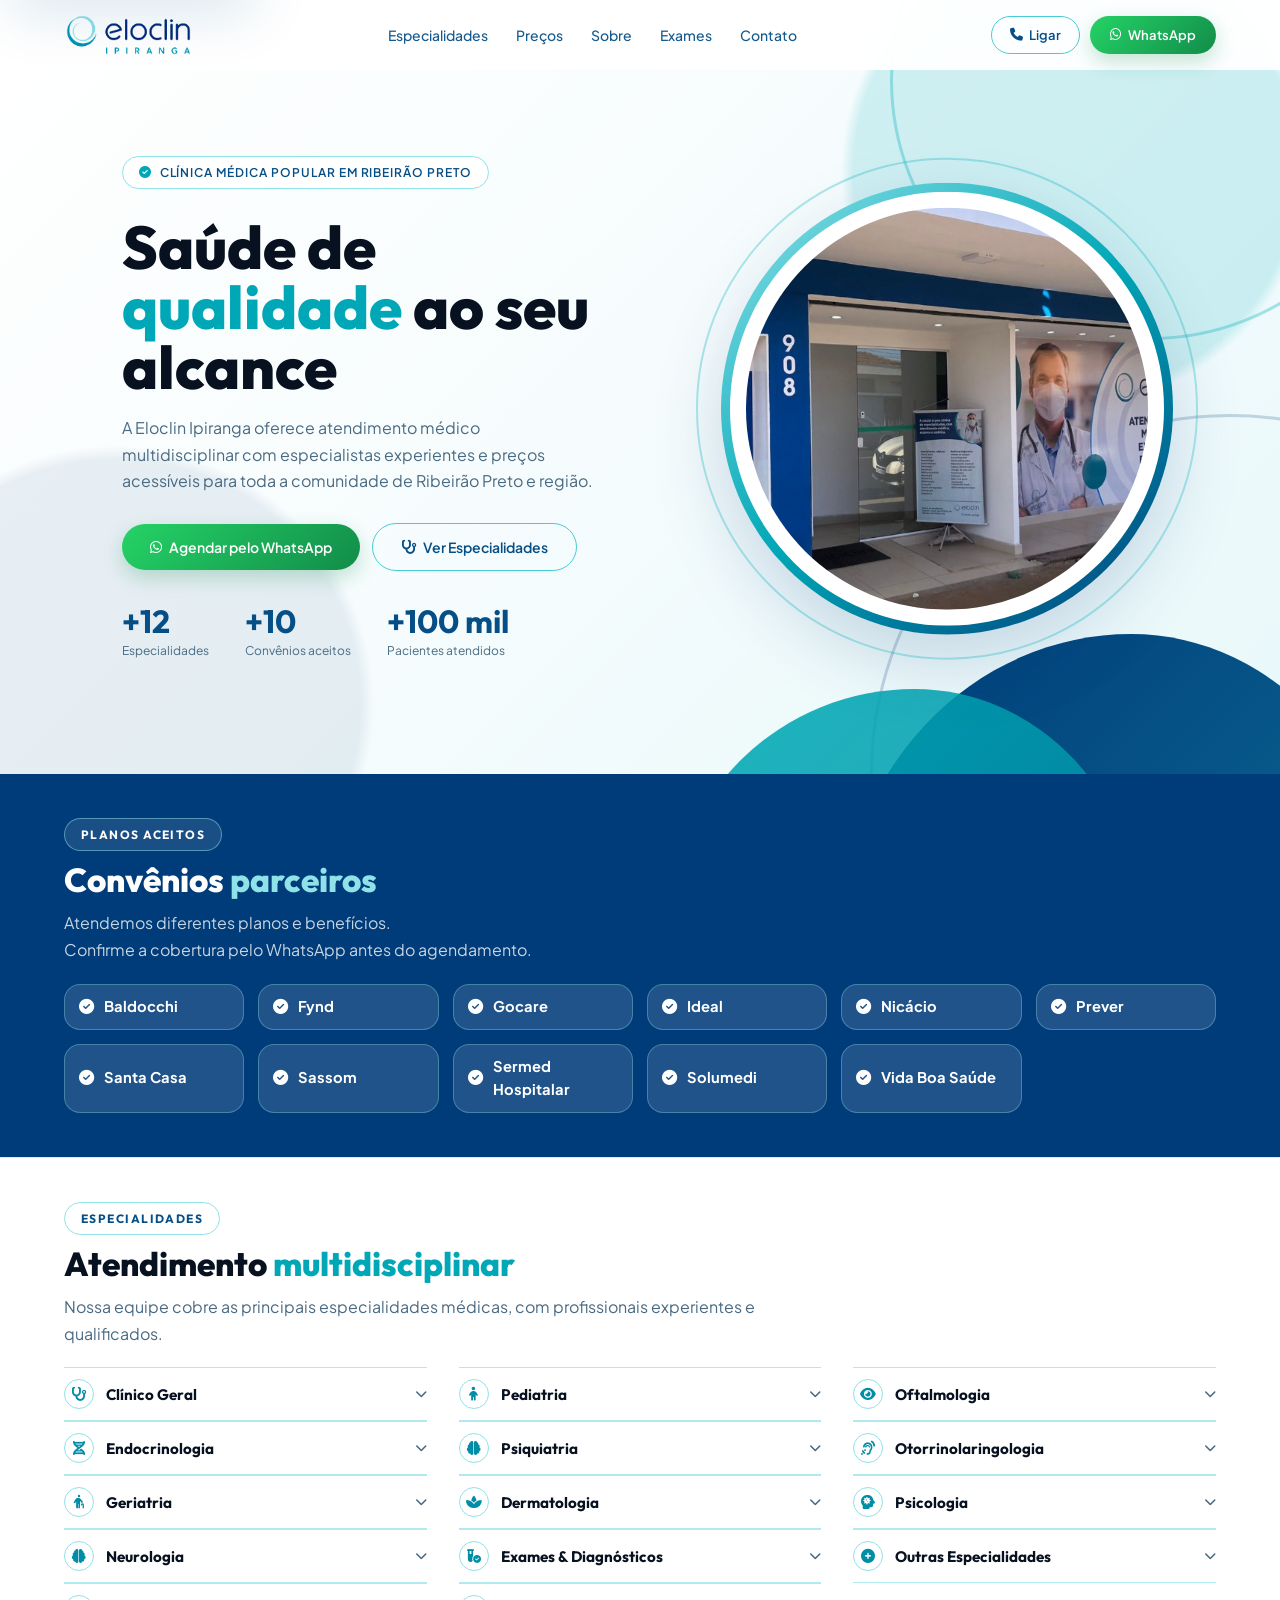
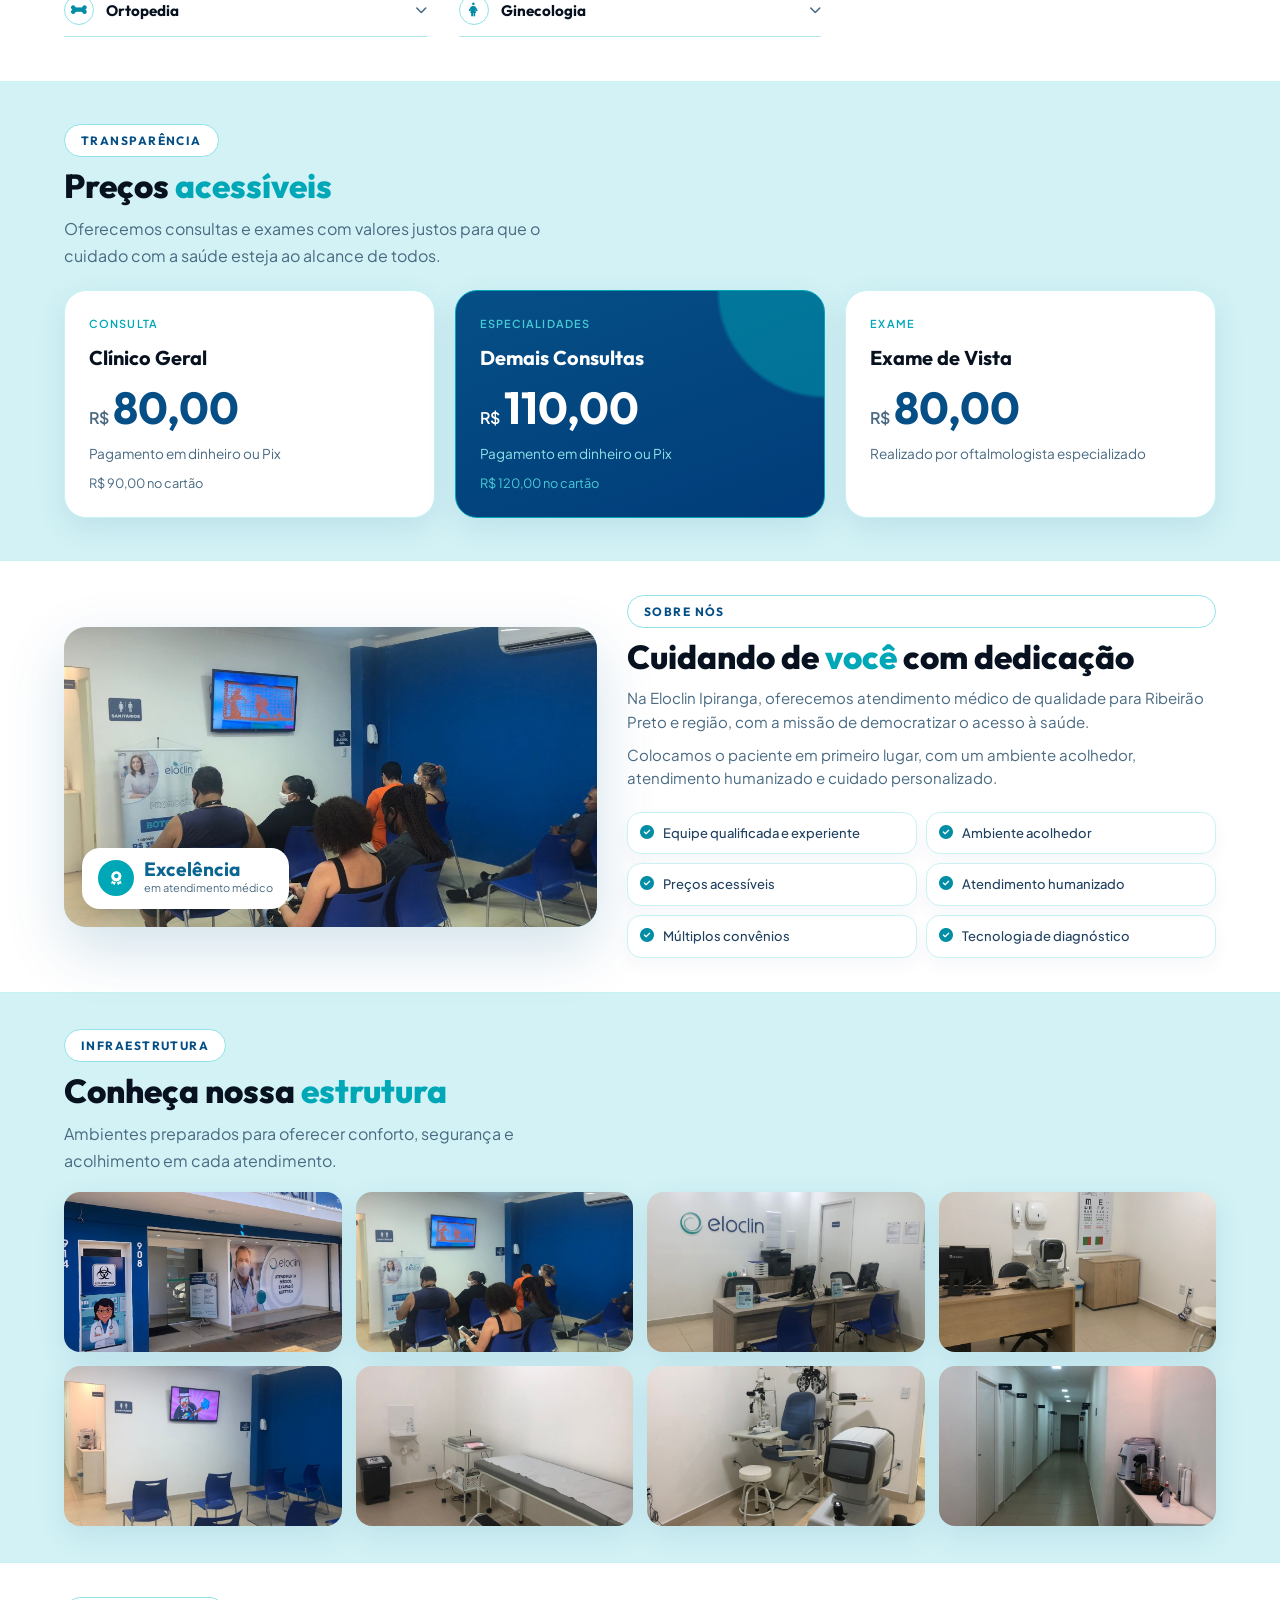
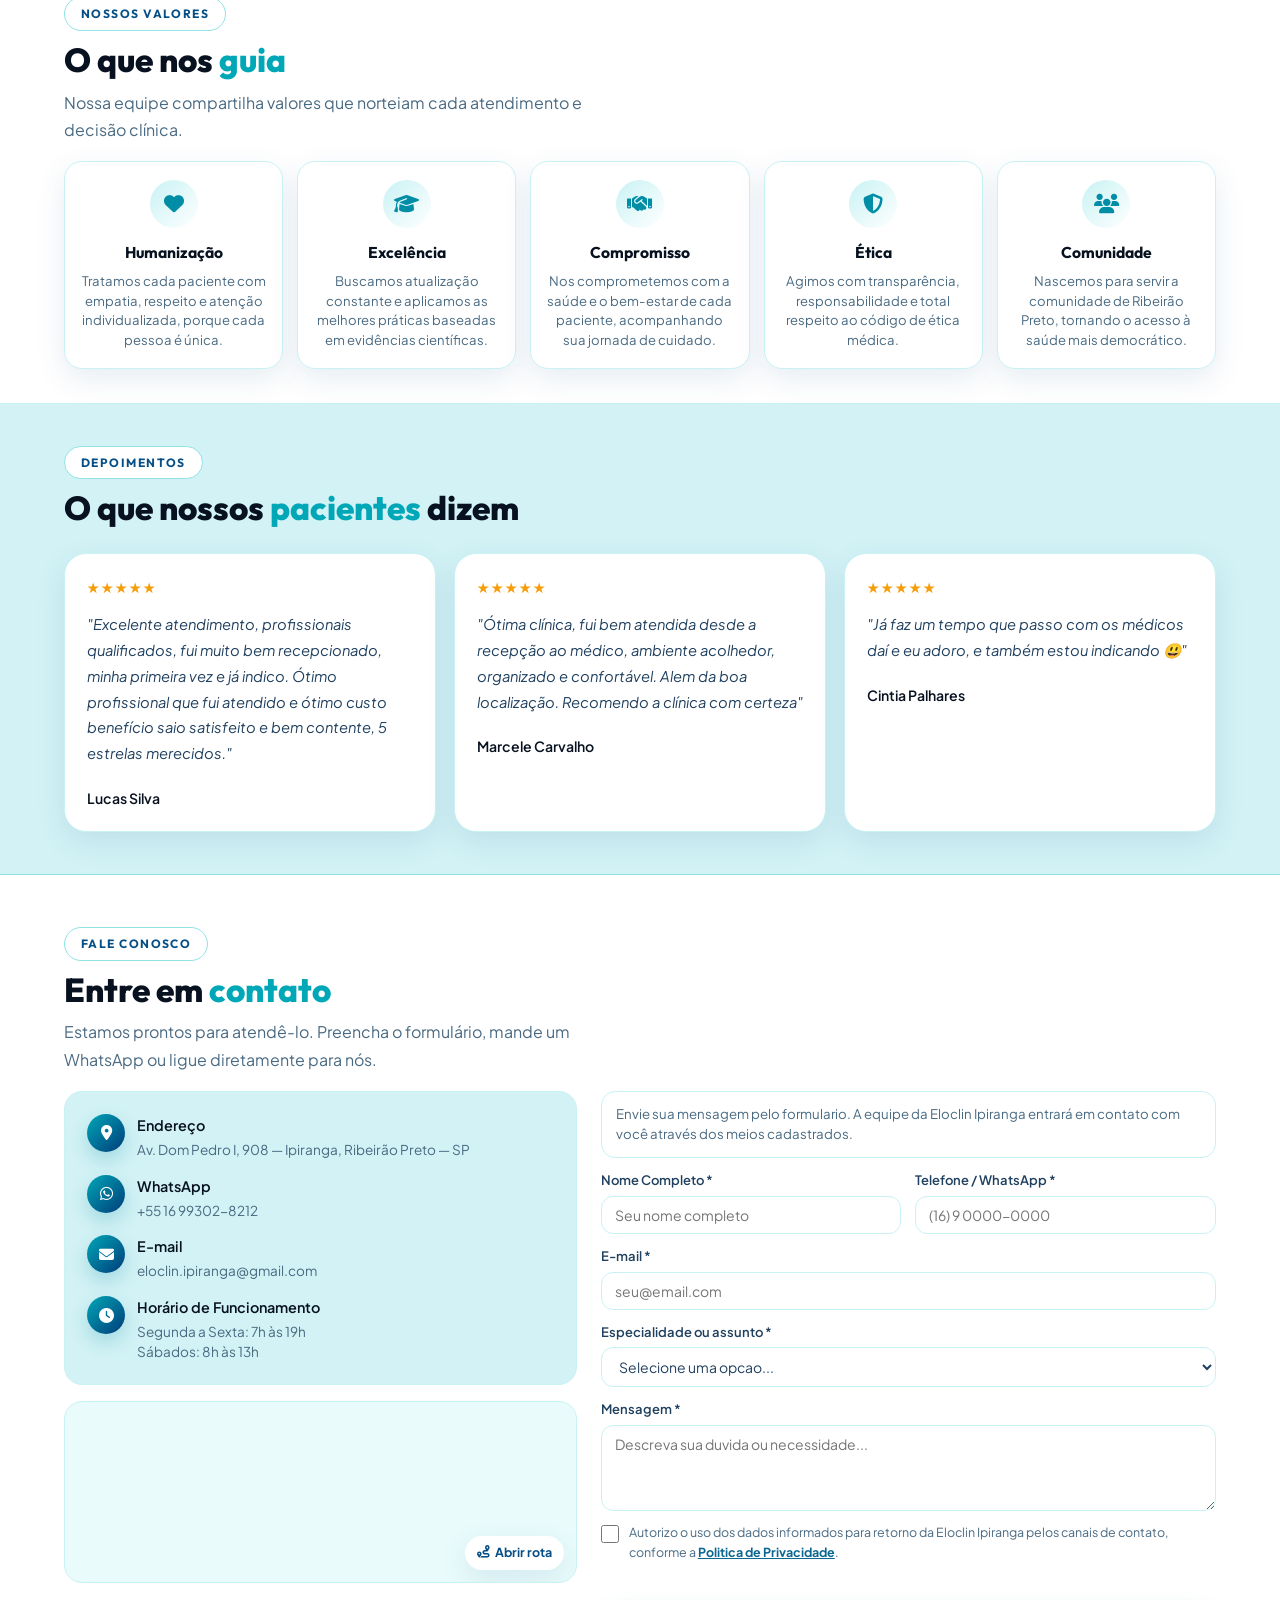
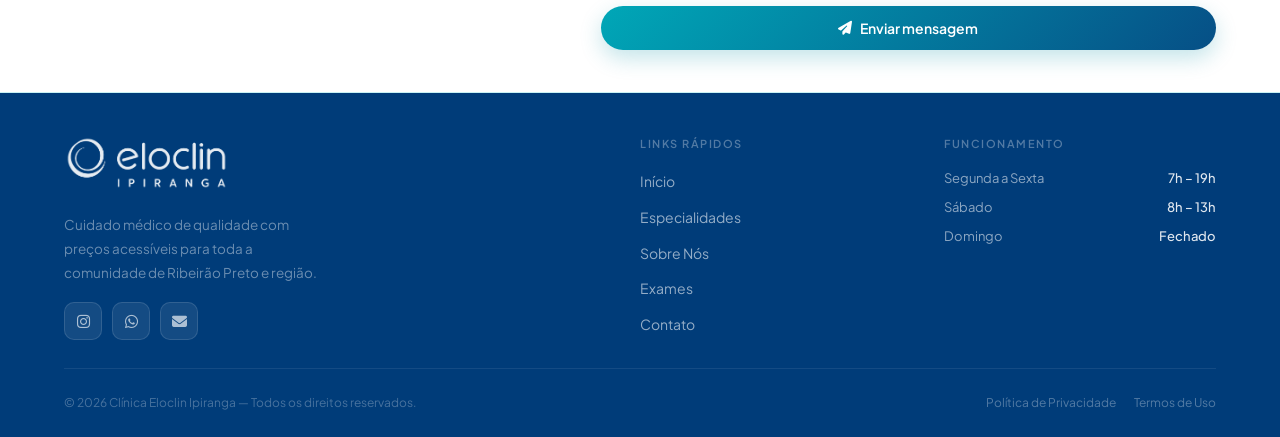
==== index.html @ be612bce "Atualização" ====
<!DOCTYPE html>
<html lang="pt-BR">
<head>
  <meta charset="UTF-8">
  <meta name="viewport" content="width=device-width, initial-scale=1.0">
  <title>Eloclin | Clínica Médica Ipiranga — Ribeirão Preto</title>
  <meta name="description" content="Clínica médica popular em Ribeirão Preto. Consultas acessíveis, +12 especialidades, convênios aceitos e agendamento pelo WhatsApp.">
  <meta property="og:title" content="Eloclin | Clínica Médica Ipiranga — Ribeirão Preto">
  <meta property="og:description" content="Atendimento médico multidisciplinar com preços acessíveis em Ribeirão Preto.">
  <meta property="og:image" content="https://eloclinipiranga.com.br/imagens/foto1.jpeg">
  <meta property="og:url" content="https://eloclinipiranga.com.br/">
  <meta property="og:type" content="website">
  <meta property="og:locale" content="pt_BR">
  <link rel="canonical" href="https://eloclinipiranga.com.br/">
  <link rel="icon" type="image/png" sizes="32x32" href="imagens/favicon-32.png">
  <link rel="icon" type="image/png" sizes="16x16" href="imagens/favicon-16.png">
  <link rel="apple-touch-icon" href="imagens/favicon-180.png">
  <link rel="preconnect" href="https://fonts.googleapis.com">
  <link rel="preconnect" href="https://fonts.gstatic.com" crossorigin>
  <link rel="preload" as="style" href="https://fonts.googleapis.com/css2?family=Outfit:wght@400;600;700;800&family=Plus+Jakarta+Sans:wght@400;500;600&display=swap">
  <link href="https://fonts.googleapis.com/css2?family=Outfit:wght@400;600;700;800&family=Plus+Jakarta+Sans:wght@400;500;600&display=swap" rel="stylesheet" media="print" onload="this.media='all'">
  <noscript><link href="https://fonts.googleapis.com/css2?family=Outfit:wght@400;600;700;800&family=Plus+Jakarta+Sans:wght@400;500;600&display=swap" rel="stylesheet"></noscript>
  <link rel="stylesheet" href="https://cdnjs.cloudflare.com/ajax/libs/font-awesome/6.5.0/css/all.min.css">
  <link rel="stylesheet" href="styles.css">
  <script type="application/ld+json">
    {
      "@context": "https://schema.org",
      "@type": "MedicalClinic",
      "name": "Eloclin Ipiranga",
      "telephone": "+5516993028212",
      "email": "eloclin.ipiranga@gmail.com",
      "url": "https://eloclinipiranga.com.br/",
      "priceRange": "R$80-R$120",
      "hasMap": "https://www.google.com/maps/search/?api=1&query=Eloclin%20Ipiranga%20Av.%20Dom%20Pedro%20I%20908%20Ipiranga%20Ribeir%C3%A3o%20Preto%20SP",
      "areaServed": "Ribeirão Preto, SP",
      "medicalSpecialty": ["GeneralPractice", "Dermatology", "Endocrinology", "Geriatric", "Gynecologic", "Neurologic", "Ophthalmologic", "Orthopedic", "Otolaryngologic", "Pediatric", "Psychiatric"],
      "sameAs": ["https://www.instagram.com/eloclinipiranga/"],
      "address": {
        "@type": "PostalAddress",
        "streetAddress": "Av. Dom Pedro I, 908",
        "addressLocality": "Ribeirão Preto",
        "addressRegion": "SP",
        "addressCountry": "BR"
      },
      "openingHours": ["Mo-Fr 07:00-19:00", "Sa 08:00-13:00"]
    }
  </script>
</head>
<body>
<a class="skip-link" href="#conteudo">Ir para o conteudo principal</a>

<!-- HEADER -->
<header id="main-header">
  <a href="index.html" class="logo" aria-label="Página inicial da Eloclin Ipiranga">
    <img src="imagens/logo-eloclin-nova.png" alt="Logo Eloclin" class="logo-image" width="1465" height="498">
  </a>
  <nav id="main-nav" aria-label="Navegação principal">
    <a href="#servicos">Especialidades</a>
    <a href="#precos">Preços</a>
    <a href="#sobre">Sobre</a>
    <a href="exames.html">Exames</a>
    <a href="#contato">Contato</a>
  </nav>
  <div class="header-actions">
    <a href="tel:+5516993028212" class="btn-outline"><i class="fa-solid fa-phone"></i> Ligar</a>
    <a href="https://wa.me/5516993028212" target="_blank" rel="noopener" class="btn-whatsapp"><i class="fa-brands fa-whatsapp"></i> WhatsApp</a>
  </div>
  <button type="button" class="hamburger" id="menu-toggle" aria-label="Abrir menu" aria-controls="main-nav" aria-expanded="false">
    <span></span><span></span><span></span>
  </button>
</header>

<main id="conteudo">
<!-- HERO -->
<section id="hero">
  <div class="hero-bg"></div>
  <div class="hero-blob"></div>
  <div class="hero-blob-2"></div>
  <div class="hero-content">
    <div class="hero-badge"><i class="fa-solid fa-circle-check"></i> Clínica Médica Popular em Ribeirão Preto</div>
    <h1>Saúde de <em>qualidade</em> ao seu alcance</h1>
    <p>A Eloclin Ipiranga oferece atendimento médico multidisciplinar com especialistas experientes e preços acessíveis para toda a comunidade de Ribeirão Preto e região.</p>
    <div class="hero-actions">
      <a href="https://wa.me/5516993028212" target="_blank" rel="noopener" class="btn-whatsapp"><i class="fa-brands fa-whatsapp"></i> Agendar pelo WhatsApp</a>
      <a href="#servicos" class="btn-outline"><i class="fa-solid fa-stethoscope"></i> Ver Especialidades</a>
    </div>
    <div class="hero-stats">
      <div class="stat"><span class="stat-num">+12</span><span class="stat-label">Especialidades</span></div>
      <div class="stat"><span class="stat-num">+10</span><span class="stat-label">Convênios aceitos</span></div>
      <div class="stat"><span class="stat-num">+100 mil</span><span class="stat-label">Pacientes atendidos</span></div>
    </div>
  </div>
  <div class="hero-visual" aria-hidden="true">
    <div class="hero-photo-ring">
      <img src="imagens/foto1.jpeg" alt="" width="1038" height="537" fetchpriority="high" decoding="async">
    </div>
  </div>
</section>

<!-- CONVÊNIOS -->
<section id="convenios">
  <div class="convenios-intro reveal">
    <div>
      <div class="section-label">Planos aceitos</div>
      <h2 class="section-title">Convênios <em>parceiros</em></h2>
    </div>
    <p class="section-sub section-sub--narrow">Atendemos diferentes planos e benefícios.<br>Confirme a cobertura pelo WhatsApp antes do agendamento.</p>
  </div>
  <div class="convenios-card reveal">
    <span class="convenio-item">Baldocchi</span>
    <span class="convenio-item">Fynd</span>
    <span class="convenio-item">Gocare</span>
    <span class="convenio-item">Ideal</span>
    <span class="convenio-item">Nicácio</span>
    <span class="convenio-item">Prever</span>
    <span class="convenio-item">Santa Casa</span>
    <span class="convenio-item">Sassom</span>
    <span class="convenio-item">Sermed Hospitalar</span>
    <span class="convenio-item">Solumedi</span>
    <span class="convenio-item">Vida Boa Saúde</span>
  </div>
</section>

<!-- SERVIÇOS -->
<section id="servicos">
  <div class="servicos-intro reveal">
    <div>
      <div class="section-label">Especialidades</div>
      <h2 class="section-title">Atendimento <em>multidisciplinar</em></h2>
    </div>
    <p class="section-sub section-sub--narrow">Nossa equipe cobre as principais especialidades médicas, com profissionais experientes e qualificados.</p>
  </div>
  <div class="accordion reveal" id="especialidades-accordion">
    <div class="acc-item">
      <button class="acc-head" type="button" aria-expanded="false">
        <span class="acc-left"><span class="acc-icon"><i class="fa-solid fa-stethoscope" aria-hidden="true"></i></span><span class="acc-name">Clínico Geral</span></span>
        <i class="fa-solid fa-chevron-down acc-chevron" aria-hidden="true"></i>
      </button>
      <div class="acc-body" hidden><p>Consultas de rotina, preventivas e acompanhamento de saúde geral para toda a família.</p></div>
    </div>
    <div class="acc-item">
      <button class="acc-head" type="button" aria-expanded="false">
        <span class="acc-left"><span class="acc-icon"><i class="fa-solid fa-spa" aria-hidden="true"></i></span><span class="acc-name">Dermatologia</span></span>
        <i class="fa-solid fa-chevron-down acc-chevron" aria-hidden="true"></i>
      </button>
      <div class="acc-body" hidden><p>Cuidados com a pele, cabelo e unhas, incluindo diagnóstico e tratamento de doenças cutâneas.</p></div>
    </div>
    <div class="acc-item">
      <button class="acc-head" type="button" aria-expanded="false">
        <span class="acc-left"><span class="acc-icon"><i class="fa-solid fa-dna" aria-hidden="true"></i></span><span class="acc-name">Endocrinologia</span></span>
        <i class="fa-solid fa-chevron-down acc-chevron" aria-hidden="true"></i>
      </button>
      <div class="acc-body" hidden><p>Diagnóstico e tratamento de distúrbios endócrinos e metabólicos com acompanhamento especializado.</p></div>
    </div>
    <div class="acc-item">
      <button class="acc-head" type="button" aria-expanded="false">
        <span class="acc-left"><span class="acc-icon"><i class="fa-solid fa-vial-circle-check" aria-hidden="true"></i></span><span class="acc-name">Exames & Diagnósticos</span></span>
        <i class="fa-solid fa-chevron-down acc-chevron" aria-hidden="true"></i>
      </button>
      <div class="acc-body" hidden><p>Eletrocardiograma, mapeamento cerebral, exames de sangue, tomografia e muito mais. <a href="exames.html" class="acc-link">Ver todos os exames <i class="fa-solid fa-arrow-right" aria-hidden="true"></i></a></p></div>
    </div>
    <div class="acc-item">
      <button class="acc-head" type="button" aria-expanded="false">
        <span class="acc-left"><span class="acc-icon"><i class="fa-solid fa-person-cane" aria-hidden="true"></i></span><span class="acc-name">Geriatria</span></span>
        <i class="fa-solid fa-chevron-down acc-chevron" aria-hidden="true"></i>
      </button>
      <div class="acc-body" hidden><p>Cuidados especializados para idosos, com abordagem integral e humanizada.</p></div>
    </div>
    <div class="acc-item">
      <button class="acc-head" type="button" aria-expanded="false">
        <span class="acc-left"><span class="acc-icon"><i class="fa-solid fa-person-dress" aria-hidden="true"></i></span><span class="acc-name">Ginecologia</span></span>
        <i class="fa-solid fa-chevron-down acc-chevron" aria-hidden="true"></i>
      </button>
      <div class="acc-body" hidden><p>Atendimento especializado na saúde da mulher em todas as fases da vida.</p></div>
    </div>
    <div class="acc-item">
      <button class="acc-head" type="button" aria-expanded="false">
        <span class="acc-left"><span class="acc-icon"><i class="fa-solid fa-brain" aria-hidden="true"></i></span><span class="acc-name">Neurologia</span></span>
        <i class="fa-solid fa-chevron-down acc-chevron" aria-hidden="true"></i>
      </button>
      <div class="acc-body" hidden><p>Avaliação e tratamento de doenças do sistema nervoso central e periférico.</p></div>
    </div>
    <div class="acc-item">
      <button class="acc-head" type="button" aria-expanded="false">
        <span class="acc-left"><span class="acc-icon"><i class="fa-solid fa-eye" aria-hidden="true"></i></span><span class="acc-name">Oftalmologia</span></span>
        <i class="fa-solid fa-chevron-down acc-chevron" aria-hidden="true"></i>
      </button>
      <div class="acc-body" hidden><p>Exames de acuidade visual, prescrição de óculos e tratamento de doenças oculares.</p></div>
    </div>
    <div class="acc-item">
      <button class="acc-head" type="button" aria-expanded="false">
        <span class="acc-left"><span class="acc-icon"><i class="fa-solid fa-bone" aria-hidden="true"></i></span><span class="acc-name">Ortopedia</span></span>
        <i class="fa-solid fa-chevron-down acc-chevron" aria-hidden="true"></i>
      </button>
      <div class="acc-body" hidden><p>Diagnóstico e tratamento de doenças dos ossos, articulações e músculos.</p></div>
    </div>
    <div class="acc-item">
      <button class="acc-head" type="button" aria-expanded="false">
        <span class="acc-left"><span class="acc-icon"><i class="fa-solid fa-ear-listen" aria-hidden="true"></i></span><span class="acc-name">Otorrinolaringologia</span></span>
        <i class="fa-solid fa-chevron-down acc-chevron" aria-hidden="true"></i>
      </button>
      <div class="acc-body" hidden><p>Diagnóstico e tratamento de doenças dos ouvidos, nariz, garganta e vias aéreas.</p></div>
    </div>
    <div class="acc-item">
      <button class="acc-head" type="button" aria-expanded="false">
        <span class="acc-left"><span class="acc-icon"><i class="fa-solid fa-child" aria-hidden="true"></i></span><span class="acc-name">Pediatria</span></span>
        <i class="fa-solid fa-chevron-down acc-chevron" aria-hidden="true"></i>
      </button>
      <div class="acc-body" hidden><p>Atendimento especializado para crianças, desde o nascimento até a adolescência.</p></div>
    </div>
    <div class="acc-item">
      <button class="acc-head" type="button" aria-expanded="false">
        <span class="acc-left"><span class="acc-icon"><i class="fa-solid fa-head-side-virus" aria-hidden="true"></i></span><span class="acc-name">Psicologia</span></span>
        <i class="fa-solid fa-chevron-down acc-chevron" aria-hidden="true"></i>
      </button>
      <div class="acc-body" hidden><p>Avaliação e acompanhamento psicológico para bem-estar mental e emocional.</p></div>
    </div>
    <div class="acc-item">
      <button class="acc-head" type="button" aria-expanded="false">
        <span class="acc-left"><span class="acc-icon"><i class="fa-solid fa-brain" aria-hidden="true"></i></span><span class="acc-name">Psiquiatria</span></span>
        <i class="fa-solid fa-chevron-down acc-chevron" aria-hidden="true"></i>
      </button>
      <div class="acc-body" hidden><p>Diagnóstico e tratamento de transtornos mentais com abordagem humanizada e acolhedora.</p></div>
    </div>
    <div class="acc-item">
      <button class="acc-head" type="button" aria-expanded="false">
        <span class="acc-left"><span class="acc-icon"><i class="fa-solid fa-circle-plus" aria-hidden="true"></i></span><span class="acc-name">Outras Especialidades</span></span>
        <i class="fa-solid fa-chevron-down acc-chevron" aria-hidden="true"></i>
      </button>
      <div class="acc-body" hidden><p>Contate-nos para verificar disponibilidade de outras especialidades em nossa clínica.</p></div>
    </div>
  </div>
</section>

<!-- PREÇOS -->
<section id="precos">
  <div class="reveal">
    <div class="section-label">Transparência</div>
    <h2 class="section-title">Preços <em>acessíveis</em></h2>
    <p class="section-sub">Oferecemos consultas e exames com valores justos para que o cuidado com a saúde esteja ao alcance de todos.</p>
  </div>
  <div class="precos-grid">
    <div class="preco-card reveal">
      <div class="preco-badge">Consulta</div>
      <h3>Clínico Geral</h3>
      <div class="preco-valor">
        <span class="preco-cifra">R$</span>
        <span class="preco-num">80,00</span>
      </div>
      <p class="preco-desc">Pagamento em dinheiro ou Pix</p>
      <p class="preco-alt">R$ 90,00 no cartão</p>
    </div>
    <div class="preco-card destaque reveal">
      <div class="preco-badge">Especialidades</div>
      <h3>Demais Consultas</h3>
      <div class="preco-valor">
        <span class="preco-cifra">R$</span>
        <span class="preco-num">110,00</span>
      </div>
      <p class="preco-desc">Pagamento em dinheiro ou Pix</p>
      <p class="preco-alt">R$ 120,00 no cartão</p>
    </div>
    <div class="preco-card reveal">
      <div class="preco-badge">Exame</div>
      <h3>Exame de Vista</h3>
      <div class="preco-valor">
        <span class="preco-cifra">R$</span>
        <span class="preco-num">80,00</span>
      </div>
      <p class="preco-desc">Realizado por oftalmologista especializado</p>
    </div>
  </div>
</section>

<!-- SOBRE -->
<section id="sobre">
  <div class="sobre-grid">
    <div class="sobre-visual reveal">
      <img src="./imagens/foto2.jpeg" alt="Sala de espera da Eloclin Ipiranga" width="1011" height="536" loading="lazy" decoding="async">
      <div class="sobre-tag">
        <div class="sobre-tag-icon"><i class="fa-solid fa-award"></i></div>
        <div>
          <div class="sobre-tag-num">Excelência</div>
          <div class="sobre-tag-text">em atendimento médico</div>
        </div>
      </div>
    </div>
    <div class="sobre-text reveal">
      <div class="section-label">Sobre Nós</div>
      <h2 class="section-title">Cuidando de <em>você</em> com dedicação</h2>
      <p>Na Eloclin Ipiranga, oferecemos atendimento médico de qualidade para Ribeirão Preto e região, com a missão de democratizar o acesso à saúde.</p>
      <p>Colocamos o paciente em primeiro lugar, com um ambiente acolhedor, atendimento humanizado e cuidado personalizado.</p>
      <div class="sobre-items">
        <div class="sobre-item"><i class="fa-solid fa-check-circle"></i><span>Equipe qualificada e experiente</span></div>
        <div class="sobre-item"><i class="fa-solid fa-check-circle"></i><span>Ambiente acolhedor</span></div>
        <div class="sobre-item"><i class="fa-solid fa-check-circle"></i><span>Preços acessíveis</span></div>
        <div class="sobre-item"><i class="fa-solid fa-check-circle"></i><span>Atendimento humanizado</span></div>
        <div class="sobre-item"><i class="fa-solid fa-check-circle"></i><span>Múltiplos convênios</span></div>
        <div class="sobre-item"><i class="fa-solid fa-check-circle"></i><span>Tecnologia de diagnóstico</span></div>
      </div>
    </div>
  </div>
</section>

<!-- ESTRUTURA -->
<section id="estrutura">
  <div class="reveal">
    <div class="section-label">Infraestrutura</div>
    <h2 class="section-title">Conheça nossa <em>estrutura</em></h2>
    <p class="section-sub">Ambientes preparados para oferecer conforto, segurança e acolhimento em cada atendimento.</p>
  </div>
  <div class="estrutura-carousel">
    <button type="button" class="estrutura-arrow estrutura-arrow-prev" aria-label="Foto anterior"><i class="fa-solid fa-chevron-left" aria-hidden="true"></i></button>
    <div class="estrutura-grid" id="estrutura-gallery" tabindex="0" aria-label="Fotos da estrutura da Eloclin">
    <button type="button" class="estrutura-item reveal" aria-label="Ampliar foto da fachada da clínica Eloclin">
      <img src="./imagens/foto1.jpeg" alt="Fachada da Eloclin Ipiranga na Avenida Dom Pedro I" class="foto-estrutura" width="1038" height="537" loading="lazy" decoding="async">
    </button>
    <button type="button" class="estrutura-item reveal" aria-label="Ampliar foto da sala de espera da clínica Eloclin">
      <img src="./imagens/foto2.jpeg" alt="Sala de espera da Eloclin com pacientes aguardando atendimento" class="foto-estrutura" width="1011" height="536" loading="lazy" decoding="async">
    </button>
    <button type="button" class="estrutura-item reveal" aria-label="Ampliar foto da recepção da clínica Eloclin">
      <img src="./imagens/foto3.jpeg" alt="Recepção da Eloclin com balcões de atendimento e identidade visual da clínica" class="foto-estrutura" width="1035" height="534" loading="lazy" decoding="async">
    </button>
    <button type="button" class="estrutura-item reveal" aria-label="Ampliar foto da sala de exames oftalmológicos da clínica Eloclin">
      <img src="./imagens/foto-04.jpeg" alt="Sala de exames oftalmológicos da Eloclin com equipamento de avaliação visual" class="foto-estrutura" width="1031" height="532" loading="lazy" decoding="async">
    </button>
    <button type="button" class="estrutura-item reveal" aria-label="Ampliar foto da sala de espera da clínica Eloclin">
      <img src="./imagens/foto5.jpeg" alt="Sala de espera da Eloclin com cadeiras, televisão e acesso ao corredor interno" class="foto-estrutura" width="1038" height="536" loading="lazy" decoding="async">
    </button>
    <button type="button" class="estrutura-item reveal" aria-label="Ampliar foto do consultório da clínica Eloclin">
      <img src="./imagens/foto6.jpeg" alt="Consultório da Eloclin com maca para avaliação médica" class="foto-estrutura" width="1034" height="534" loading="lazy" decoding="async">
    </button>
    <button type="button" class="estrutura-item reveal" aria-label="Ampliar foto do consultório oftalmológico da clínica Eloclin">
      <img src="./imagens/foto7.jpeg" alt="Consultório oftalmológico da Eloclin com cadeira e equipamentos de exame de vista" class="foto-estrutura" width="1034" height="537" loading="lazy" decoding="async">
    </button>
    <button type="button" class="estrutura-item reveal" aria-label="Ampliar foto do corredor interno da clínica Eloclin">
      <img src="./imagens/foto8.jpeg" alt="Corredor interno da Eloclin com salas identificadas e área de café" class="foto-estrutura" width="1034" height="535" loading="lazy" decoding="async">
    </button>
    </div>
    <button type="button" class="estrutura-arrow estrutura-arrow-next" aria-label="Próxima foto"><i class="fa-solid fa-chevron-right" aria-hidden="true"></i></button>
  </div>
</section>

<div class="gallery-lightbox" id="gallery-lightbox" role="dialog" aria-modal="true" aria-labelledby="lightbox-caption" aria-hidden="true" hidden>
  <button type="button" class="lightbox-close" aria-label="Fechar imagem ampliada"><i class="fa-solid fa-xmark"></i></button>
  <button type="button" class="lightbox-nav lightbox-prev" aria-label="Foto anterior"><i class="fa-solid fa-chevron-left"></i></button>
  <figure class="lightbox-content">
    <img src="" alt="" id="lightbox-image">
    <figcaption id="lightbox-caption"></figcaption>
  </figure>
  <button type="button" class="lightbox-nav lightbox-next" aria-label="Próxima foto"><i class="fa-solid fa-chevron-right"></i></button>
</div>

<!-- VALORES -->
<section id="valores">
  <div class="reveal">
    <div class="section-label">Nossos Valores</div>
    <h2 class="section-title">O que nos <em>guia</em></h2>
    <p class="section-sub">Nossa equipe compartilha valores que norteiam cada atendimento e decisão clínica.</p>
  </div>
  <div class="valores-grid">
    <div class="valor-card reveal">
      <div class="valor-icon"><i class="fa-solid fa-heart"></i></div>
      <h3>Humanização</h3>
      <p>Tratamos cada paciente com empatia, respeito e atenção individualizada, porque cada pessoa é única.</p>
    </div>
    <div class="valor-card reveal">
      <div class="valor-icon"><i class="fa-solid fa-graduation-cap"></i></div>
      <h3>Excelência</h3>
      <p>Buscamos atualização constante e aplicamos as melhores práticas baseadas em evidências científicas.</p>
    </div>
    <div class="valor-card reveal">
      <div class="valor-icon"><i class="fa-solid fa-handshake"></i></div>
      <h3>Compromisso</h3>
      <p>Nos comprometemos com a saúde e o bem-estar de cada paciente, acompanhando sua jornada de cuidado.</p>
    </div>
    <div class="valor-card reveal">
      <div class="valor-icon"><i class="fa-solid fa-shield-halved"></i></div>
      <h3>Ética</h3>
      <p>Agimos com transparência, responsabilidade e total respeito ao código de ética médica.</p>
    </div>
    <div class="valor-card reveal">
      <div class="valor-icon"><i class="fa-solid fa-users"></i></div>
      <h3>Comunidade</h3>
      <p>Nascemos para servir a comunidade de Ribeirão Preto, tornando o acesso à saúde mais democrático.</p>
    </div>
  </div>
</section>

<!-- DEPOIMENTOS -->
<section id="depoimentos">
  <div class="reveal depo-heading">
    <div class="section-label">Depoimentos</div>
    <h2 class="section-title">O que nossos <em>pacientes</em> dizem</h2>
  </div>
  <div class="depo-carousel">
    <button type="button" class="depo-arrow depo-arrow-prev" aria-label="Depoimento anterior"><i class="fa-solid fa-chevron-left" aria-hidden="true"></i></button>
    <div class="depo-grid" id="depo-gallery" tabindex="0" aria-label="Depoimentos de pacientes">
    <div class="depo-card reveal">
      <div class="depo-stars" role="img" aria-label="Avaliação: 5 de 5 estrelas">★★★★★</div>
      <p class="depo-text">"Excelente atendimento, profissionais qualificados, fui muito bem recepcionado, minha primeira vez e já indico. Ótimo profissional que fui atendido e ótimo custo benefício saio satisfeito e bem contente, 5 estrelas merecidos."</p>
      <div class="depo-author">
        <div>
          <div class="depo-name">Lucas Silva</div>
          <div class="depo-label">Avaliação no Google - 3 anos atrás</div>
        </div>
      </div>
    </div>
    <div class="depo-card reveal">
      <div class="depo-stars" role="img" aria-label="Avaliação: 5 de 5 estrelas">★★★★★</div>
      <p class="depo-text">"Ótima clínica, fui bem atendida desde a recepção ao médico, ambiente acolhedor, organizado e confortável. Alem da boa localização. Recomendo a clínica com certeza"</p>
      <div class="depo-author">
        <div>
          <div class="depo-name">Marcele Carvalho</div>
          <div class="depo-label">Avaliação no Google - 2 anos atrás</div>
        </div>
      </div>
    </div>
    <div class="depo-card reveal">
      <div class="depo-stars" role="img" aria-label="Avaliação: 5 de 5 estrelas">★★★★★</div>
      <p class="depo-text">"Já faz um tempo que passo com os médicos daí e eu adoro, e também estou indicando 😃"</p>
      <div class="depo-author">
        <div>
          <div class="depo-name">Cintia Palhares</div>
          <div class="depo-label">Avaliação no Google - 2 anos atrás</div>
        </div>
      </div>
    </div>
    </div>
    <button type="button" class="depo-arrow depo-arrow-next" aria-label="Próximo depoimento"><i class="fa-solid fa-chevron-right" aria-hidden="true"></i></button>
  </div>
</section>

<!-- CONTATO -->
<section id="contato">
  <div class="contato-intro reveal">
    <div class="section-label">Fale Conosco</div>
    <h2 class="section-title">Entre em <em>contato</em></h2>
    <p class="section-sub">Estamos prontos para atendê-lo. Preencha o formulário, mande um WhatsApp ou ligue diretamente para nós.</p>
  </div>
  <div class="contato-grid">
    <div>
      <div class="contato-info reveal">
        <div class="contato-item">
          <div class="contato-icon"><i class="fa-solid fa-location-dot"></i></div>
          <div>
            <div class="contato-item-title">Endereço</div>
            <div class="contato-item-text">Av. Dom Pedro I, 908 — Ipiranga, Ribeirão Preto — SP</div>
          </div>
        </div>
        <div class="contato-item">
          <div class="contato-icon"><i class="fa-brands fa-whatsapp"></i></div>
          <div>
            <div class="contato-item-title">WhatsApp</div>
            <div class="contato-item-text">+55 16 99302-8212</div>
          </div>
        </div>
        <div class="contato-item">
          <div class="contato-icon"><i class="fa-solid fa-envelope"></i></div>
          <div>
            <div class="contato-item-title">E-mail</div>
            <div class="contato-item-text">eloclin.ipiranga@gmail.com</div>
          </div>
        </div>
        <div class="contato-item">
          <div class="contato-icon"><i class="fa-solid fa-clock"></i></div>
          <div>
            <div class="contato-item-title">Horário de Funcionamento</div>
            <div class="contato-item-text">Segunda a Sexta: 7h às 19h<br>Sábados: 8h às 13h</div>
          </div>
        </div>
      </div>
      <div class="map-wrap reveal">
        <iframe
          src="https://maps.google.com/maps?hl=pt-BR&amp;q=Av.%20Dom%20Pedro%20I%2C%20908%20-%20Ipiranga%2C%20Ribeir%C3%A3o%20Preto%20-%20SP&amp;z=16&amp;output=embed"
          allowfullscreen="" loading="lazy" referrerpolicy="no-referrer-when-downgrade"
          title="Localização Eloclin Ipiranga - Ribeirão Preto"></iframe>
        <a class="map-route-link" href="https://www.google.com/maps/search/?api=1&amp;query=Eloclin%20Ipiranga%20Av.%20Dom%20Pedro%20I%20908%20Ipiranga%20Ribeir%C3%A3o%20Preto%20SP" target="_blank" rel="noopener">
          <i class="fa-solid fa-route" aria-hidden="true"></i> Abrir rota
        </a>
      </div>
    </div>
    <div class="reveal">
      <form class="contact-form" id="contact-form" action="http://127.0.0.1:5000/api/contato" method="POST" novalidate>
        <p class="form-note">Envie sua mensagem pelo formulario. A equipe da Eloclin Ipiranga entrará em contato com você através dos meios cadastrados.</p>
        <input type="hidden" name="_subject" value="Novo contato pelo site Eloclin Ipiranga">
        <input type="text" name="_gotcha" class="form-honeypot" tabindex="-1" autocomplete="off" aria-hidden="true">
        <div class="form-row">
          <div class="form-group">
            <label for="nome">Nome Completo *</label>
            <input type="text" id="nome" name="nome" placeholder="Seu nome completo" autocomplete="name" required>
          </div>
          <div class="form-group">
            <label for="telefone">Telefone / WhatsApp *</label>
            <input type="tel" id="telefone" name="telefone" placeholder="(16) 9 0000-0000" autocomplete="tel" inputmode="tel" required>
          </div>
        </div>
        <div class="form-group">
          <label for="email">E-mail *</label>
          <input type="email" id="email" name="email" placeholder="seu@email.com" autocomplete="email" inputmode="email" required>
        </div>
        <div class="form-group">
          <label for="especialidade">Especialidade ou assunto *</label>
          <select id="especialidade" name="especialidade" required>
            <option value="">Selecione uma opcao...</option>
            <option>Clinico Geral</option>
            <option>Dermatologia</option>
            <option>Endocrinologia</option>
            <option>Exames & Diagnosticos</option>
            <option>Geriatria</option>
            <option>Ginecologia</option>
            <option>Neurologia</option>
            <option>Oftalmologia</option>
            <option>Ortopedia</option>
            <option>Otorrinolaringologia</option>
            <option>Pediatria</option>
            <option>Psicologia</option>
            <option>Psiquiatria</option>
            <option>Outras Especialidades</option>
          </select>
        </div>
        <div class="form-group">
          <label for="mensagem">Mensagem *</label>
          <textarea id="mensagem" name="mensagem" placeholder="Descreva sua duvida ou necessidade..." required></textarea>
        </div>
        <label class="form-consent" for="consentimento">
          <input type="checkbox" id="consentimento" name="consentimento" value="Autorizado" required>
          <span>Autorizo o uso dos dados informados para retorno da Eloclin Ipiranga pelos canais de contato, conforme a <a href="politica-de-privacidade.html">Politica de Privacidade</a>.</span>
        </label>
        <p class="form-feedback" data-form-feedback aria-live="polite"></p>
        <button type="submit" class="btn-form"><i class="fa-solid fa-paper-plane" aria-hidden="true"></i> Enviar mensagem</button>
      </form>
    </div>
  </div>
</section>

</main>

<!-- FOOTER -->
<footer>
  <div class="footer-grid">
    <div class="footer-brand">
      <a href="index.html" class="logo">
        <img src="imagens/logo-eloclin-nova.png" alt="Logo Eloclin" class="logo-image" width="1465" height="498">
      </a>
      <p class="footer-desc">Cuidado médico de qualidade com preços acessíveis para toda a comunidade de Ribeirão Preto e região.</p>
      <div class="footer-socials">
        <a href="https://www.instagram.com/eloclinipiranga/" target="_blank" rel="noopener" title="Instagram" aria-label="Instagram da Eloclin Ipiranga"><i class="fa-brands fa-instagram" aria-hidden="true"></i></a>
        <a href="https://wa.me/5516993028212" target="_blank" rel="noopener" title="WhatsApp" aria-label="Chamar a Eloclin Ipiranga no WhatsApp"><i class="fa-brands fa-whatsapp" aria-hidden="true"></i></a>
        <a href="mailto:eloclin.ipiranga@gmail.com" title="E-mail" aria-label="Enviar e-mail para a Eloclin Ipiranga"><i class="fa-solid fa-envelope" aria-hidden="true"></i></a>
      </div>
    </div>
    <div>
      <div class="footer-col-title">Links Rápidos</div>
      <ul class="footer-links">
        <li><a href="index.html">Início</a></li>
        <li><a href="#servicos">Especialidades</a></li>
        <li><a href="#sobre">Sobre Nós</a></li>
        <li><a href="exames.html">Exames</a></li>
        <li><a href="#contato">Contato</a></li>
      </ul>
    </div>
    <div>
      <div class="footer-col-title">Funcionamento</div>
      <ul class="footer-hours">
        <li><span class="day">Segunda a Sexta</span><span class="time">7h – 19h</span></li>
        <li><span class="day">Sábado</span><span class="time">8h – 13h</span></li>
        <li><span class="day">Domingo</span><span class="time">Fechado</span></li>
      </ul>
    </div>
  </div>
  <div class="footer-bottom">
    <div class="footer-copy">© 2026 Clínica Eloclin Ipiranga — Todos os direitos reservados.</div>
    <div class="footer-bottom-links">
      <a href="politica-de-privacidade.html">Política de Privacidade</a>
      <a href="termos-de-uso.html">Termos de Uso</a>
    </div>
  </div>
</footer>

<script defer src="assets/js/menu.js"></script>
<script defer src="assets/js/reveal.js"></script>
<script defer src="assets/js/accordion.js"></script>
<script defer src="assets/js/structure-carousel.js"></script>
<script defer src="assets/js/testimonials-carousel.js"></script>
<script defer src="assets/js/lightbox.js"></script>
<script defer src="script.js"></script>
<script defer src="assets/js/main.js"></script>
</body>
</html>
---- styles.css ----
/* ═══════════════════════════════════════════════════════════════════════════ */
/* ELOCLIN IPIRANGA - GLOBAL STYLES                                             */
/* ═══════════════════════════════════════════════════════════════════════════ */

/* ─── COLOR & TYPOGRAPHY VARIABLES ─── */
:root {
  --blue-50:  #e9fbfb;
  --blue-100: #c9f2f4;
  --blue-200: #8fe2e8;
  --blue-300: #48cbd6;
  --blue-400: #16b6c5;
  --blue-500: #00a7b7;
  --blue-600: #008da5;
  --blue-700: #0b6691;
  --blue-800: #064f86;
  --blue-900: #003c79;
  --sky:      #13b9c6;
  --ice:      #d2f2f5;
  --dark:     #07111f;
  --mid:      #155a8d;
  --text:     #20405f;
  --muted:    #496a82;
  --white:    #ffffff;
  --aqua:     #00aeb8;
  --navy:     #003c79;
  --shadow-blue: 0 22px 58px rgba(0, 96, 146, 0.18);
  --shadow-soft: 0 10px 30px rgba(6, 79, 134, 0.10);
  --font-display: 'Outfit', -apple-system, BlinkMacSystemFont, sans-serif;
  --font-body: 'Plus Jakarta Sans', -apple-system, BlinkMacSystemFont, sans-serif;
}

/* ─── RESET ─── */
*, *::before, *::after {
  box-sizing: border-box;
  margin: 0;
  padding: 0;
}

html { scroll-behavior: smooth; }

body {
  font-family: var(--font-body);
  color: var(--text);
  background: #fbfdfe;
  overflow-x: hidden;
  line-height: 1.6;
}

a:focus-visible,
button:focus-visible,
input:focus-visible,
select:focus-visible,
textarea:focus-visible {
  outline: 3px solid var(--blue-400);
  outline-offset: 3px;
}

.skip-link {
  position: fixed;
  top: 10px;
  left: 10px;
  z-index: 5000;
  transform: translateY(-150%);
  background: var(--blue-900);
  color: white;
  padding: 10px 14px;
  border-radius: 10px;
  font-weight: 800;
  text-decoration: none;
  box-shadow: var(--shadow-blue);
}

.skip-link:focus {
  transform: translateY(0);
}

@media (prefers-reduced-motion: reduce) {
  *,
  *::before,
  *::after {
    scroll-behavior: auto !important;
    transition-duration: 0.01ms !important;
    animation-duration: 0.01ms !important;
    animation-iteration-count: 1 !important;
  }
}

/* ═══════════════════════════════════════════════════════════════════════════ */
/* HEADER & NAVIGATION                                                         */
/* ═══════════════════════════════════════════════════════════════════════════ */

header {
  position: fixed;
  top: 0;
  left: 0;
  right: 0;
  z-index: 1000;
  background: rgba(255, 255, 255, 0.94);
  backdrop-filter: blur(18px);
  border-bottom: 0;
  padding: 0 5%;
  height: 70px;
  display: flex;
  align-items: center;
  justify-content: space-between;
  transition: box-shadow 0.3s, border-color 0.3s;
}

header.scrolled {
  border-bottom: 1px solid rgba(0, 174, 184, 0.10);
  box-shadow: 0 8px 28px rgba(0, 60, 121, 0.10);
}

.logo {
  display: flex;
  align-items: center;
  gap: 12px;
  text-decoration: none;
}

.logo-image {
  height: 44px;
  width: auto;
  object-fit: contain;
}

.logo-name {
  font-family: var(--font-display);
  font-size: 20px;
  color: var(--blue-600);
  font-weight: 800;
  display: block;
  line-height: 1;
}

.logo-tagline {
  font-size: 10px;
  color: var(--muted);
  letter-spacing: 0.14em;
  text-transform: uppercase;
  margin-top: 2px;
}

nav {
  display: flex;
  align-items: center;
  gap: 2px;
}

nav a {
  text-decoration: none;
  color: var(--mid);
  font-size: 14px;
  font-weight: 500;
  padding: 8px 13px;
  border-radius: 999px;
  transition: all 0.2s;
}

nav a:hover,
nav a.active {
  background: var(--blue-50);
  color: var(--blue-800);
}

.header-actions {
  display: flex;
  gap: 10px;
  align-items: center;
}

.hamburger {
  display: none;
  width: 42px;
  height: 42px;
  border: 1px solid var(--blue-100);
  border-radius: 12px;
  background: white;
  cursor: pointer;
  align-items: center;
  justify-content: center;
  flex-direction: column;
  gap: 5px;
}

.hamburger span {
  display: block;
  width: 20px;
  height: 2px;
  background: var(--mid);
  border-radius: 2px;
  transition: transform 0.2s, opacity 0.2s;
}

.hamburger.open span:nth-child(1) { transform: translateY(7px) rotate(45deg); }
.hamburger.open span:nth-child(2) { opacity: 0; }
.hamburger.open span:nth-child(3) { transform: translateY(-7px) rotate(-45deg); }

/* ═══════════════════════════════════════════════════════════════════════════ */
/* BUTTONS                                                                      */
/* ═══════════════════════════════════════════════════════════════════════════ */

.btn-outline {
  border: 1.5px solid var(--blue-300);
  color: var(--blue-800);
  background: transparent;
  padding: 8px 18px;
  border-radius: 50px;
  font-size: 13px;
  font-weight: 600;
  cursor: pointer;
  text-decoration: none;
  transition: all 0.2s;
  display: inline-flex;
  align-items: center;
  gap: 6px;
}

.btn-outline:hover { background: var(--blue-50); border-color: var(--blue-600); }

.btn-primary {
  background: linear-gradient(135deg, var(--blue-500), var(--blue-900));
  color: white;
  padding: 9px 22px;
  border-radius: 50px;
  font-size: 13px;
  font-weight: 600;
  cursor: pointer;
  text-decoration: none;
  transition: all 0.25s;
  display: inline-flex;
  align-items: center;
  gap: 7px;
  box-shadow: 0 8px 20px rgba(0, 141, 165, 0.24);
  border: none;
}

.btn-primary:hover { transform: translateY(-1px); box-shadow: 0 10px 26px rgba(0, 141, 165, 0.32); }

.btn-whatsapp {
  background: linear-gradient(135deg, #25d366, #128c4a);
  color: white;
  padding: 9px 20px;
  border-radius: 50px;
  font-size: 13px;
  font-weight: 600;
  cursor: pointer;
  text-decoration: none;
  transition: all 0.25s;
  display: inline-flex;
  align-items: center;
  gap: 7px;
  box-shadow: 0 8px 20px rgba(18, 140, 74, 0.24);
  border: none;
}

.btn-whatsapp:hover { transform: translateY(-1px); }

.btn-white {
  background: var(--blue-700);
  color: white;
  padding: 12px 28px;
  border-radius: 50px;
  font-size: 14px;
  font-weight: 600;
  text-decoration: none;
  display: inline-flex;
  align-items: center;
  gap: 8px;
  white-space: nowrap;
  box-shadow: 0 8px 22px rgba(0, 96, 146, 0.22);
  transition: all 0.25s;
}

.btn-white:hover { transform: translateY(-2px); background: var(--blue-900); box-shadow: 0 10px 30px rgba(0, 96, 146, 0.30); }

.btn-wht-outline {
  border: 1.5px solid rgba(255, 255, 255, 0.35);
  color: white;
  padding: 12px 26px;
  border-radius: 50px;
  font-size: 14px;
  font-weight: 500;
  text-decoration: none;
  display: inline-flex;
  align-items: center;
  gap: 8px;
  transition: all 0.2s;
}

.btn-wht-outline:hover { background: rgba(255, 255, 255, 0.10); }

.btn-form {
  background: linear-gradient(135deg, var(--blue-500), var(--blue-800));
  color: white;
  border: none;
  padding: 13px 28px;
  border-radius: 50px;
  font-family: var(--font-body);
  font-size: 14px;
  font-weight: 600;
  cursor: pointer;
  display: flex;
  align-items: center;
  gap: 8px;
  justify-content: center;
  transition: all 0.25s;
  box-shadow: 0 8px 22px rgba(0, 141, 165, 0.24);
}

.btn-form:hover { transform: translateY(-1px); box-shadow: 0 10px 26px rgba(0, 141, 165, 0.34); }

.btn-form:disabled {
  cursor: wait;
  opacity: 0.72;
  transform: none;
}

/* ═══════════════════════════════════════════════════════════════════════════ */
/* HERO SECTION                                                                 */
/* ═══════════════════════════════════════════════════════════════════════════ */

#hero {
  min-height: 86vh;
  display: flex;
  align-items: center;
  position: relative;
  overflow: hidden;
  padding-top: 70px;
}

.hero-bg {
  position: absolute;
  inset: 0;
  background:
    radial-gradient(circle at 84% 22%, rgba(0, 174, 184, 0.16) 0 18%, transparent 19%),
    radial-gradient(circle at 9% 91%, rgba(0, 60, 121, 0.08) 0 18%, transparent 19%),
    linear-gradient(135deg, #ffffff 0%, #f6fcfd 48%, #e8f8fa 100%);
}

.hero-bg::before,
.hero-bg::after {
  content: '';
  position: absolute;
  pointer-events: none;
  border: 3px solid rgba(0, 174, 184, 0.32);
  border-radius: 50%;
}

.hero-bg::before {
  width: 520px;
  height: 520px;
  right: -130px;
  top: -180px;
}

.hero-bg::after {
  width: 720px;
  height: 720px;
  right: -310px;
  bottom: -360px;
  border-color: rgba(0, 60, 121, 0.20);
}

.hero-blob {
  position: absolute;
  right: -120px;
  bottom: -170px;
  width: 560px;
  height: 310px;
  border-radius: 52% 48% 0 0 / 100% 100% 0 0;
  background: linear-gradient(135deg, var(--blue-900), var(--blue-700));
  opacity: 1;
}

.hero-blob-2 {
  position: absolute;
  right: 140px;
  bottom: -155px;
  width: 470px;
  height: 240px;
  border-radius: 52% 48% 0 0 / 100% 100% 0 0;
  background: linear-gradient(135deg, rgba(0, 174, 184, 0.90), rgba(0, 141, 165, 0.80));
}

@keyframes morphBlob {
  0%,100% { border-radius: 30% 70% 60% 40% / 40% 30% 70% 60%; }
  33%  { border-radius: 60% 40% 30% 70% / 60% 30% 70% 40%; }
  66%  { border-radius: 40% 60% 70% 30% / 50% 60% 40% 50%; }
}

.hero-content {
  position: relative;
  z-index: 3;
  padding: 0 5%;
  max-width: 590px;
}

.hero-badge {
  display: inline-flex;
  align-items: center;
  gap: 8px;
  background: #ffffff;
  border: 1px solid var(--blue-200);
  color: var(--blue-800);
  font-size: 12px;
  font-weight: 600;
  letter-spacing: 0.08em;
  text-transform: uppercase;
  padding: 6px 16px;
  border-radius: 999px;
  margin-top: 16px;
  margin-bottom: 28px;
  animation: fadeUp 0.6s ease both;
}

.hero-badge i { color: var(--blue-500); }

.hero-content h1 {
  font-family: var(--font-display);
  font-size: clamp(2.55rem, 4.7vw, 4.1rem);
  line-height: 1;
  color: var(--dark);
  font-weight: 800;
  animation: fadeUp 0.7s 0.1s ease both;
}

.hero-content h1 em { color: var(--blue-500); font-style: normal; font-weight: 800; }

.hero-content p {
  font-size: 1rem;
  color: var(--muted);
  line-height: 1.65;
  margin: 18px 0 28px;
  max-width: 480px;
  animation: fadeUp 0.7s 0.2s ease both;
}

.hero-actions {
  display: flex;
  flex-wrap: wrap;
  align-items: center;
  gap: 12px;
  animation: fadeUp 0.7s 0.3s ease both;
}

.hero-actions a {
  flex: 0 0 auto;
  font-size: 14px;
  padding: 12px 28px;
}

.hero-stats {
  display: flex;
  gap: 36px;
  margin-top: 34px;
  animation: fadeUp 0.7s 0.45s ease both;
}

.stat { display: flex; flex-direction: column; }

.stat-num {
  font-family: var(--font-display);
  font-size: 2rem;
  font-weight: 700;
  color: var(--blue-800);
  line-height: 1;
}

.stat-label { font-size: 12px; color: var(--muted); margin-top: 4px; }

.hero-visual {
  position: absolute;
  z-index: 2;
  right: 5%;
  top: 50%;
  width: min(42vw, 540px);
  aspect-ratio: 1;
  transform: translateY(-46%);
}

.hero-photo-ring {
  position: absolute;
  inset: 8%;
  border-radius: 50%;
  padding: 16px;
  background:
    linear-gradient(#ffffff, #ffffff) padding-box,
    linear-gradient(140deg, var(--blue-200), var(--blue-500), var(--blue-900)) border-box;
  border: 9px solid transparent;
  box-shadow: 0 28px 70px rgba(0, 60, 121, 0.18);
}

.hero-photo-ring::before {
  content: '';
  position: absolute;
  inset: -34px;
  border: 2px solid rgba(0, 174, 184, 0.30);
  border-radius: 50%;
}

.hero-photo-ring img {
  display: block;
  width: 100%;
  height: 100%;
  object-fit: cover;
  object-position: center;
  border-radius: 50%;
}

.hero-plus {
  position: absolute;
  top: 14%;
  left: 4%;
  z-index: 2;
  font-family: var(--font-display);
  font-size: clamp(2.3rem, 5vw, 4.4rem);
  color: var(--blue-700);
  font-weight: 800;
  line-height: 1;
}

.hero-image-wrap {
  position: absolute;
  right: 0;
  top: 70px;
  bottom: 0;
  width: 46%;
  overflow: hidden;
  z-index: 1;
  background: transparent;
}

.hero-image-wrap img {
  display: block;
  width: 100%;
  height: 100%;
  object-fit: cover;
  object-position: center;
}

.hero-image-wrap::before {
  content: '';
  position: absolute;
  inset: 0;
  z-index: 1;
  background: linear-gradient(to right, rgba(240, 247, 255, 0.88) 0%, rgba(240, 247, 255, 0) 38%);
}

.hero-image-wrap::after {
  content: '';
  position: absolute;
  inset: 0;
  z-index: 1;
  background: linear-gradient(to bottom, transparent 60%, rgba(255, 255, 255, 0.72) 100%);
}

@keyframes fadeUp {
  from { opacity: 0; transform: translateY(28px); }
  to   { opacity: 1; transform: translateY(0); }
}

/* ─── PAGE HERO (INTERNAL PAGES) ─── */
.page-hero {
  background: var(--blue-900);
  padding: 74px 5% 54px;
  position: relative;
  overflow: hidden;
}

.page-hero::before {
  content: none;
}

.page-hero-content {
  position: relative;
  z-index: 1;
  max-width: 640px;
}

.breadcrumb {
  display: flex;
  align-items: center;
  gap: 8px;
  margin-bottom: 16px;
}

.breadcrumb a {
  color: rgba(255, 255, 255, 0.60);
  font-size: 13px;
  text-decoration: none;
}

.breadcrumb a:hover { color: white; }

.breadcrumb span { color: rgba(255, 255, 255, 0.35); font-size: 12px; }

.breadcrumb .current {
  color: rgba(255, 255, 255, 0.90);
  font-size: 13px;
  font-weight: 500;
}

.page-hero h1 {
  font-family: var(--font-display);
  font-size: clamp(1.85rem, 3.5vw, 2.65rem);
  font-weight: 800;
  color: white;
  line-height: 1.15;
  margin-bottom: 16px;
}

.page-hero h1 em { color: var(--blue-200); font-style: normal; font-weight: 800; }

.page-hero p {
  font-size: 1rem;
  color: rgba(255, 255, 255, 0.72);
  line-height: 1.75;
  max-width: 500px;
}

/* ═══════════════════════════════════════════════════════════════════════════ */
/* SECTIONS & GENERAL STYLES                                                   */
/* ═══════════════════════════════════════════════════════════════════════════ */

section { padding: 44px 5%; }

.section-label {
  display: inline-flex;
  align-items: center;
  font-size: 12px;
  font-weight: 700;
  letter-spacing: 0.12em;
  text-transform: uppercase;
  color: var(--blue-800);
  background: white;
  border: 1px solid var(--blue-200);
  padding: 6px 16px;
  border-radius: 50px;
  margin-bottom: 10px;
  font-family: var(--font-display);
}

.section-title {
  font-family: var(--font-display);
  font-size: clamp(1.55rem, 2.6vw, 2.2rem);
  font-weight: 800;
  color: var(--dark);
  line-height: 1.2;
  margin-bottom: 8px;
}

.section-title em { color: var(--blue-500); font-style: normal; font-weight: 800; }

.section-sub {
  font-size: 1rem;
  color: var(--muted);
  line-height: 1.7;
  max-width: 540px;
}

.section-sub--narrow { max-width: 460px; }

.section-heading-center {
  text-align: center;
  margin-bottom: 0;
}

.reveal {
  opacity: 0;
  transform: translateY(30px);
  transition: all 0.7s ease;
}

.reveal.visible {
  opacity: 1;
  transform: translateY(0);
}

/* ─── CONVÊNIOS ─── */
#convenios {
  padding: 44px 5%;
  background: var(--blue-900);
}

.convenios-intro {
  display: block;
  margin-bottom: 20px;
}

.convenios-intro .section-sub {
  margin-top: 8px;
  max-width: 720px;
}

.convenios-card {
  display: grid;
  grid-template-columns: repeat(auto-fit, minmax(170px, 1fr));
  gap: 14px;
  padding: 0;
  background: transparent;
  border: 0;
  border-radius: 0;
  box-shadow: none;
}

#convenios .section-label {
  color: white;
  background: rgba(255, 255, 255, 0.10);
  border-color: rgba(143, 226, 232, 0.50);
}

#convenios .section-title,
#convenios .section-sub {
  color: white;
}

#convenios .section-title em {
  color: var(--blue-200);
}

#convenios .section-sub {
  opacity: 0.78;
}

.convenio-item {
  min-height: 46px;
  display: inline-flex;
  align-items: center;
  gap: 10px;
  padding: 10px 14px;
  border-radius: 16px;
  border: 1px solid rgba(143, 226, 232, 0.34);
  background: rgba(255, 255, 255, 0.12);
  color: white;
  font-weight: 700;
  font-size: 0.92rem;
}

.convenio-item::before {
  content: '\f058';
  font-family: 'Font Awesome 6 Free';
  font-weight: 900;
  font-size: 0.95rem;
  line-height: 1;
  color: white;
  flex: 0 0 auto;
}

/* ═══════════════════════════════════════════════════════════════════════════ */
/* CARDS & SERVICES                                                            */
/* ═══════════════════════════════════════════════════════════════════════════ */

/* ─── SERVICES ─── */
#servicos {
  background: #ffffff;
  border-top: 1px solid var(--blue-100);
  border-bottom: 1px solid var(--blue-100);
}

.servicos-intro {
  display: block;
  margin-bottom: 20px;
}

.servicos-intro .section-sub {
  margin-top: 8px;
  max-width: 760px;
}

.accordion {
  column-count: 3;
  column-gap: 32px;
  max-width: 1180px;
  background: transparent;
  border: 0;
  border-radius: 0;
  padding: 0;
  box-shadow: none;
}

.acc-item {
  display: inline-block;
  width: 100%;
  break-inside: avoid;
  border-top: 1px solid rgba(143, 226, 232, 0.70);
  border-bottom: 1px solid rgba(143, 226, 232, 0.70);
}

.acc-head {
  width: 100%;
  display: flex;
  align-items: center;
  justify-content: space-between;
  gap: 12px;
  padding: 11px 0;
  background: transparent;
  border: 0;
  cursor: pointer;
  text-align: left;
}

.acc-head:focus-visible {
  outline: 2px solid var(--blue-600);
  outline-offset: 2px;
  border-radius: 6px;
}

.acc-left {
  display: flex;
  align-items: center;
  gap: 12px;
  min-width: 0;
}

.acc-icon {
  width: 30px;
  height: 30px;
  border-radius: 50%;
  flex: 0 0 auto;
  display: inline-flex;
  align-items: center;
  justify-content: center;
  font-size: 14px;
  background: #ffffff;
  color: var(--blue-600);
  border: 1px solid var(--blue-200);
  transition: background 0.2s, color 0.2s;
}

.acc-name {
  font-family: var(--font-display);
  font-size: 0.95rem;
  font-weight: 700;
  color: var(--dark);
  overflow-wrap: anywhere;
}

.acc-chevron {
  color: var(--muted);
  flex: 0 0 auto;
  font-size: 0.75rem;
  transition: transform 0.25s ease, color 0.2s;
}

.acc-body {
  padding: 0 0 12px 42px;
}

.acc-body p {
  font-size: 0.84rem;
  color: var(--muted);
  line-height: 1.65;
}

.acc-link {
  display: inline-flex;
  align-items: center;
  gap: 6px;
  margin-left: 6px;
  color: var(--blue-600);
  font-weight: 700;
  text-decoration: none;
  white-space: nowrap;
}

.acc-link:hover {
  gap: 10px;
}

.acc-open .acc-icon,
.acc-head:hover .acc-icon {
  background: var(--blue-500);
  color: white;
  border-color: var(--blue-500);
}

.acc-open .acc-chevron {
  color: var(--blue-600);
  transform: rotate(180deg);
}

@media (max-width: 580px) {
  .accordion { column-count: 1; }
  .acc-head { padding: 13px 0; }
  .acc-left { gap: 12px; }
  .acc-icon {
    width: 34px;
    height: 34px;
    border-radius: 50%;
    font-size: 15px;
  }
  .acc-name { font-size: 1rem; }
  .acc-body { padding: 0 0 12px 46px; }
  .acc-link {
    margin-left: 0;
    margin-top: 8px;
  }
}

@media (min-width: 581px) and (max-width: 900px) {
  .accordion { column-count: 2; }
}

/* ─── PRICES ─── */
#precos {
  padding: 42px 5%;
  background: var(--ice);
  border-bottom: 1px solid var(--blue-100);
}

.precos-grid {
  display: grid;
  grid-template-columns: repeat(auto-fill, minmax(280px, 1fr));
  gap: 20px;
  margin-top: 20px;
}

.preco-card {
  background: white;
  border-radius: 22px;
  padding: 24px;
  border: 1.5px solid var(--blue-100);
  position: relative;
  overflow: hidden;
  box-shadow: var(--shadow-soft);
  transition: all 0.3s;
}

.preco-card.destaque {
  border-color: var(--blue-500);
  background:
    radial-gradient(circle at 100% 0%, rgba(0, 174, 184, 0.45) 0 24%, transparent 25%),
    linear-gradient(160deg, var(--blue-800), var(--blue-900));
  color: white;
}

.preco-card:hover { transform: translateY(-4px); box-shadow: var(--shadow-blue); }

.preco-badge {
  font-size: 11px;
  font-weight: 600;
  letter-spacing: 0.10em;
  text-transform: uppercase;
  color: var(--blue-500);
  margin-bottom: 10px;
}

.preco-card.destaque .preco-badge { color: var(--blue-300); }

.preco-card h3 {
  font-family: var(--font-display);
  font-size: 1.25rem;
  font-weight: 700;
  color: var(--dark);
  margin-bottom: 6px;
}

.preco-card.destaque h3 { color: white; }

.preco-valor {
  display: flex;
  align-items: baseline;
  gap: 4px;
  margin: 12px 0;
}

.preco-cifra { font-size: 1rem; color: var(--muted); font-weight: 600; }

.preco-num {
  font-family: var(--font-display);
  font-size: 2.8rem;
  font-weight: 700;
  color: var(--blue-800);
  line-height: 1;
}

.preco-card.destaque .preco-num,
.preco-card.destaque .preco-cifra { color: white; }

.preco-desc { font-size: 0.85rem; color: var(--muted); }

.preco-card.destaque .preco-desc { color: var(--blue-200); }

.preco-alt { font-size: 0.8rem; color: var(--muted); margin-top: 8px; }

.preco-card.destaque .preco-alt { color: var(--blue-300); }

/* ─── ABOUT SECTION ─── */
#sobre {
  background: #ffffff;
  padding-top: 34px;
  padding-bottom: 34px;
  border-bottom: 1px solid var(--blue-100);
}

.sobre-grid {
  display: grid;
  grid-template-columns: minmax(0, 0.95fr) minmax(0, 1.05fr);
  gap: 30px;
  align-items: center;
}

.sobre-visual {
  position: relative;
  border-radius: 22px;
  overflow: hidden;
  height: 300px;
  background: linear-gradient(135deg, var(--blue-100), var(--blue-300));
  box-shadow: var(--shadow-blue);
}

.sobre-visual img {
  width: 100%;
  height: 100%;
  object-fit: cover;
}

.sobre-tag {
  position: absolute;
  bottom: 18px;
  left: 18px;
  background: white;
  border-radius: 18px;
  padding: 12px 16px;
  box-shadow: 0 8px 26px rgba(30, 58, 95, 0.16);
  display: flex;
  align-items: center;
  gap: 10px;
}

.sobre-tag-icon {
  width: 36px;
  height: 36px;
  background: var(--blue-500);
  border-radius: 50%;
  display: flex;
  align-items: center;
  justify-content: center;
  color: white;
  font-size: 14px;
}

.sobre-tag-text { font-size: 11px; color: var(--muted); }

.sobre-tag-num {
  font-family: var(--font-display);
  font-size: 1.2rem;
  font-weight: 700;
  color: var(--blue-700);
  line-height: 1;
}

.sobre-text { display: flex; flex-direction: column; gap: 0; }

.sobre-text p {
  font-size: 0.94rem;
  color: var(--muted);
  line-height: 1.55;
  margin-bottom: 10px;
}

.sobre-items {
  display: grid;
  grid-template-columns: 1fr 1fr;
  gap: 9px;
  margin-top: 12px;
}

.sobre-item {
  display: flex;
  align-items: flex-start;
  gap: 9px;
  background: white;
  border-radius: 14px;
  padding: 10px 12px;
  border: 1px solid var(--blue-100);
  box-shadow: 0 8px 18px rgba(0, 60, 121, 0.04);
}

.sobre-item i {
  color: var(--blue-600);
  font-size: 14px;
  margin-top: 2px;
}

.sobre-item span {
  font-size: 13px;
  font-weight: 500;
  color: var(--text);
}

/* ─── STRUCTURE GALLERY ─── */
#estrutura {
  background: var(--ice);
  padding-top: 36px;
  padding-bottom: 36px;
  border-bottom: 1px solid var(--blue-100);
}

.estrutura-grid {
  display: grid;
  grid-template-columns: repeat(auto-fill, minmax(220px, 1fr));
  gap: 14px;
  margin-top: 18px;
}

.estrutura-carousel {
  position: relative;
}

.estrutura-arrow {
  display: none;
}

.estrutura-item {
  display: block;
  width: 100%;
  padding: 0;
  border: 0;
  background: transparent;
  cursor: zoom-in;
  border-radius: 20px;
}

.estrutura-item:focus-visible {
  outline: 3px solid var(--blue-400);
  outline-offset: 4px;
}

.foto-estrutura {
  width: 100%;
  height: 160px;
  object-fit: cover;
  border-radius: 16px;
  display: block;
  box-shadow: var(--shadow-soft);
  transition: transform 0.3s, filter 0.3s, box-shadow 0.3s;
}

.estrutura-item:hover .foto-estrutura {
  transform: translateY(-4px);
  filter: brightness(1.05) contrast(1.1);
  box-shadow: var(--shadow-blue);
}

.gallery-lightbox {
  position: fixed;
  inset: 0;
  z-index: 3000;
  display: flex;
  align-items: center;
  justify-content: center;
  padding: 80px 7%;
  background: rgba(15, 23, 42, 0.88);
  opacity: 0;
  pointer-events: none;
  transition: opacity 0.25s ease;
}

.gallery-lightbox[hidden] {
  display: none;
}

.gallery-lightbox.active {
  opacity: 1;
  pointer-events: auto;
}

.lightbox-open {
  overflow: hidden;
}

.lightbox-content {
  width: min(100%, 980px);
  margin: 0;
  text-align: center;
}

.lightbox-content img {
  width: auto;
  max-width: 100%;
  height: auto;
  max-height: 75vh;
  object-fit: contain;
  border-radius: 20px;
  display: block;
  margin: 0 auto;
  box-shadow: 0 30px 80px rgba(0, 0, 0, 0.35);
}

.lightbox-content figcaption {
  color: rgba(255, 255, 255, 0.78);
  font-size: 0.9rem;
  padding: 14px 12px 0;
}

.lightbox-close,
.lightbox-nav {
  border: 1px solid rgba(255, 255, 255, 0.24);
  background: rgba(255, 255, 255, 0.12);
  color: white;
  cursor: pointer;
  display: flex;
  align-items: center;
  justify-content: center;
  transition: background 0.2s, transform 0.2s;
}

.lightbox-close:hover,
.lightbox-nav:hover {
  background: rgba(255, 255, 255, 0.22);
  transform: translateY(-1px);
}

.lightbox-close {
  position: absolute;
  top: 24px;
  right: 24px;
  width: 44px;
  height: 44px;
  border-radius: 50%;
  font-size: 18px;
}

.lightbox-nav {
  position: absolute;
  top: 50%;
  width: 50px;
  height: 50px;
  border-radius: 50%;
  font-size: 18px;
}

.lightbox-prev { left: 24px; }
.lightbox-next { right: 24px; }

/* ─── TEAM (EQUIPE) ─── */
#equipe.team { padding: 64px 5%; }

.equipe-header {
  display: flex;
  justify-content: space-between;
  align-items: flex-end;
  flex-wrap: wrap;
  gap: 20px;
  margin-bottom: 52px;
}

.equipe-intro { margin-bottom: 34px; }

.care-grid {
  display: grid;
  grid-template-columns: repeat(3, minmax(0, 1fr));
  gap: 16px;
  margin-top: 22px;
}

.care-card,
.care-note {
  background: #ffffff;
  border: 1px solid var(--blue-100);
  box-shadow: var(--shadow-soft);
}

.care-card {
  border-radius: 18px;
  padding: 20px;
}

.care-icon {
  width: 42px;
  height: 42px;
  border-radius: 14px;
  display: inline-flex;
  align-items: center;
  justify-content: center;
  margin-bottom: 14px;
  color: white;
  background: var(--blue-700);
}

.care-card h3 {
  font-family: var(--font-display);
  color: var(--dark);
  font-size: 1rem;
  margin-bottom: 8px;
}

.care-card p,
.care-note {
  color: var(--muted);
  font-size: 0.86rem;
  line-height: 1.65;
}

.care-note {
  border-radius: 16px;
  margin-top: 16px;
  padding: 14px 16px;
}

.care-note strong {
  color: var(--dark);
}

.equipe-grid {
  display: grid;
  grid-template-columns: repeat(auto-fill, minmax(250px, 1fr));
  gap: 28px;
}

figure.medico {
  background: white;
  border-radius: 22px;
  overflow: hidden;
  border: 1px solid var(--blue-100);
  box-shadow: var(--shadow-soft);
  transition: all 0.3s;
}

figure.medico:hover { transform: translateY(-6px); box-shadow: var(--shadow-blue); border-color: var(--blue-200); }

.medico-foto {
  height: 220px;
  overflow: hidden;
  background: linear-gradient(160deg, var(--blue-100) 0%, var(--blue-200) 100%);
  display: flex;
  align-items: center;
  justify-content: center;
  position: relative;
}

.medico-foto i { font-size: 80px; color: var(--blue-300); }

.medico-foto .medico-esp-chip {
  position: absolute;
  top: 16px;
  right: 16px;
  background: white;
  color: var(--blue-700);
  font-size: 11px;
  font-weight: 600;
  padding: 5px 12px;
  border-radius: 20px;
  border: 1px solid var(--blue-200);
}

figcaption {
  padding: 22px 24px;
}

figcaption h3 {
  font-family: var(--font-display);
  font-size: 1.1rem;
  font-weight: 700;
  color: var(--dark);
  margin-bottom: 3px;
}

.medico-crm {
  font-size: 12px;
  color: var(--muted);
  margin-bottom: 10px;
}

.medico-bio {
  font-size: 0.83rem;
  color: var(--muted);
  line-height: 1.65;
  margin-bottom: 14px;
}

.crm { font-size: 12px; color: var(--muted); margin: 2px 0 8px; }

.esp-badge {
  display: inline-block;
  font-size: 11px;
  font-weight: 600;
  background: var(--blue-50);
  color: var(--blue-700);
  border: 1px solid var(--blue-200);
  padding: 4px 12px;
  border-radius: 20px;
}

/* ─── TESTIMONIALS ─── */
#depoimentos {
  background: var(--ice);
  padding: 42px 5%;
  border-bottom: 1px solid var(--blue-200);
}

.depo-heading {
  text-align: left;
}

.depo-grid {
  display: grid;
  grid-template-columns: repeat(auto-fill, minmax(300px, 1fr));
  gap: 18px;
  margin-top: 24px;
}

.depo-carousel {
  position: relative;
}

.depo-arrow {
  display: none;
}

.depo-card {
  background: white;
  border-radius: 22px;
  padding: 22px;
  border: 1px solid var(--blue-100);
  box-shadow: var(--shadow-soft);
  transition: all 0.3s;
}

.depo-card:hover { box-shadow: var(--shadow-blue); border-color: var(--blue-200); }

.depo-stars {
  color: #f59e0b;
  font-size: 14px;
  margin-bottom: 14px;
  letter-spacing: 2px;
}

.depo-text {
  font-size: 0.92rem;
  color: var(--text);
  line-height: 1.75;
  font-style: italic;
  margin-bottom: 20px;
}

.depo-author { display: flex; align-items: center; gap: 12px; }

.depo-avatar {
  width: 42px;
  height: 42px;
  border-radius: 50%;
  background: linear-gradient(135deg, var(--blue-500), var(--blue-900));
  display: flex;
  align-items: center;
  justify-content: center;
  color: white;
  font-weight: 700;
  font-family: var(--font-display);
  font-size: 1rem;
}

.depo-name {
  font-weight: 600;
  font-size: 0.88rem;
  color: var(--dark);
}

.depo-label {
  display: none;
}

/* ─── EXAMS (EXAMES) ─── */
#exames {
  background: #ffffff;
}

.exames-intro { margin-bottom: 24px; }

.exames-categories {
  display: flex;
  flex-direction: column;
  gap: 28px;
}

.exame-cat-title {
  display: flex;
  align-items: center;
  gap: 14px;
  margin-bottom: 18px;
}

.exame-cat-icon {
  width: 48px;
  height: 48px;
  border-radius: 50%;
  background: linear-gradient(135deg, var(--blue-500), var(--blue-900));
  display: flex;
  align-items: center;
  justify-content: center;
  color: white;
  font-size: 18px;
  box-shadow: 0 8px 20px rgba(0, 141, 165, 0.24);
}

.exame-cat-title h3 {
  font-family: var(--font-display);
  font-size: 1.4rem;
  font-weight: 700;
  color: var(--dark);
}

.exames-list {
  display: grid;
  grid-template-columns: repeat(auto-fill, minmax(240px, 1fr));
  gap: 18px;
}

.exame-item {
  background: white;
  border-radius: 18px;
  padding: 16px 18px;
  border: 1px solid var(--blue-100);
  display: flex;
  align-items: flex-start;
  gap: 14px;
  transition: all 0.25s;
  box-shadow: var(--shadow-soft);
}

.exame-item:hover {
  border-color: var(--blue-300);
  box-shadow: 0 12px 26px rgba(0, 96, 146, 0.14);
  transform: translateY(-2px);
}

.exame-item-icon {
  width: 38px;
  height: 38px;
  border-radius: 10px;
  background: var(--blue-50);
  display: flex;
  align-items: center;
  justify-content: center;
  font-size: 16px;
  color: var(--blue-600);
  flex-shrink: 0;
}

.exame-item h4 {
  font-size: 0.92rem;
  font-weight: 600;
  color: var(--dark);
  margin-bottom: 4px;
}

.exame-item p {
  font-size: 0.80rem;
  color: var(--muted);
  line-height: 1.55;
}

/* ─── HOW IT WORKS ─── */
#como-funciona {
  padding: 42px 5%;
  background: var(--ice);
  border-bottom: 1px solid var(--blue-100);
}

.steps-grid {
  display: grid;
  grid-template-columns: repeat(auto-fill, minmax(220px, 1fr));
  gap: 14px;
  margin-top: 24px;
}

.step-card {
  background: white;
  border-radius: 22px;
  padding: 20px;
  border: 1px solid var(--blue-100);
  position: relative;
  box-shadow: var(--shadow-soft);
  transition: all 0.3s;
}

.step-card:hover { transform: translateY(-4px); box-shadow: var(--shadow-blue); }

.step-num {
  font-family: var(--font-display);
  font-size: 2.4rem;
  font-weight: 700;
  color: var(--blue-100);
  line-height: 1;
  margin-bottom: 16px;
}

.step-card h3 {
  font-family: var(--font-display);
  font-size: 1.05rem;
  font-weight: 600;
  color: var(--dark);
  margin-bottom: 8px;
}

.step-card p {
  font-size: 0.875rem;
  color: var(--muted);
  line-height: 1.65;
}

/* ─── VALUES ─── */
#valores {
  padding: 34px 5%;
  background: #ffffff;
  border-bottom: 1px solid var(--blue-100);
}

.valores-grid {
  display: grid;
  grid-template-columns: repeat(auto-fill, minmax(190px, 1fr));
  gap: 14px;
  margin-top: 18px;
}

.valor-card {
  background: white;
  border-radius: 18px;
  padding: 18px 16px;
  border: 1px solid var(--blue-100);
  box-shadow: var(--shadow-soft);
  transition: all 0.3s;
  text-align: center;
}

.valor-card:hover { transform: translateY(-4px); box-shadow: var(--shadow-blue); border-color: var(--blue-200); }

.valor-icon {
  width: 48px;
  height: 48px;
  border-radius: 50%;
  margin: 0 auto 12px;
  display: flex;
  align-items: center;
  justify-content: center;
  font-size: 20px;
  background: linear-gradient(135deg, var(--blue-100), #ffffff);
  color: var(--blue-600);
}

.valor-card h3 {
  font-family: var(--font-display);
  font-size: 0.98rem;
  font-weight: 700;
  color: var(--dark);
  margin-bottom: 6px;
}

.valor-card p {
  font-size: 0.82rem;
  color: var(--muted);
  line-height: 1.5;
}

/* ═══════════════════════════════════════════════════════════════════════════ */
/* CTA & OTHER SECTIONS                                                         */
/* ═══════════════════════════════════════════════════════════════════════════ */

/* ─── JOIN SECTION ─── */
.join-section {
  background: var(--ice);
  padding: 42px 5%;
  display: grid;
  grid-template-columns: 1fr auto;
  align-items: center;
  gap: 40px;
  position: relative;
  overflow: hidden;
  border-top: 1px solid var(--blue-100);
  border-bottom: 1px solid var(--blue-100);
}

.join-section::before {
  content: '';
  position: absolute;
  inset: 0;
  background: transparent;
}

.join-section > * {
  position: relative;
  z-index: 1;
}

.join-section h2 {
  font-family: var(--font-display);
  font-size: clamp(1.6rem, 3vw, 2.2rem);
  color: var(--dark);
  margin-bottom: 10px;
  font-weight: 800;
}

.join-section h2 em { color: var(--blue-500); font-style: normal; font-weight: 800; }

.join-section p {
  color: var(--mid);
  font-size: 0.95rem;
  line-height: 1.7;
  max-width: 440px;
}

/* ─── CTA SECTION ─── */
.cta-section {
  background: var(--blue-900);
  padding: 42px 5%;
  text-align: center;
  position: relative;
  overflow: hidden;
}

.cta-section::before {
  content: none;
}

.cta-section > * {
  position: relative;
  z-index: 1;
}

.cta-section h2 {
  font-family: var(--font-display);
  font-size: clamp(1.8rem, 3.5vw, 2.6rem);
  color: white;
  margin-bottom: 16px;
}

.cta-section h2 em { color: var(--blue-200); font-style: normal; }

.cta-section p {
  color: rgba(255, 255, 255, 0.65);
  font-size: 1rem;
  line-height: 1.7;
  max-width: 500px;
  margin: 0 auto 24px;
}

.cta-actions {
  display: flex;
  justify-content: center;
  gap: 14px;
  flex-wrap: wrap;
}

/* ─── CONTACT SECTION ─── */
#contato {
  padding: 42px 5%;
  background: #ffffff;
  border-bottom: 1px solid var(--blue-100);
  border-top: 10px solid #ffffff;
}

.contato-intro { margin-bottom: 18px; }

.contato-grid {
  display: grid;
  grid-template-columns: 1fr 1.2fr;
  gap: 24px;
  align-items: start;
}

.contato-info {
  background: var(--ice);
  border-radius: 18px;
  padding: 22px;
  border: 1px solid var(--blue-100);
}

.contato-item {
  display: flex;
  align-items: flex-start;
  gap: 12px;
  margin-bottom: 15px;
}

.contato-item:last-child { margin-bottom: 0; }

.contato-icon {
  width: 38px;
  height: 38px;
  border-radius: 50%;
  flex-shrink: 0;
  background: linear-gradient(135deg, var(--blue-500), var(--blue-900));
  display: flex;
  align-items: center;
  justify-content: center;
  color: white;
  font-size: 15px;
  box-shadow: 0 8px 18px rgba(0, 141, 165, 0.24);
}

.contato-item-title {
  font-weight: 600;
  font-size: 0.9rem;
  color: var(--dark);
  margin-bottom: 3px;
}

.contato-item-text {
  font-size: 0.85rem;
  color: var(--muted);
  line-height: 1.45;
}

.map-wrap {
  margin-top: 16px;
  border-radius: 18px;
  overflow: hidden;
  position: relative;
  min-height: 180px;
  border: 1px solid var(--blue-100);
  background: var(--blue-50);
}

.map-wrap iframe {
  display: block;
  width: 100%;
  height: 180px;
  border: 0;
}

.map-route-link {
  position: absolute;
  right: 12px;
  bottom: 12px;
  display: inline-flex;
  align-items: center;
  gap: 6px;
  padding: 7px 12px;
  border-radius: 999px;
  background: white;
  color: var(--blue-800);
  box-shadow: var(--shadow-soft);
  font-size: 0.78rem;
  font-weight: 700;
  text-decoration: none;
}

@media (max-width: 580px) {
  .map-wrap,
  .map-wrap iframe {
    min-height: 220px;
    height: 220px;
  }
}

/* ─── FORM ─── */
.contact-form {
  display: flex;
  flex-direction: column;
  gap: 12px;
}

.form-note {
  padding: 12px 14px;
  border-radius: 14px;
  background: #ffffff;
  border: 1px solid var(--blue-100);
  color: var(--muted);
  font-size: 0.83rem;
  line-height: 1.55;
}

.form-honeypot {
  position: absolute;
  left: -9999px;
  width: 1px;
  height: 1px;
  opacity: 0;
}

.form-row {
  display: grid;
  grid-template-columns: 1fr 1fr;
  gap: 14px;
}

.form-group {
  display: flex;
  flex-direction: column;
  gap: 5px;
}

.form-group label {
  font-size: 13px;
  font-weight: 600;
  color: var(--text);
}

.form-group input,
.form-group select,
.form-group textarea {
  border: 1.5px solid var(--blue-100);
  border-radius: 12px;
  padding: 9px 13px;
  font-family: var(--font-body);
  font-size: 14px;
  color: var(--text);
  outline: none;
  background: white;
  transition: border 0.2s, box-shadow 0.2s;
}

.form-group input:focus,
.form-group select:focus,
.form-group textarea:focus {
  border-color: var(--blue-400);
  box-shadow: 0 0 0 4px rgba(0, 174, 184, 0.12);
}

.form-group textarea {
  min-height: 86px;
  resize: vertical;
}

.form-consent {
  display: grid;
  grid-template-columns: auto 1fr;
  gap: 10px;
  align-items: flex-start;
  color: var(--muted);
  font-size: 0.78rem;
  line-height: 1.55;
}

.form-consent input {
  width: 18px;
  height: 18px;
  margin-top: 2px;
  accent-color: var(--blue-600);
}

.form-consent a {
  color: var(--blue-700);
  font-weight: 700;
}

.form-feedback {
  min-height: 20px;
  font-size: 0.82rem;
  font-weight: 600;
  color: var(--muted);
}

.form-feedback[data-state="success"] { color: #16803b; }

.form-feedback[data-state="error"] { color: #b42318; }

/* ═══════════════════════════════════════════════════════════════════════════ */
/* FOOTER                                                                      */
/* ═══════════════════════════════════════════════════════════════════════════ */
footer {
  background: var(--blue-900);
  color: white;
  padding: 42px 5% 24px;
}

footer .footer-brand .logo {
  display: inline-flex;
  padding: 0;
  border-radius: 0;
  background: transparent;
}

footer .logo-image {
  height: 56px;
  filter: brightness(0) invert(1) opacity(0.9);
}

.footer-grid {
  display: grid;
  grid-template-columns: minmax(220px, 2fr) repeat(auto-fit, minmax(160px, 1fr));
  gap: 32px;
  padding-bottom: 28px;
  border-bottom: 1px solid rgba(255, 255, 255, 0.08);
}

.footer-brand .logo-name { color: white; }

.footer-brand .logo-tagline { color: rgba(255, 255, 255, 0.40); }

.footer-desc {
  font-size: 13.5px;
  color: rgba(255, 255, 255, 0.42);
  line-height: 1.75;
  margin-top: 16px;
  max-width: 270px;
}

.footer-socials {
  display: flex;
  gap: 10px;
  margin-top: 18px;
}

.footer-socials a {
  width: 38px;
  height: 38px;
  border-radius: 10px;
  background: rgba(255, 255, 255, 0.08);
  border: 1px solid rgba(255, 255, 255, 0.12);
  display: flex;
  align-items: center;
  justify-content: center;
  color: rgba(255, 255, 255, 0.65);
  font-size: 15px;
  text-decoration: none;
  transition: all 0.2s;
}

.footer-socials a:hover { background: var(--blue-500); border-color: var(--blue-500); color: white; }

.footer-col-title {
  font-size: 11px;
  font-weight: 600;
  letter-spacing: 0.14em;
  text-transform: uppercase;
  color: rgba(255, 255, 255, 0.32);
  margin-bottom: 16px;
}

.footer-links {
  list-style: none;
  display: flex;
  flex-direction: column;
  gap: 10px;
}

.footer-links a {
  text-decoration: none;
  color: rgba(255, 255, 255, 0.58);
  font-size: 14px;
  transition: color 0.2s;
}

.footer-links a:hover { color: var(--blue-200); }

.footer-hours {
  list-style: none;
  display: flex;
  flex-direction: column;
  gap: 8px;
}

.footer-hours li {
  display: flex;
  justify-content: space-between;
  gap: 12px;
}

.footer-hours .day {
  font-size: 13px;
  color: rgba(255, 255, 255, 0.55);
}

.footer-hours .time {
  font-size: 13px;
  color: rgba(255, 255, 255, 0.88);
  font-weight: 500;
}

.footer-bottom {
  padding-top: 24px;
  display: flex;
  justify-content: space-between;
  align-items: center;
  flex-wrap: wrap;
  gap: 14px;
}

.footer-copy { font-size: 12px; color: rgba(255, 255, 255, 0.28); }

.footer-bottom-links { display: flex; gap: 18px; }

.footer-bottom-links a,
.footer-bottom-links span {
  font-size: 12px;
  color: rgba(255, 255, 255, 0.32);
  text-decoration: none;
}

.footer-bottom-links a:hover { color: var(--blue-200); }

.legal-content {
  max-width: 840px;
  margin: 0 auto;
}

.legal-section {
  padding-top: 54px;
  padding-bottom: 72px;
}

.legal-page .page-hero {
  margin-top: 56px;
}

.legal-content h2 {
  font-family: var(--font-display);
  font-size: 1.35rem;
  color: var(--dark);
  margin: 28px 0 10px;
}

.legal-content p {
  color: var(--muted);
  line-height: 1.8;
}

/* ═══════════════════════════════════════════════════════════════════════════ */
/* RESPONSIVE DESIGN                                                           */
/* ═══════════════════════════════════════════════════════════════════════════ */

@media (max-width: 1120px) {
  .hero-visual {
    width: min(40vw, 480px);
    right: 4%;
  }

  .hero-content {
    max-width: 560px;
  }
}

@media (min-width: 901px) and (max-height: 760px) {
  #hero {
    min-height: 0;
    padding-top: 82px;
    padding-bottom: 32px;
  }

  .hero-badge {
    margin-bottom: 20px;
  }

  .hero-content h1 {
    font-size: clamp(2.35rem, 4.4vw, 3.75rem);
  }

  .hero-content p {
    margin: 16px 0 24px;
    line-height: 1.58;
  }

  .hero-actions a {
    padding: 10px 22px;
  }

  .hero-stats {
    margin-top: 26px;
  }

  .stat-num {
    font-size: 1.7rem;
  }

  .hero-visual {
    width: min(37vw, 455px);
  }

}

@media (max-width: 900px) {
  .hamburger { display: flex; }

  nav {
    position: fixed;
    top: 70px;
    left: 0;
    right: 0;
    display: none;
    flex-direction: column;
    align-items: stretch;
    gap: 4px;
    padding: 16px 5% 20px;
    background: white;
    box-shadow: 0 18px 28px rgba(30, 58, 95, 0.12);
    border-top: 1px solid var(--blue-50);
  }

  nav.open { display: flex; }

  nav a {
    padding: 12px 14px;
    font-size: 15px;
  }

  #hero {
    min-height: auto;
    padding: 118px 0 54px;
  }

  .hero-content {
    max-width: 720px;
  }

  .hero-visual,
  .hero-image-wrap {
    display: none;
  }

  .hero-bg {
    background: linear-gradient(135deg, #ffffff 0%, #f6fcfd 48%, #e8f8fa 100%);
  }

  .hero-bg::before,
  .hero-bg::after,
  .hero-blob,
  .hero-blob-2 {
    display: none;
  }

  .sobre-grid {
    grid-template-columns: 1fr;
    gap: 18px;
  }
  .sobre-text { order: 1; }
  .sobre-visual {
    order: 2;
    height: min(250px, 58vw);
  }
  .contato-grid { grid-template-columns: 1fr; }
  .footer-grid { grid-template-columns: 1fr 1fr; }
  .hero-stats { gap: 24px; }
  .join-section { grid-template-columns: 1fr; }
  .care-grid { grid-template-columns: 1fr; }
}

@media (max-width: 580px) {
  section { padding: 42px 5%; }
  #hero {
    padding-top: 94px;
    padding-bottom: 42px;
  }
  .hero-content {
    padding: 0 7%;
  }
  .hero-badge {
    font-size: 10px;
    letter-spacing: 0.06em;
    padding: 6px 12px;
    margin-top: 4px;
    margin-bottom: 22px;
  }
  .hero-content h1 {
    font-size: clamp(2rem, 11.5vw, 2.85rem);
    line-height: 1.04;
  }
  .hero-content p {
    font-size: 0.92rem;
    line-height: 1.58;
    margin: 18px 0 24px;
  }
  .hero-actions {
    gap: 10px;
  }
  .hero-actions a {
    padding: 10px 20px;
    font-size: 13px;
  }
  .hero-stats {
    display: grid;
    grid-template-columns: repeat(3, minmax(0, 1fr));
    justify-content: center;
    column-gap: 8px;
    row-gap: 0;
    margin-top: 24px;
  }
  .hero-stats .stat:nth-child(3) {
    grid-column: auto;
    align-items: center;
  }
  .hero-stats .stat {
    align-items: center;
    text-align: center;
  }
  .stat-num { font-size: 1.28rem; }
  .stat-label {
    font-size: 10px;
    line-height: 1.2;
  }
  .accordion {
    display: grid;
    grid-template-columns: repeat(2, minmax(0, 1fr));
    column-count: initial;
    column-gap: 18px;
    padding: 0;
    border-radius: 0;
  }
  .acc-mobile-col {
    display: flex;
    flex-direction: column;
  }
  .acc-item {
    display: block;
    break-inside: auto;
  }
  .acc-head {
    gap: 8px;
    padding: 10px 0;
  }
  .acc-left {
    gap: 8px;
  }
  .acc-icon {
    width: 28px;
    height: 28px;
    font-size: 12px;
  }
  .acc-name {
    font-size: 0.78rem;
    line-height: 1.2;
  }
  .acc-chevron {
    font-size: 11px;
  }
  #precos,
  #estrutura,
  #convenios,
  #depoimentos,
  #valores,
  #contato,
  #como-funciona {
    padding-top: 36px;
    padding-bottom: 36px;
  }
  .precos-grid {
    gap: 12px;
    margin-top: 16px;
  }
  .preco-card {
    padding: 16px 18px;
    border-radius: 16px;
  }
  .preco-badge {
    font-size: 10px;
    margin-bottom: 6px;
  }
  .preco-card h3 {
    font-size: 1rem;
    margin-bottom: 2px;
  }
  .preco-valor {
    margin: 8px 0;
  }
  .preco-cifra {
    font-size: 0.82rem;
  }
  .preco-num {
    font-size: 2.15rem;
  }
  .preco-desc {
    font-size: 0.78rem;
  }
  .preco-alt {
    font-size: 0.72rem;
    margin-top: 4px;
  }
  .form-row { grid-template-columns: 1fr; }
  .convenios-card {
    grid-template-columns: repeat(2, minmax(0, 1fr));
    gap: 10px;
    padding: 0;
    border-radius: 0;
  }
  .convenio-item {
    min-height: 42px;
    padding: 9px 12px;
    border-radius: 14px;
    font-size: 0.76rem;
    gap: 9px;
    line-height: 1.2;
  }
  .convenio-item::before {
    width: 8px;
    height: 8px;
    flex: 0 0 8px;
    box-shadow: 0 0 0 4px rgba(0, 174, 184, 0.12);
  }
  .estrutura-grid {
    grid-template-columns: 1fr;
  }
  .valores-grid {
    grid-template-columns: repeat(2, minmax(0, 1fr));
    gap: 10px;
  }
  .estrutura-carousel {
    margin-top: 18px;
  }
  .estrutura-grid {
    display: flex;
    gap: 14px;
    margin-top: 0;
    overflow-x: auto;
    scroll-snap-type: x mandatory;
    scroll-padding: 0 4px;
    padding: 0 4px 10px;
    -webkit-overflow-scrolling: touch;
    scrollbar-width: none;
  }
  .estrutura-grid::-webkit-scrollbar {
    display: none;
  }
  .estrutura-item {
    flex: 0 0 86%;
    scroll-snap-align: start;
  }
  .estrutura-arrow {
    display: inline-flex;
    position: absolute;
    top: 50%;
    z-index: 4;
    width: 38px;
    height: 38px;
    border-radius: 50%;
    border: 1px solid var(--blue-200);
    background: rgba(255, 255, 255, 0.92);
    color: var(--blue-800);
    align-items: center;
    justify-content: center;
    box-shadow: var(--shadow-soft);
    transform: translateY(-50%);
  }
  .estrutura-arrow-prev {
    left: 8px;
  }
  .estrutura-arrow-next {
    right: 8px;
  }
  .depo-carousel {
    margin-top: 22px;
  }
  .depo-grid {
    display: flex;
    gap: 14px;
    margin-top: 0;
    overflow-x: auto;
    scroll-snap-type: x mandatory;
    scroll-padding: 0 4px;
    padding: 0 4px 10px;
    -webkit-overflow-scrolling: touch;
    scrollbar-width: none;
  }
  .depo-grid::-webkit-scrollbar {
    display: none;
  }
  .depo-card {
    flex: 0 0 88%;
    scroll-snap-align: start;
  }
  .depo-arrow {
    display: inline-flex;
    position: absolute;
    top: 50%;
    z-index: 4;
    width: 38px;
    height: 38px;
    border-radius: 50%;
    border: 1px solid var(--blue-200);
    background: rgba(255, 255, 255, 0.92);
    color: var(--blue-800);
    align-items: center;
    justify-content: center;
    box-shadow: var(--shadow-soft);
    transform: translateY(-50%);
  }
  .depo-arrow-prev {
    left: 8px;
  }
  .depo-arrow-next {
    right: 8px;
  }
  .foto-estrutura {
    height: 178px;
  }
  .valor-card {
    padding: 14px 10px;
    border-radius: 14px;
  }
  .valor-icon {
    width: 40px;
    height: 40px;
    font-size: 16px;
    margin-bottom: 8px;
  }
  .valor-card h3 {
    font-size: 0.88rem;
    margin-bottom: 5px;
  }
  .valor-card p {
    font-size: 0.72rem;
    line-height: 1.4;
  }
  .contato-info {
    padding: 20px;
  }
  .sobre-items {
    gap: 10px;
  }
  .sobre-item {
    padding: 8px 10px;
    gap: 8px;
  }
  .sobre-item span {
    font-size: 0.78rem;
    line-height: 1.25;
  }
  .footer-grid { grid-template-columns: 1fr; }
  .header-actions .btn-outline { display: none; }
  .gallery-lightbox { padding: 70px 18px; }
  .lightbox-nav {
    top: auto;
    bottom: 24px;
    width: 44px;
    height: 44px;
  }
  .lightbox-prev { left: calc(50% - 54px); }
  .lightbox-next { right: calc(50% - 54px); }
  .lightbox-content figcaption { padding-bottom: 64px; }
}
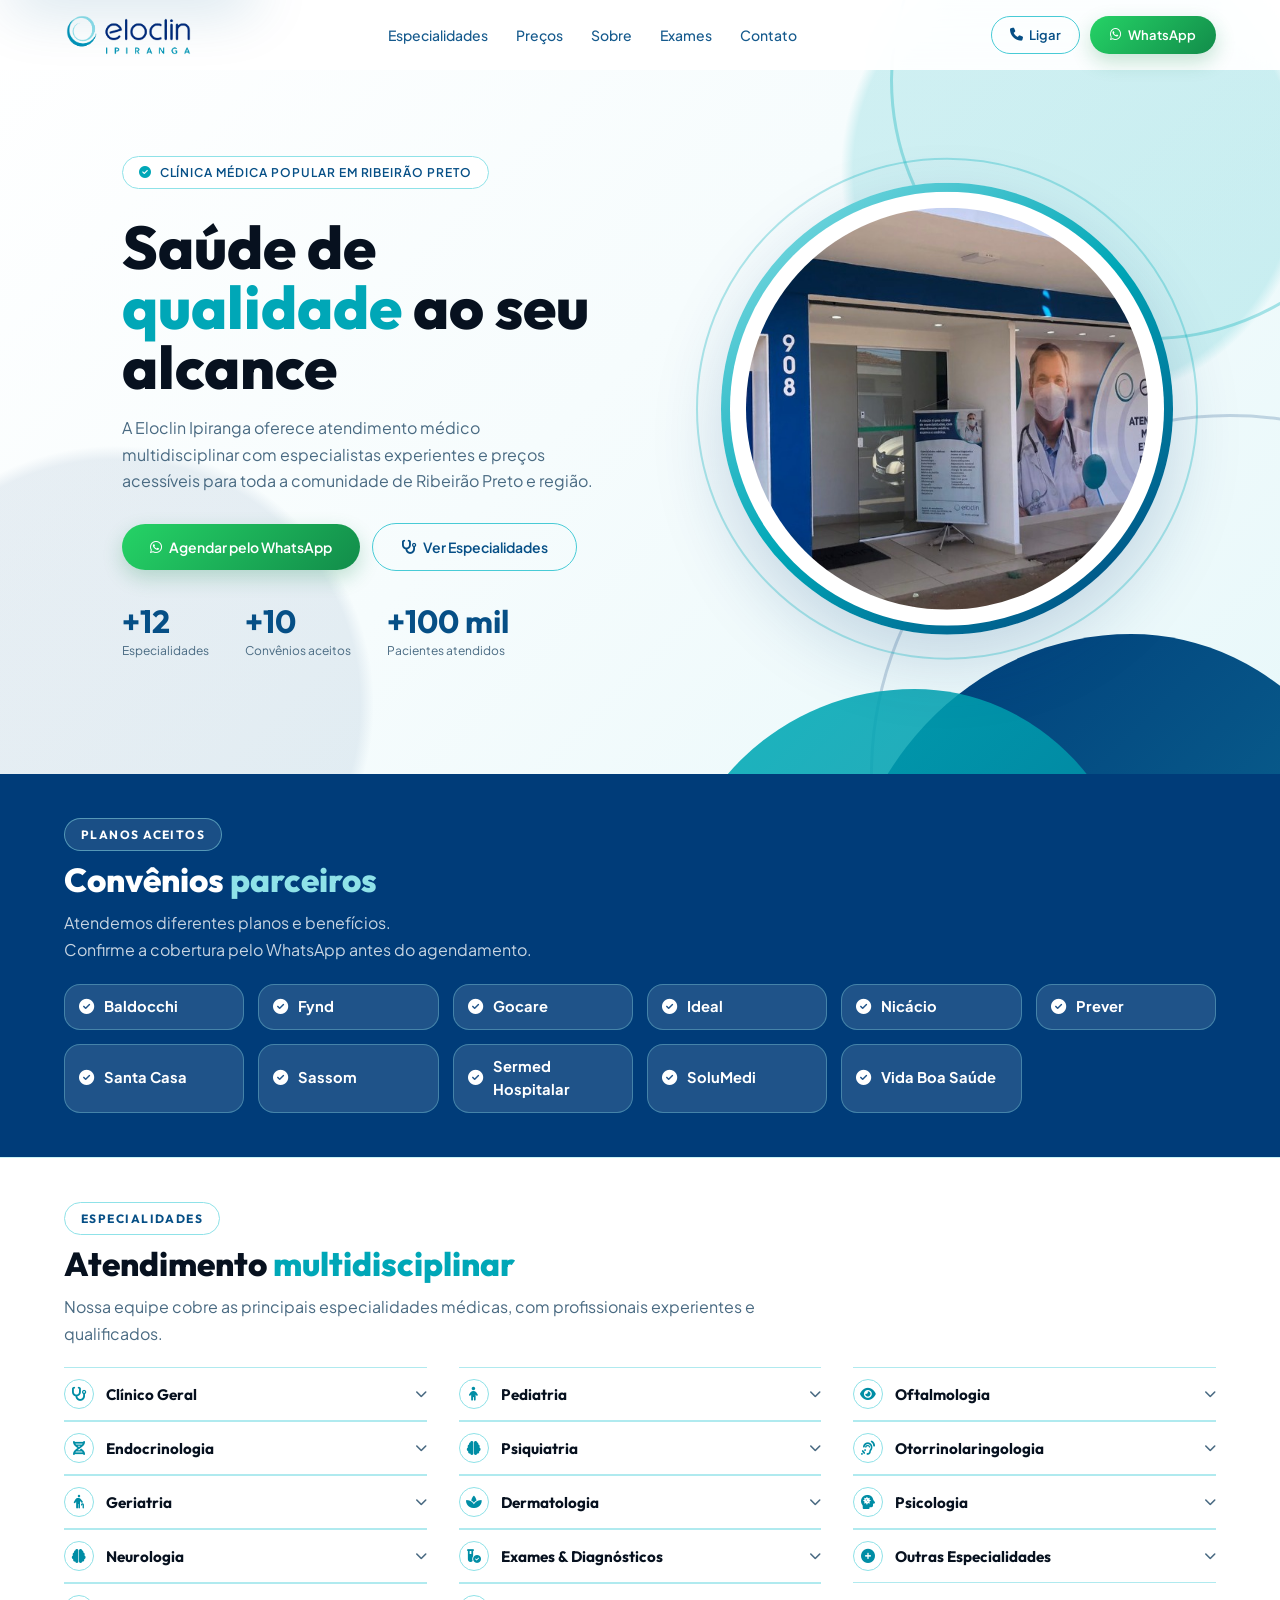
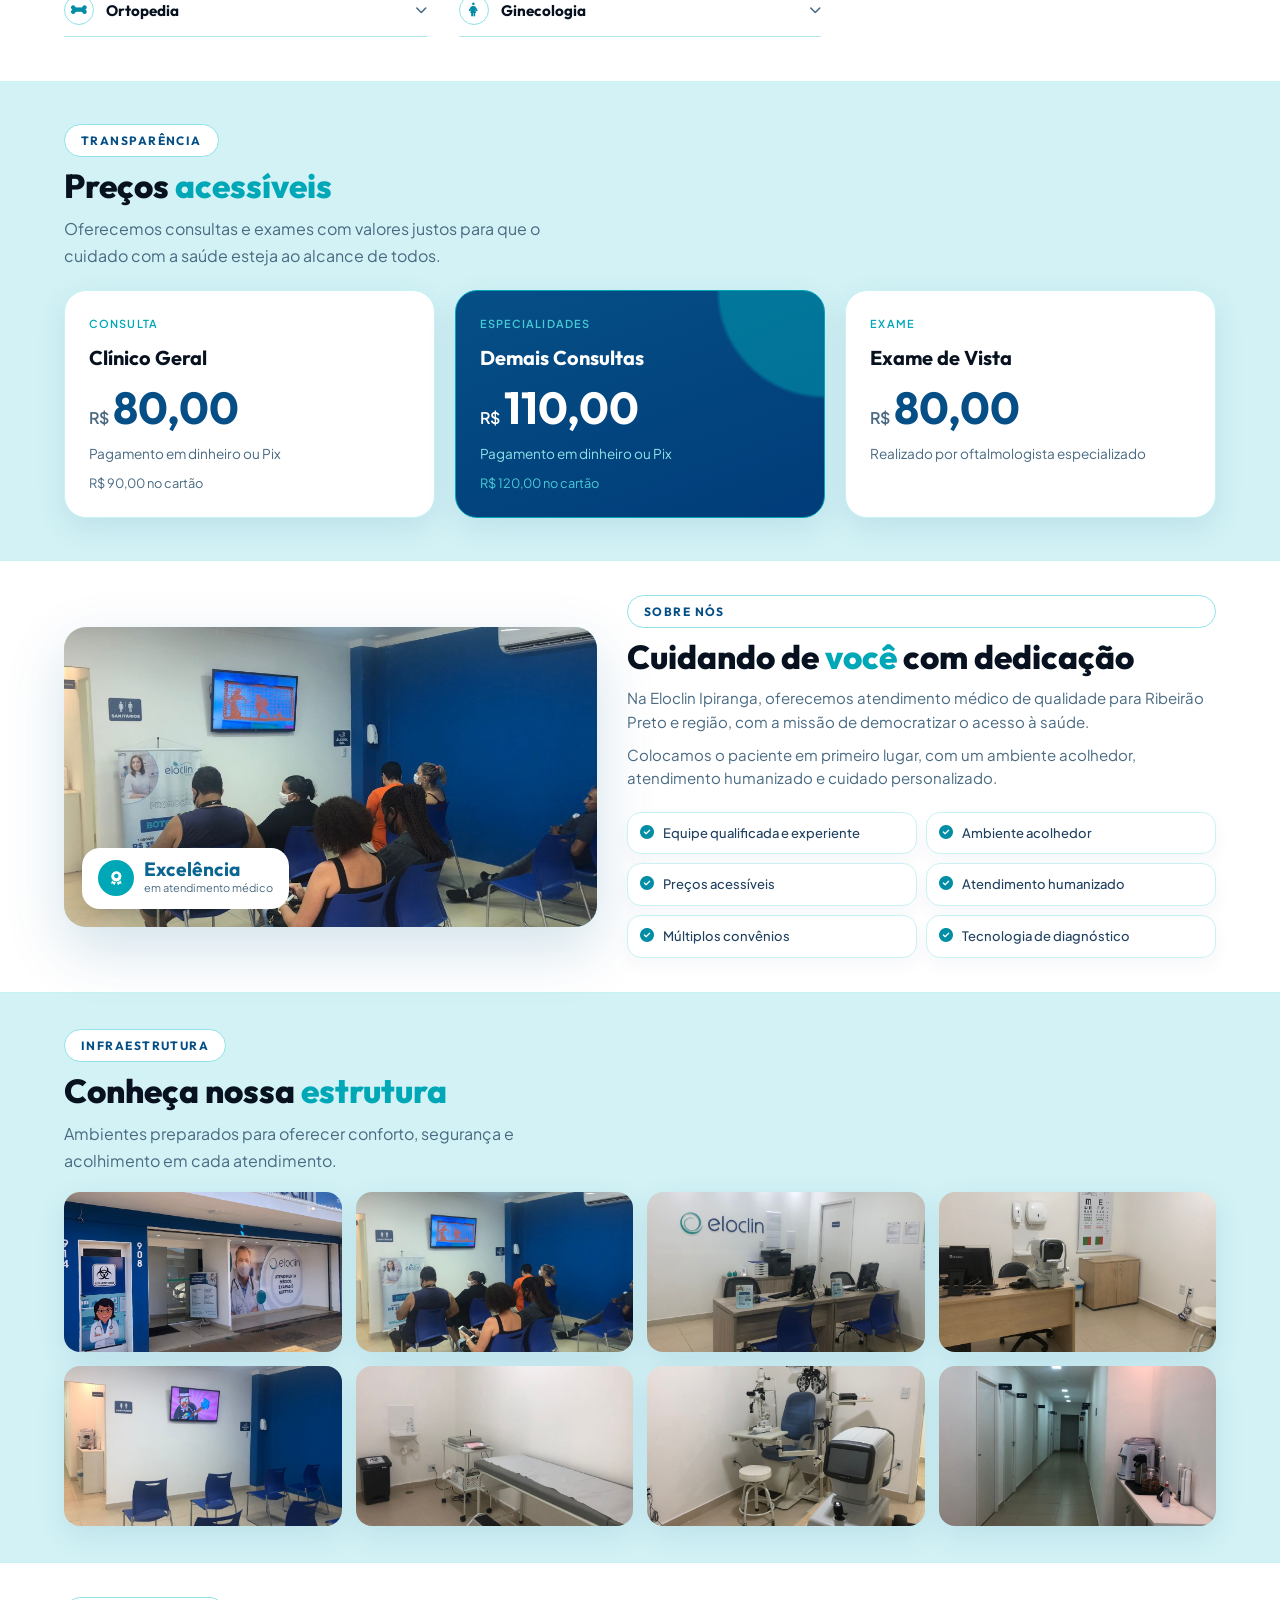
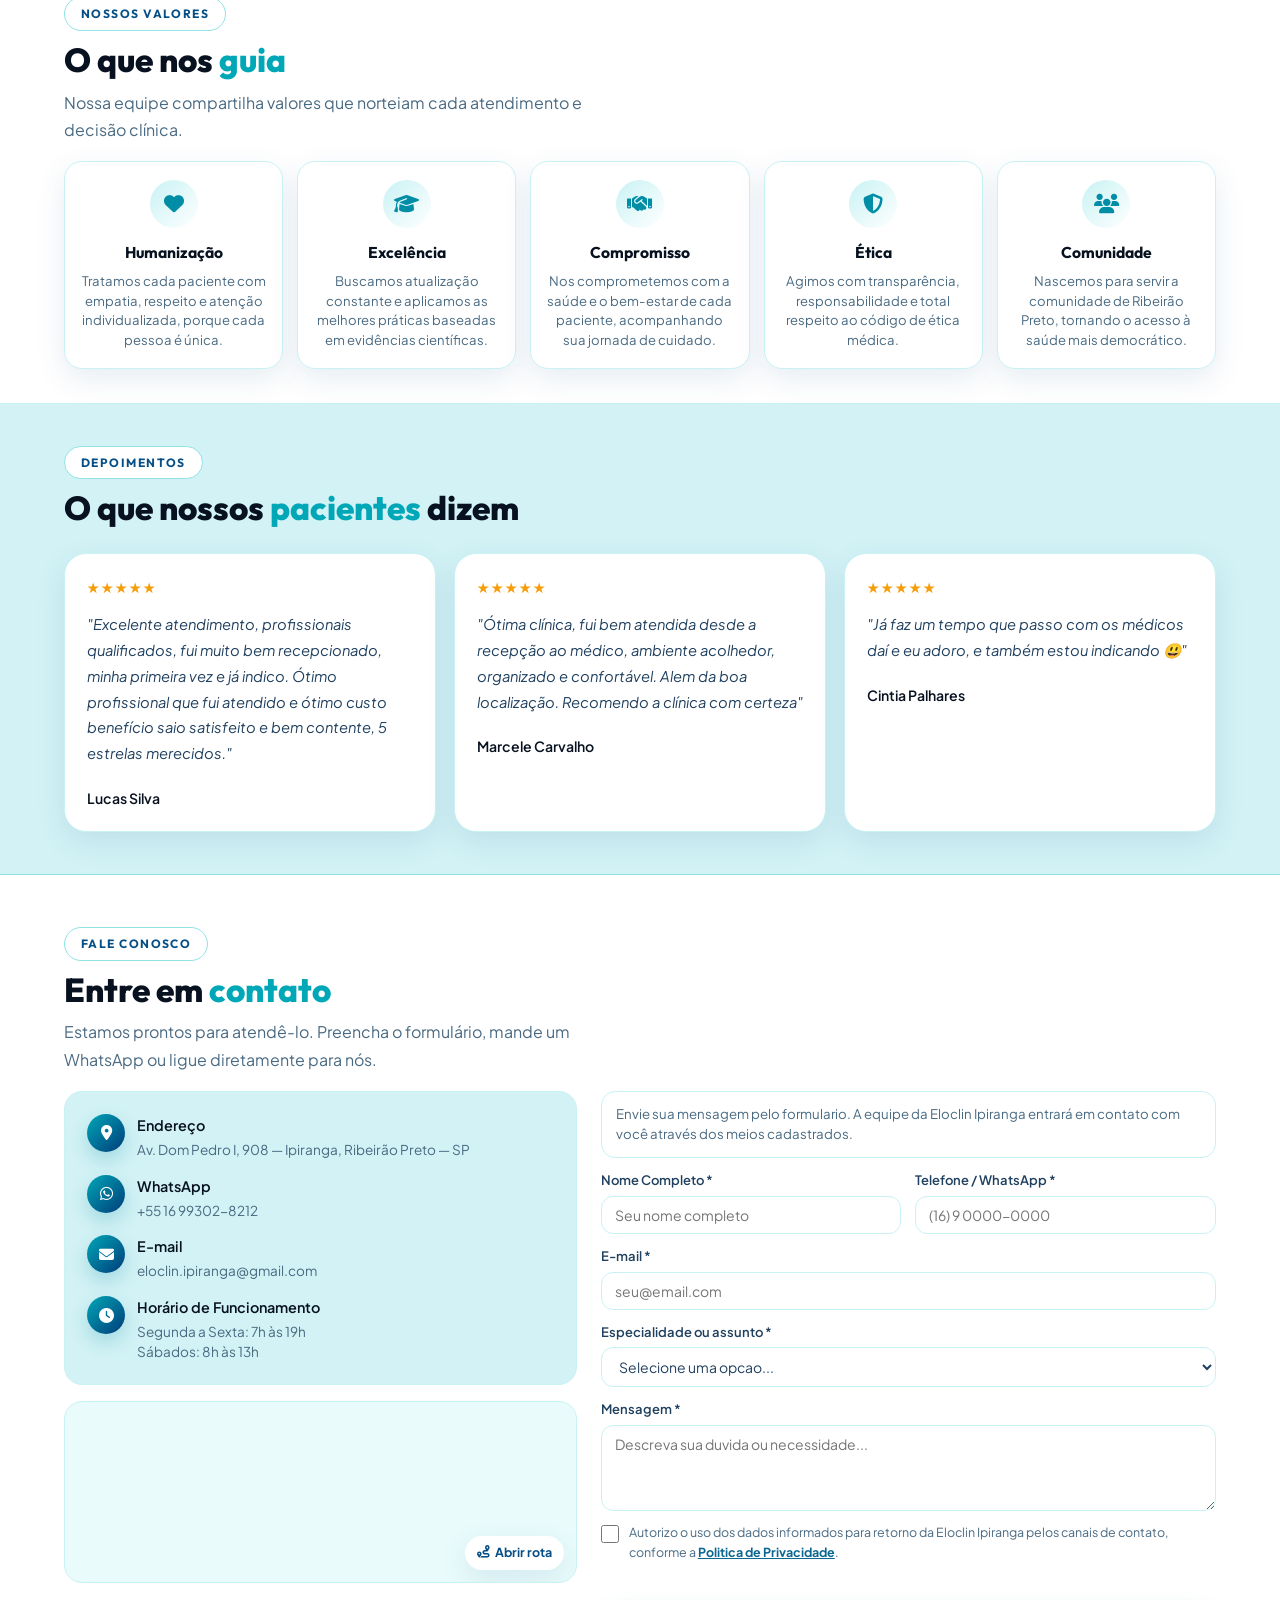
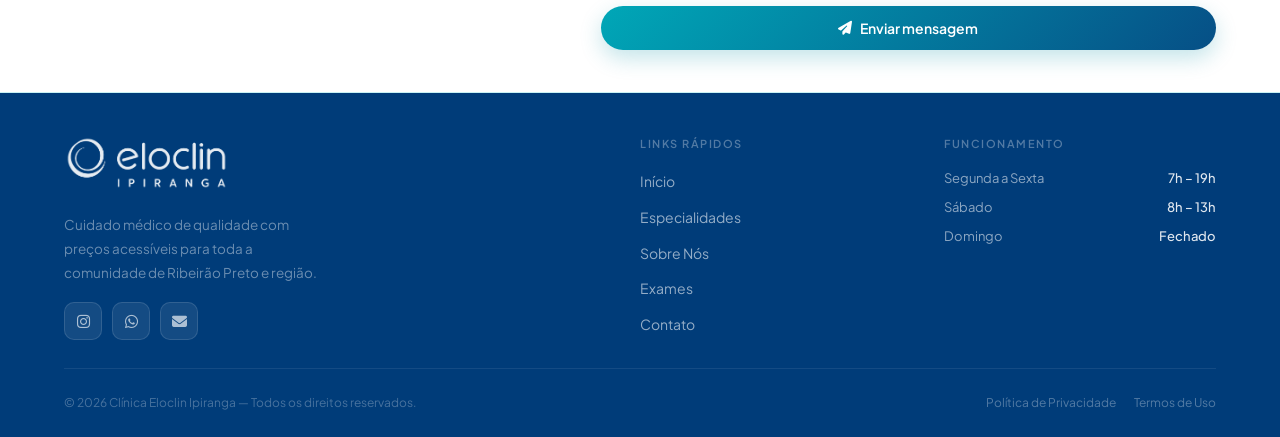
==== commit fb89f7ba: "Atualização" ====
--- a/index.html
+++ b/index.html
@@ -116,7 +116,7 @@
     <span class="convenio-item">Santa Casa</span>
     <span class="convenio-item">Sassom</span>
     <span class="convenio-item">Sermed Hospitalar</span>
-    <span class="convenio-item">Solumedi</span>
+    <span class="convenio-item">SoluMedi</span>
     <span class="convenio-item">Vida Boa Saúde</span>
   </div>
 </section>
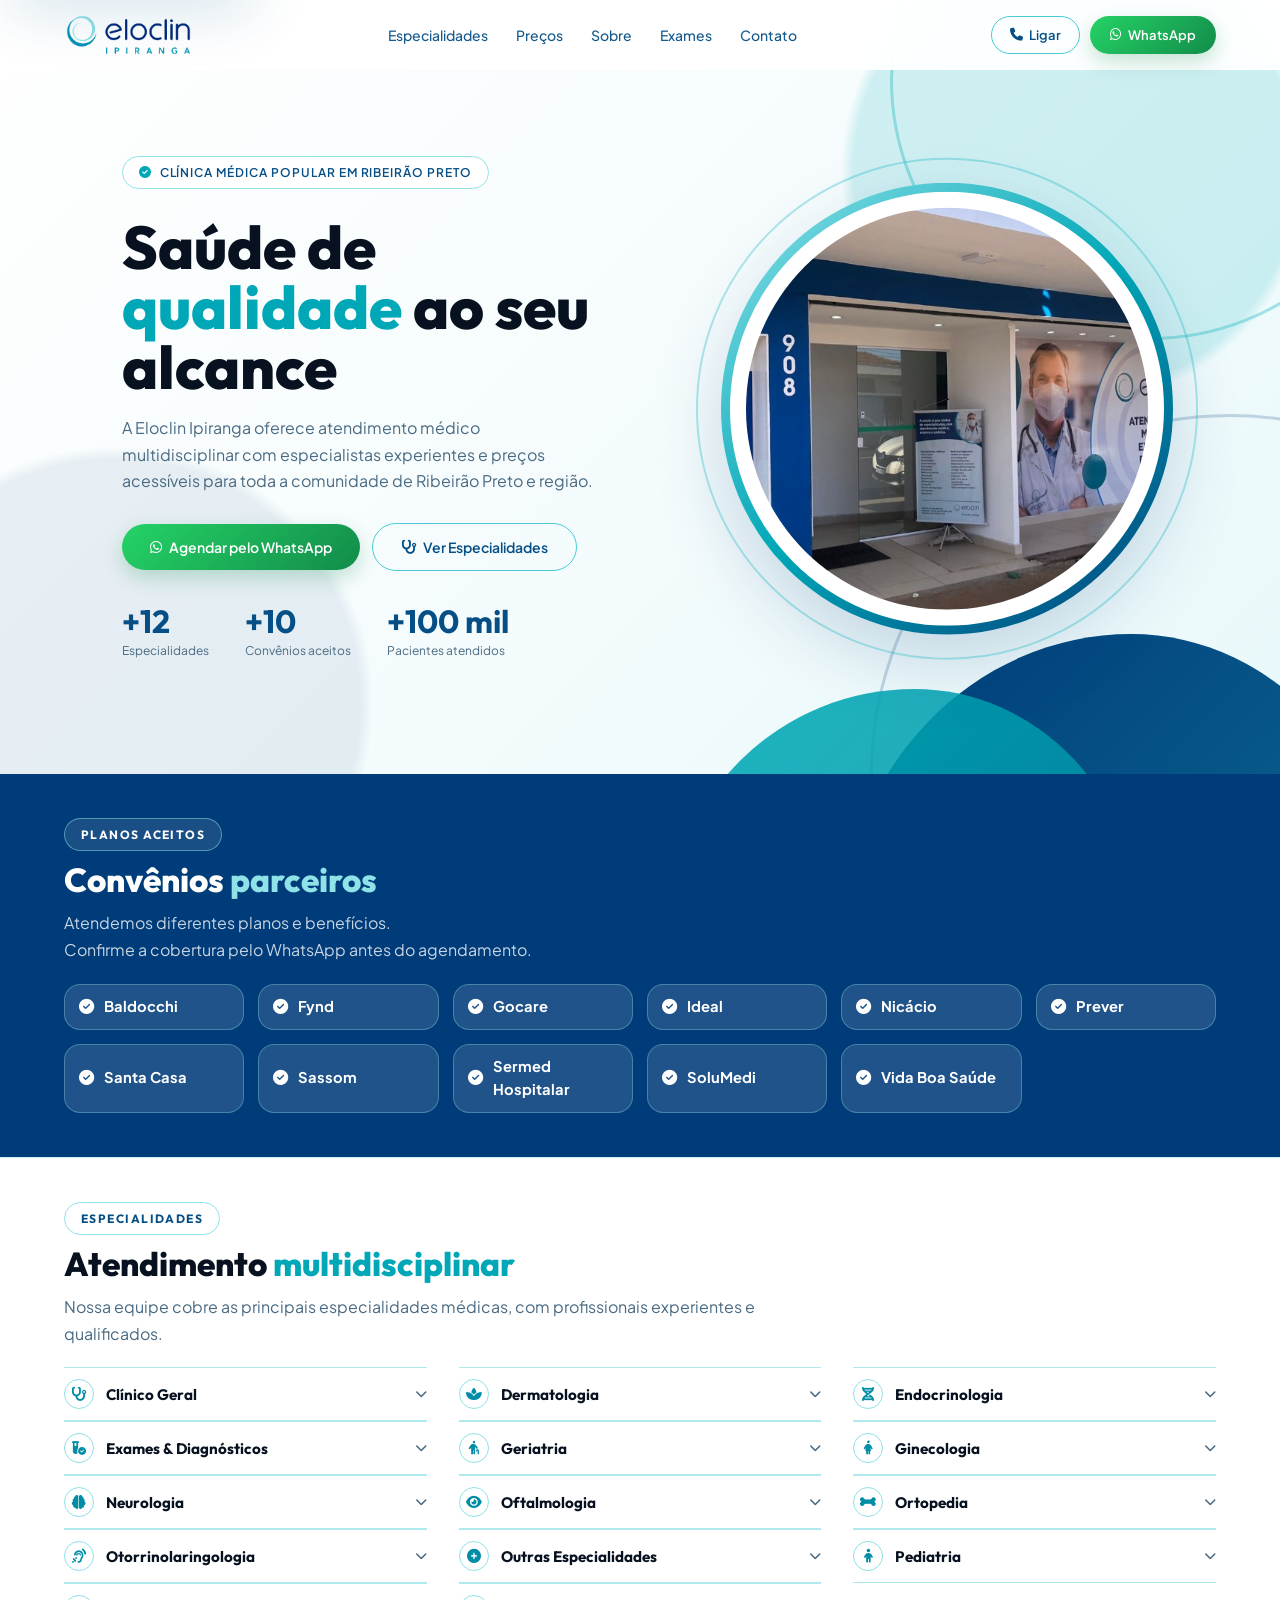
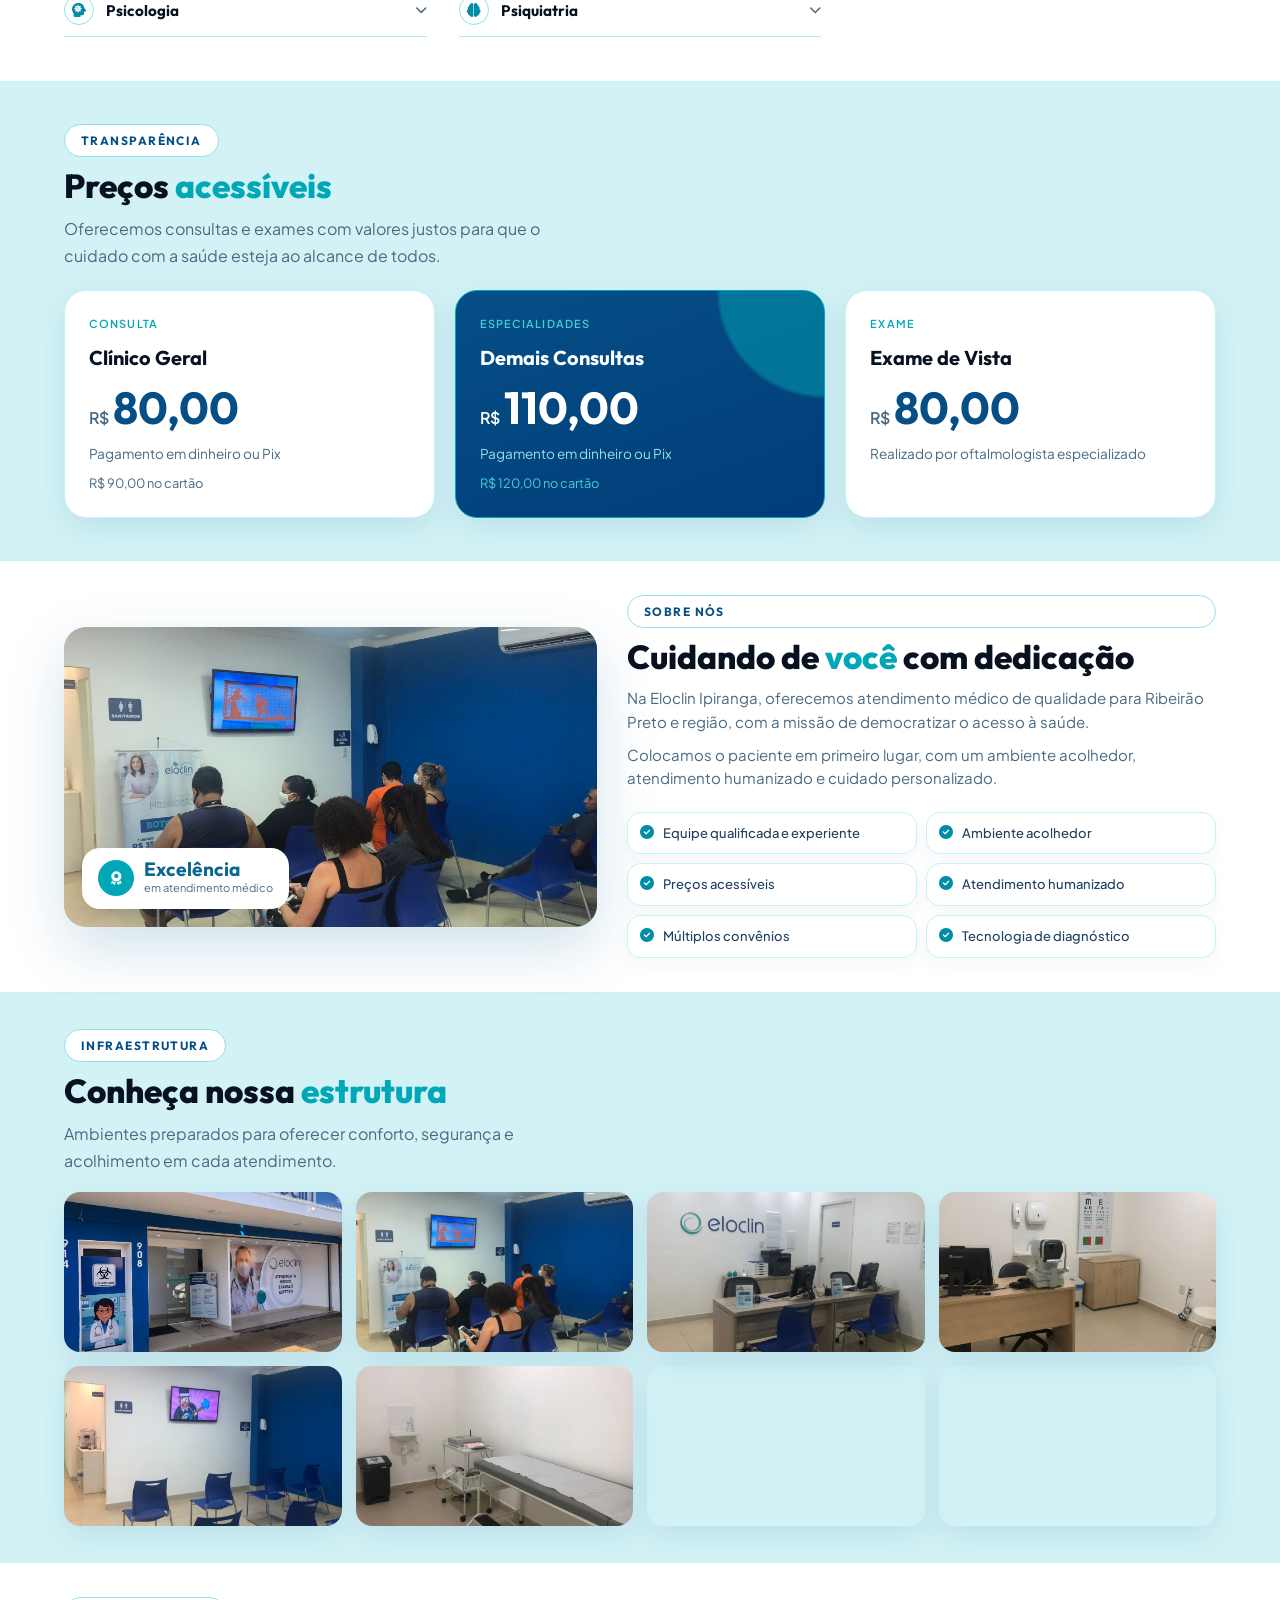
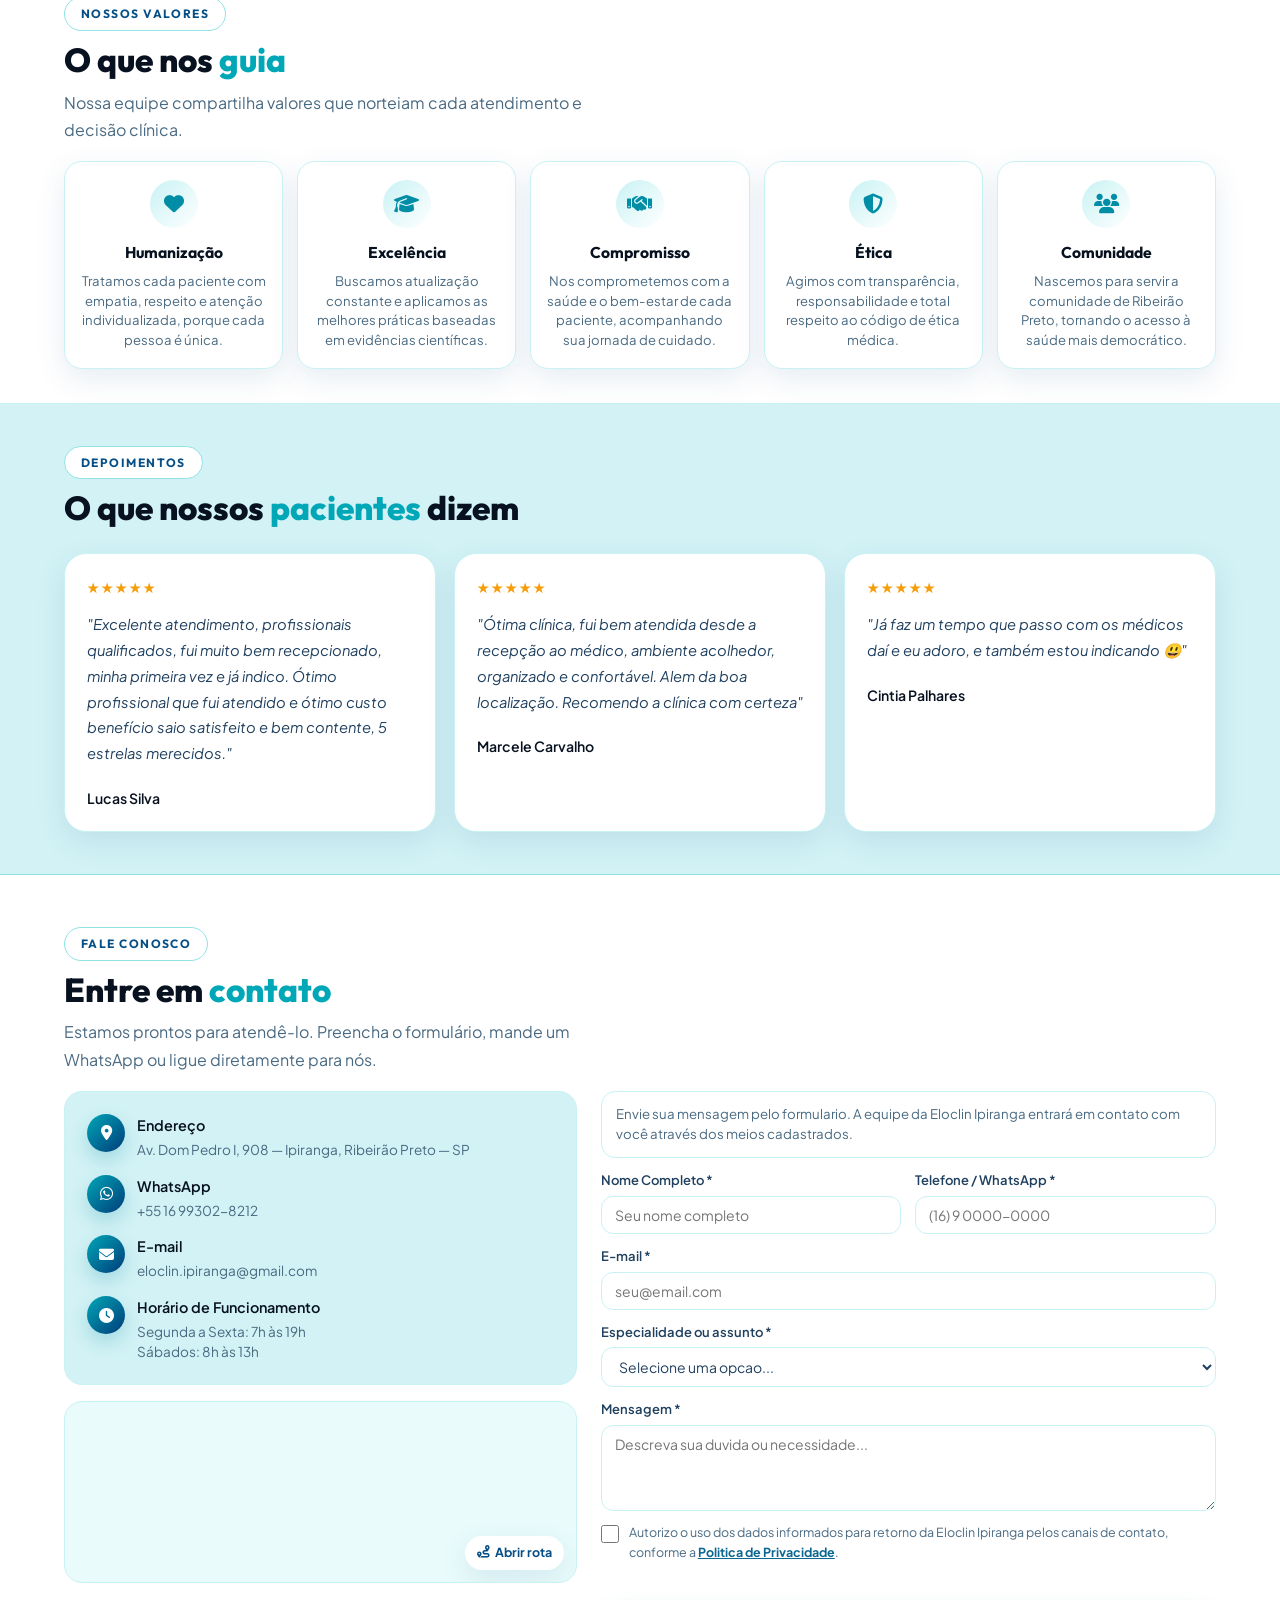
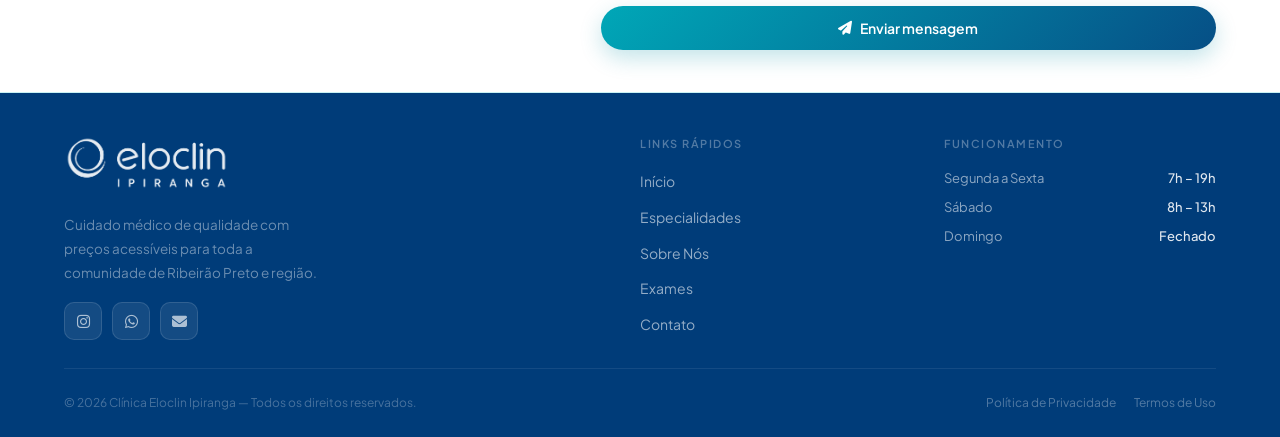
==== commit 653d7f89: "Conecta formulário à API em produção no Render" ====
--- a/index.html
+++ b/index.html
@@ -203,6 +203,13 @@
     </div>
     <div class="acc-item">
       <button class="acc-head" type="button" aria-expanded="false">
+        <span class="acc-left"><span class="acc-icon"><i class="fa-solid fa-circle-plus" aria-hidden="true"></i></span><span class="acc-name">Outras Especialidades</span></span>
+        <i class="fa-solid fa-chevron-down acc-chevron" aria-hidden="true"></i>
+      </button>
+      <div class="acc-body" hidden><p>Contate-nos para verificar disponibilidade de outras especialidades em nossa clínica.</p></div>
+    </div>
+    <div class="acc-item">
+      <button class="acc-head" type="button" aria-expanded="false">
         <span class="acc-left"><span class="acc-icon"><i class="fa-solid fa-child" aria-hidden="true"></i></span><span class="acc-name">Pediatria</span></span>
         <i class="fa-solid fa-chevron-down acc-chevron" aria-hidden="true"></i>
       </button>
@@ -221,13 +228,6 @@
         <i class="fa-solid fa-chevron-down acc-chevron" aria-hidden="true"></i>
       </button>
       <div class="acc-body" hidden><p>Diagnóstico e tratamento de transtornos mentais com abordagem humanizada e acolhedora.</p></div>
-    </div>
-    <div class="acc-item">
-      <button class="acc-head" type="button" aria-expanded="false">
-        <span class="acc-left"><span class="acc-icon"><i class="fa-solid fa-circle-plus" aria-hidden="true"></i></span><span class="acc-name">Outras Especialidades</span></span>
-        <i class="fa-solid fa-chevron-down acc-chevron" aria-hidden="true"></i>
-      </button>
-      <div class="acc-body" hidden><p>Contate-nos para verificar disponibilidade de outras especialidades em nossa clínica.</p></div>
     </div>
   </div>
 </section>
@@ -513,10 +513,10 @@
             <option>Oftalmologia</option>
             <option>Ortopedia</option>
             <option>Otorrinolaringologia</option>
+            <option>Outras Especialidades</option>
             <option>Pediatria</option>
             <option>Psicologia</option>
             <option>Psiquiatria</option>
-            <option>Outras Especialidades</option>
           </select>
         </div>
         <div class="form-group">
--- a/styles.css
+++ b/styles.css
@@ -769,7 +769,8 @@
 }
 
 .accordion {
-  column-count: 3;
+  display: grid;
+  grid-template-columns: repeat(3, minmax(0, 1fr));
   column-gap: 32px;
   max-width: 1180px;
   background: transparent;
@@ -780,9 +781,8 @@
 }
 
 .acc-item {
-  display: inline-block;
+  display: block;
   width: 100%;
-  break-inside: avoid;
   border-top: 1px solid rgba(143, 226, 232, 0.70);
   border-bottom: 1px solid rgba(143, 226, 232, 0.70);
 }
@@ -881,7 +881,7 @@
 }
 
 @media (max-width: 580px) {
-  .accordion { column-count: 1; }
+  .accordion { grid-template-columns: 1fr; }
   .acc-head { padding: 13px 0; }
   .acc-left { gap: 12px; }
   .acc-icon {
@@ -899,7 +899,7 @@
 }
 
 @media (min-width: 581px) and (max-width: 900px) {
-  .accordion { column-count: 2; }
+  .accordion { grid-template-columns: repeat(2, minmax(0, 1fr)); }
 }
 
 /* ─── PRICES ─── */
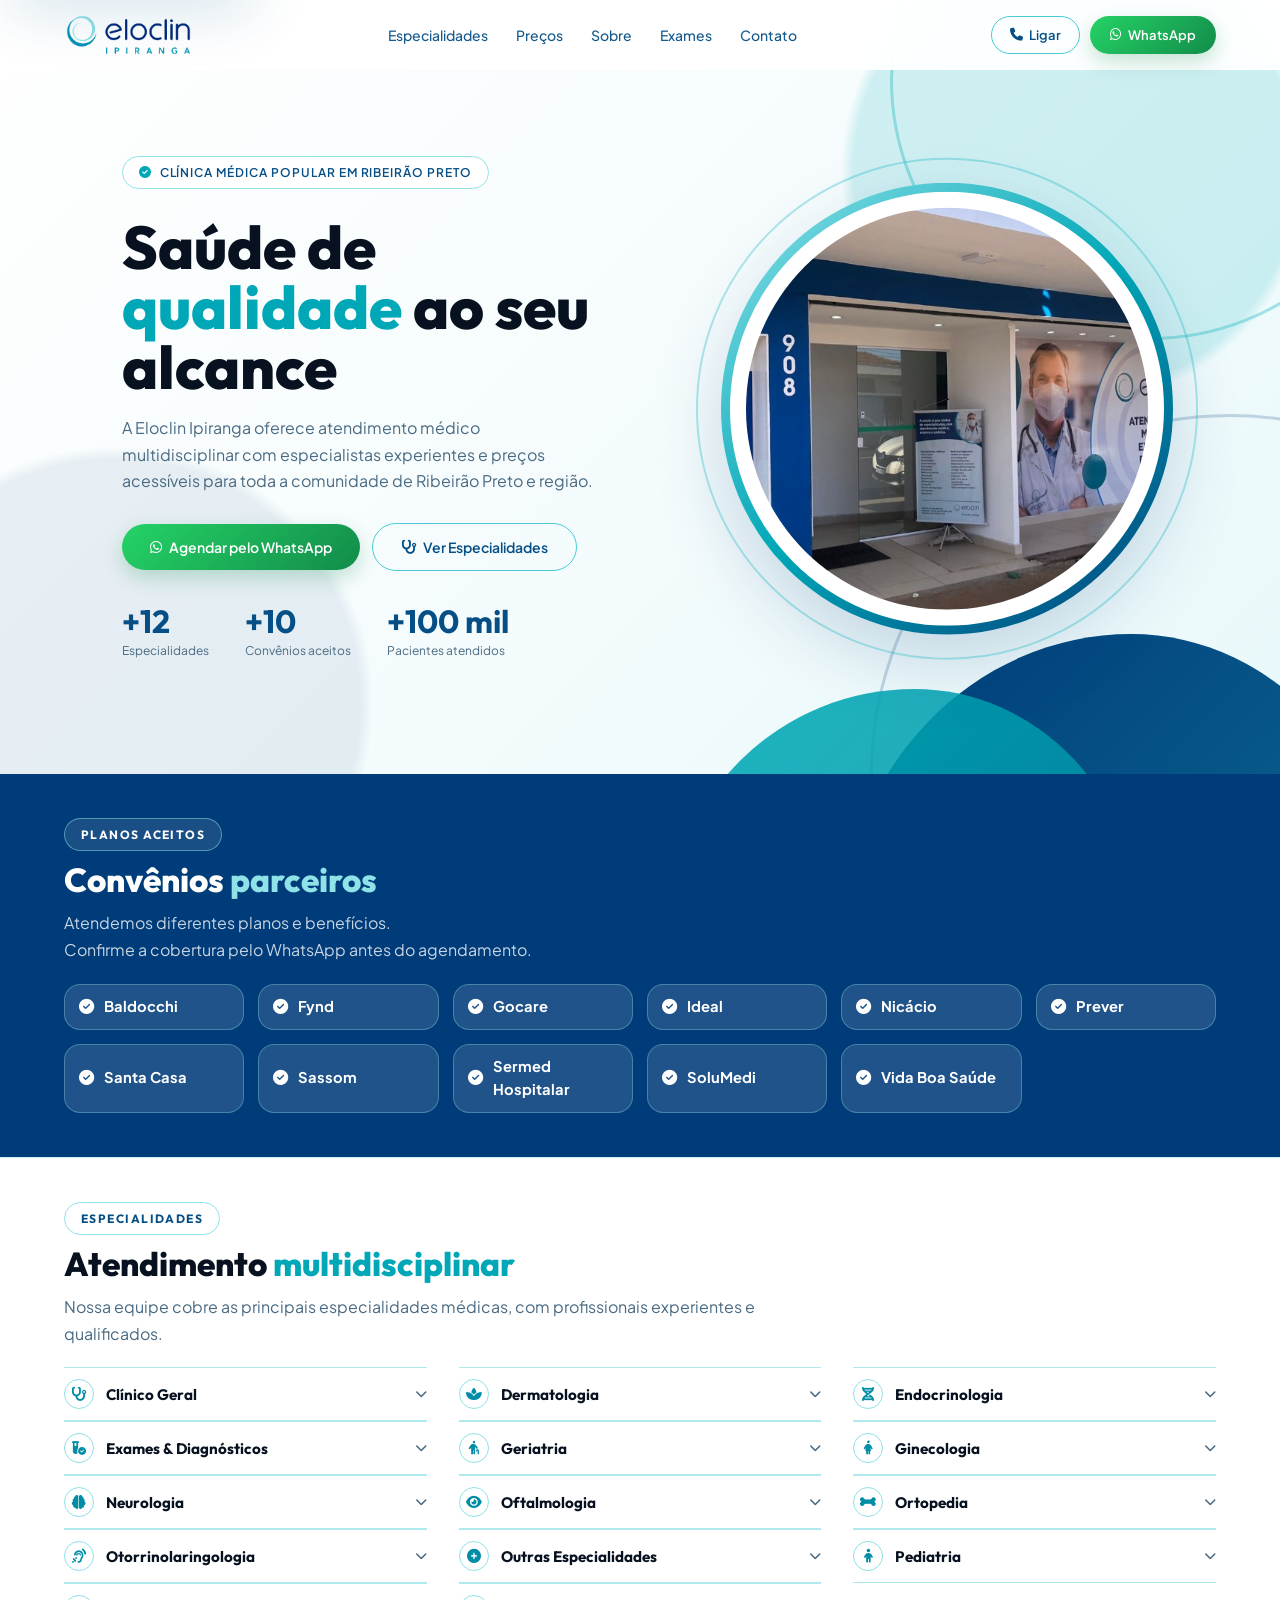
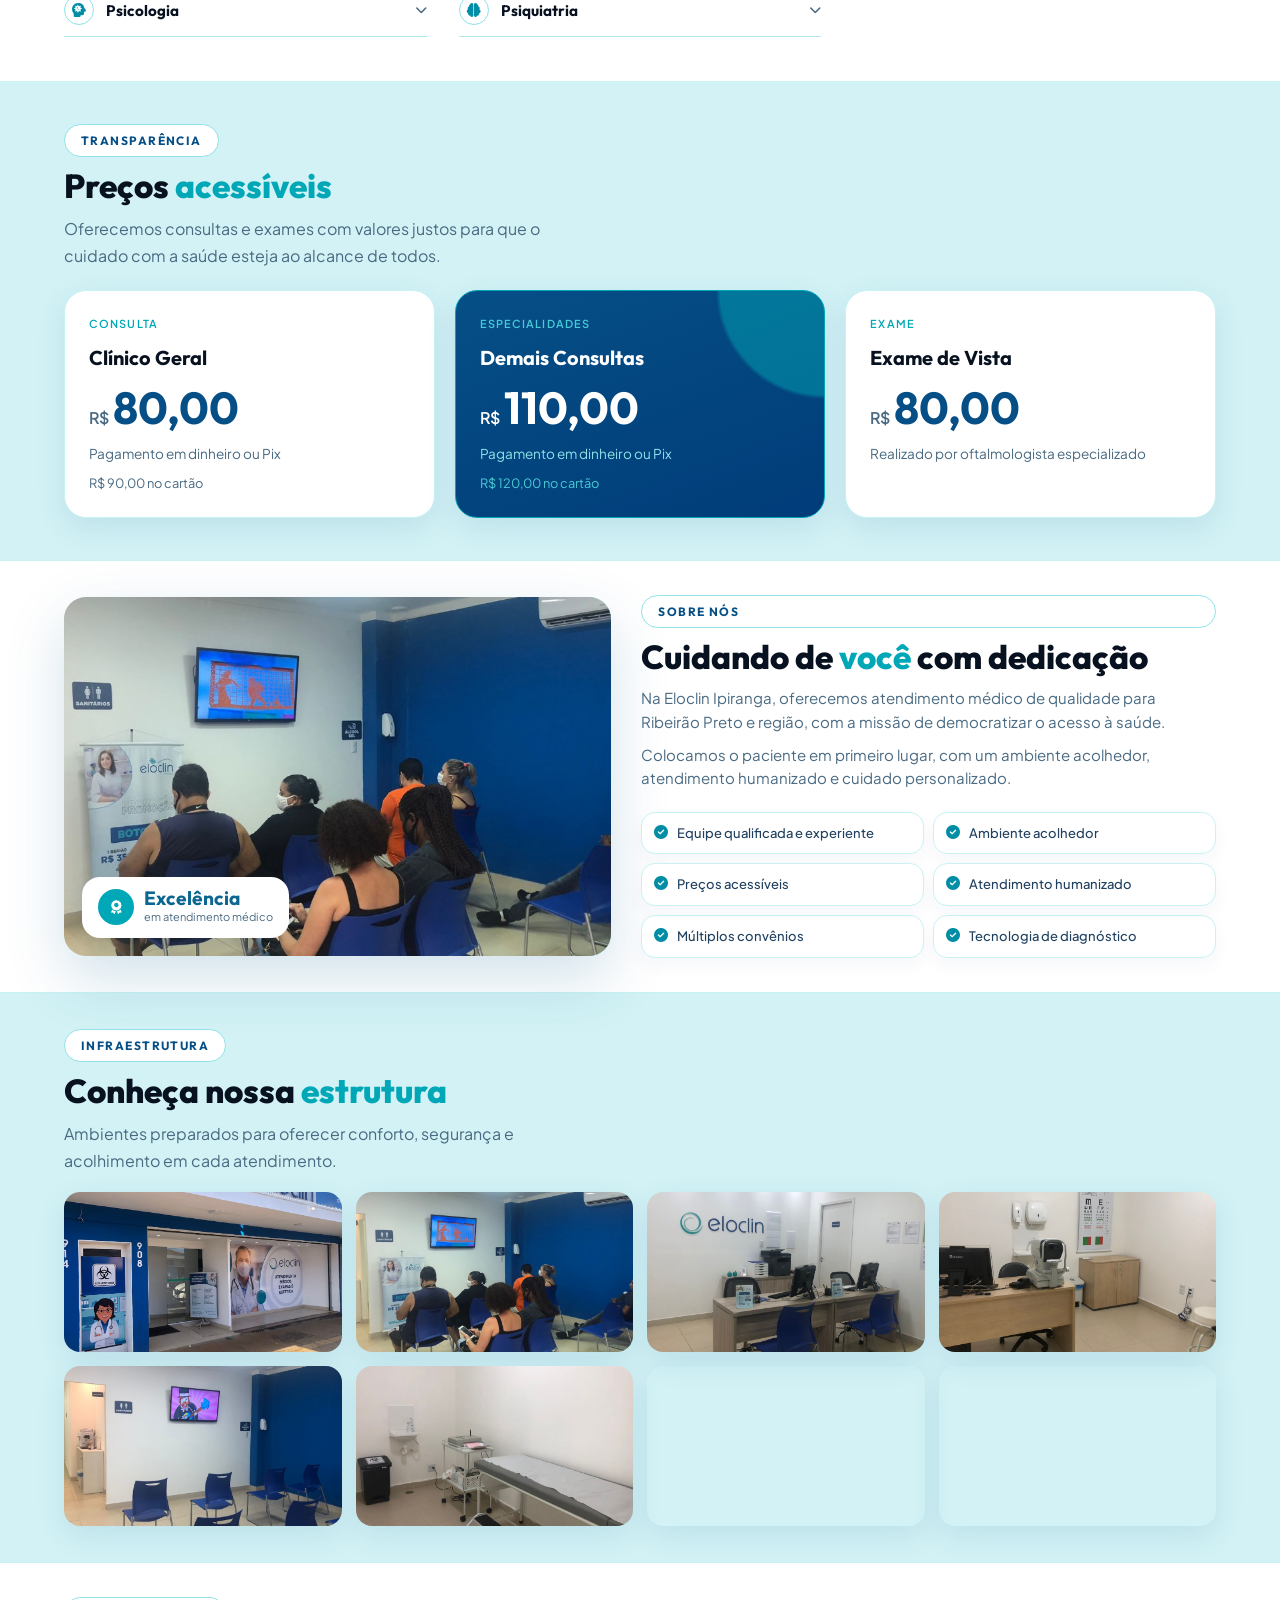
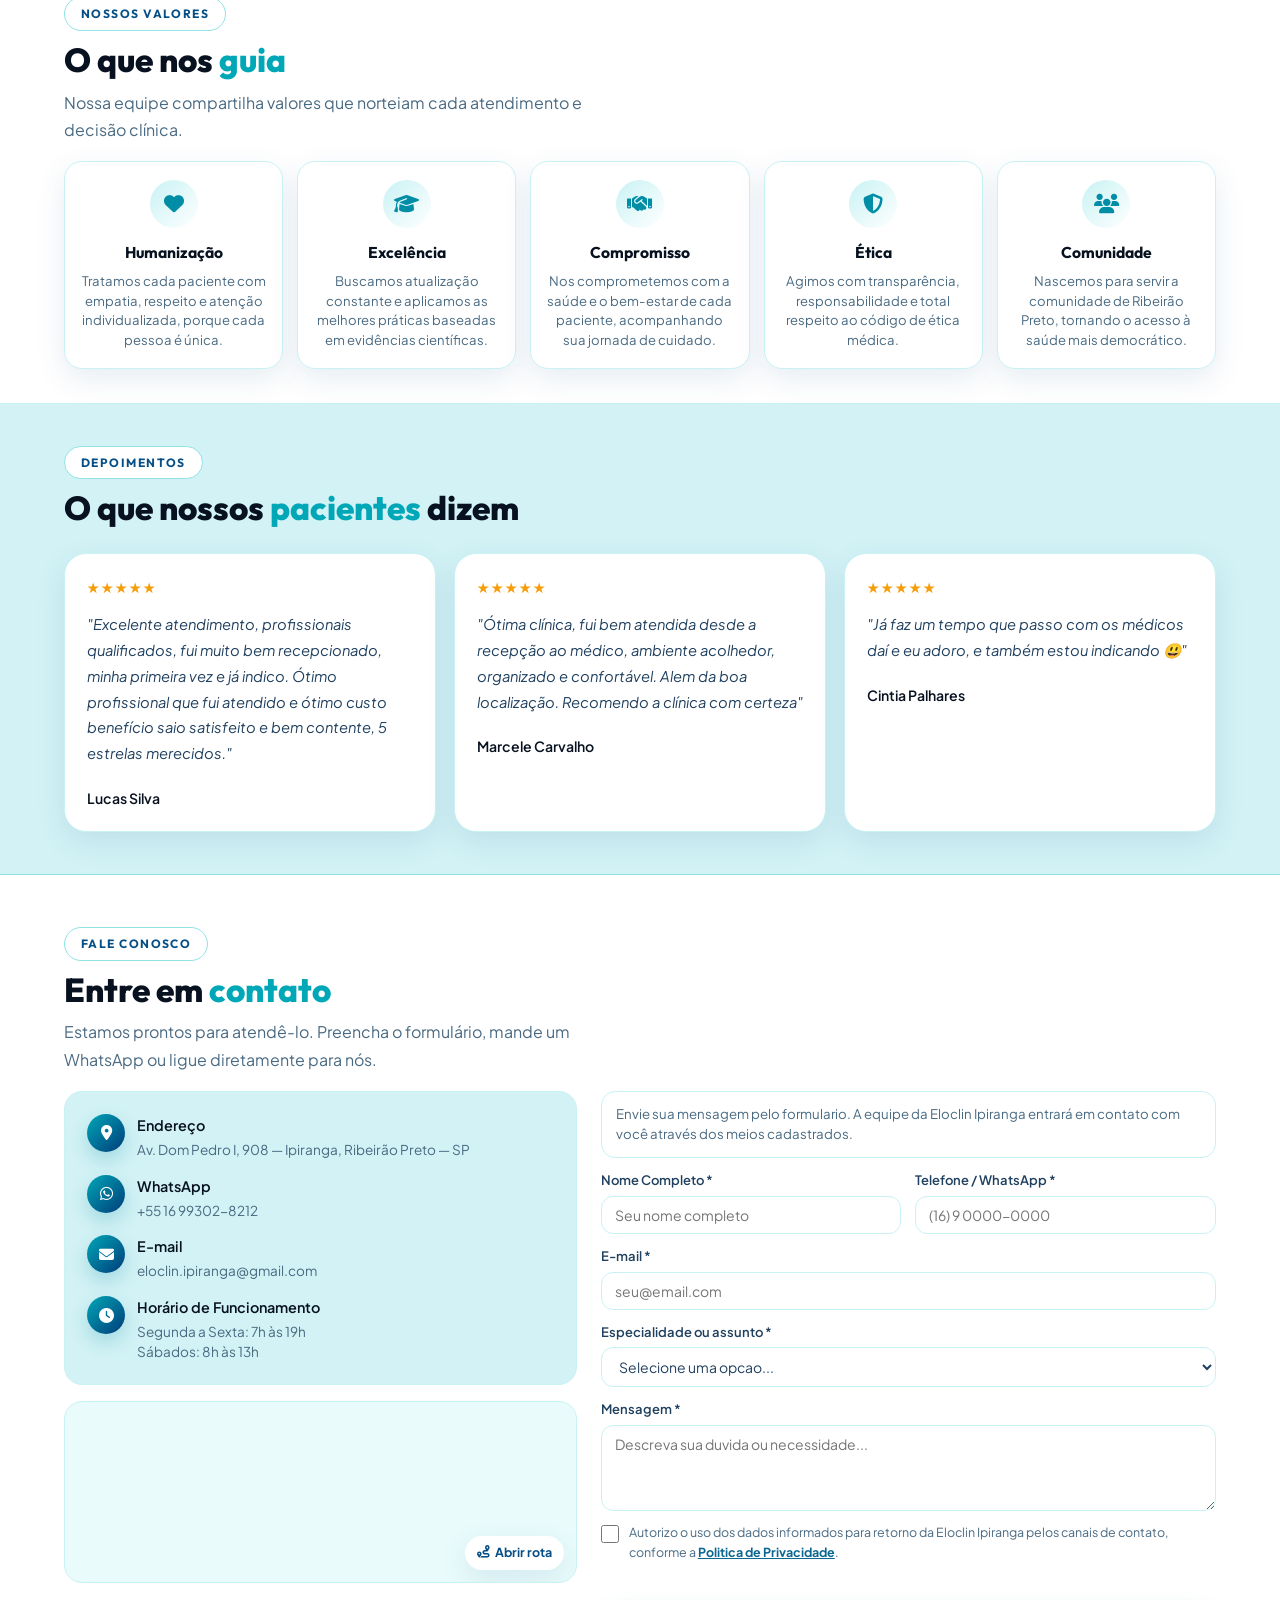
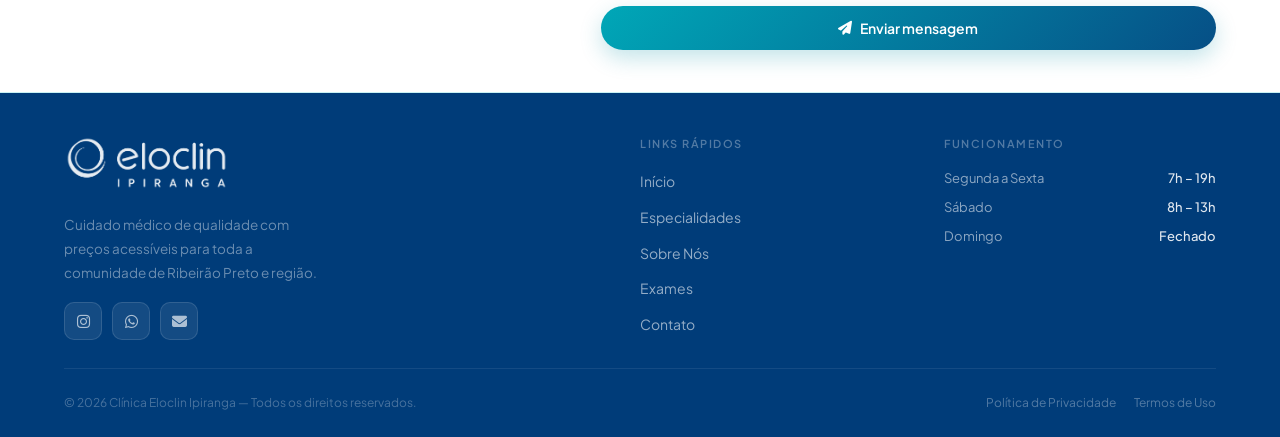
==== commit 89a70ae9: "Integrar formulário de contato ao backend em PRD" ====
--- a/index.html
+++ b/index.html
@@ -481,7 +481,7 @@
       </div>
     </div>
     <div class="reveal">
-      <form class="contact-form" id="contact-form" action="http://127.0.0.1:5000/api/contato" method="POST" novalidate>
+      <form class="contact-form" id="contact-form" action="https://backend-eloclin-dgio.onrender.com/contato" method="POST" novalidate>
         <p class="form-note">Envie sua mensagem pelo formulario. A equipe da Eloclin Ipiranga entrará em contato com você através dos meios cadastrados.</p>
         <input type="hidden" name="_subject" value="Novo contato pelo site Eloclin Ipiranga">
         <input type="text" name="_gotcha" class="form-honeypot" tabindex="-1" autocomplete="off" aria-hidden="true">
@@ -584,7 +584,7 @@
 <script defer src="assets/js/structure-carousel.js"></script>
 <script defer src="assets/js/testimonials-carousel.js"></script>
 <script defer src="assets/js/lightbox.js"></script>
-<script defer src="script.js"></script>
+<script defer src="assets/js/contact-form.js"></script>
 <script defer src="assets/js/main.js"></script>
 </body>
 </html>
--- a/styles.css
+++ b/styles.css
@@ -772,6 +772,7 @@
   display: grid;
   grid-template-columns: repeat(3, minmax(0, 1fr));
   column-gap: 32px;
+  align-items: start;
   max-width: 1180px;
   background: transparent;
   border: 0;
@@ -780,9 +781,16 @@
   box-shadow: none;
 }
 
+.acc-col {
+  display: flex;
+  flex-direction: column;
+  min-width: 0;
+}
+
 .acc-item {
   display: block;
   width: 100%;
+  align-self: start;
   border-top: 1px solid rgba(143, 226, 232, 0.70);
   border-bottom: 1px solid rgba(143, 226, 232, 0.70);
 }
@@ -996,7 +1004,7 @@
 
 .sobre-grid {
   display: grid;
-  grid-template-columns: minmax(0, 0.95fr) minmax(0, 1.05fr);
+  grid-template-columns: minmax(0, 1fr) minmax(0, 1.05fr);
   gap: 30px;
   align-items: center;
 }
@@ -1005,7 +1013,7 @@
   position: relative;
   border-radius: 22px;
   overflow: hidden;
-  height: 300px;
+  height: clamp(320px, 28vw, 360px);
   background: linear-gradient(135deg, var(--blue-100), var(--blue-300));
   box-shadow: var(--shadow-blue);
 }
@@ -2218,7 +2226,7 @@
   .sobre-text { order: 1; }
   .sobre-visual {
     order: 2;
-    height: min(250px, 58vw);
+    height: clamp(260px, 58vw, 330px);
   }
   .contato-grid { grid-template-columns: 1fr; }
   .footer-grid { grid-template-columns: 1fr 1fr; }
@@ -2282,15 +2290,11 @@
   }
   .accordion {
     display: grid;
-    grid-template-columns: repeat(2, minmax(0, 1fr));
+    grid-template-columns: 1fr;
     column-count: initial;
-    column-gap: 18px;
+    column-gap: 0;
     padding: 0;
     border-radius: 0;
-  }
-  .acc-mobile-col {
-    display: flex;
-    flex-direction: column;
   }
   .acc-item {
     display: block;
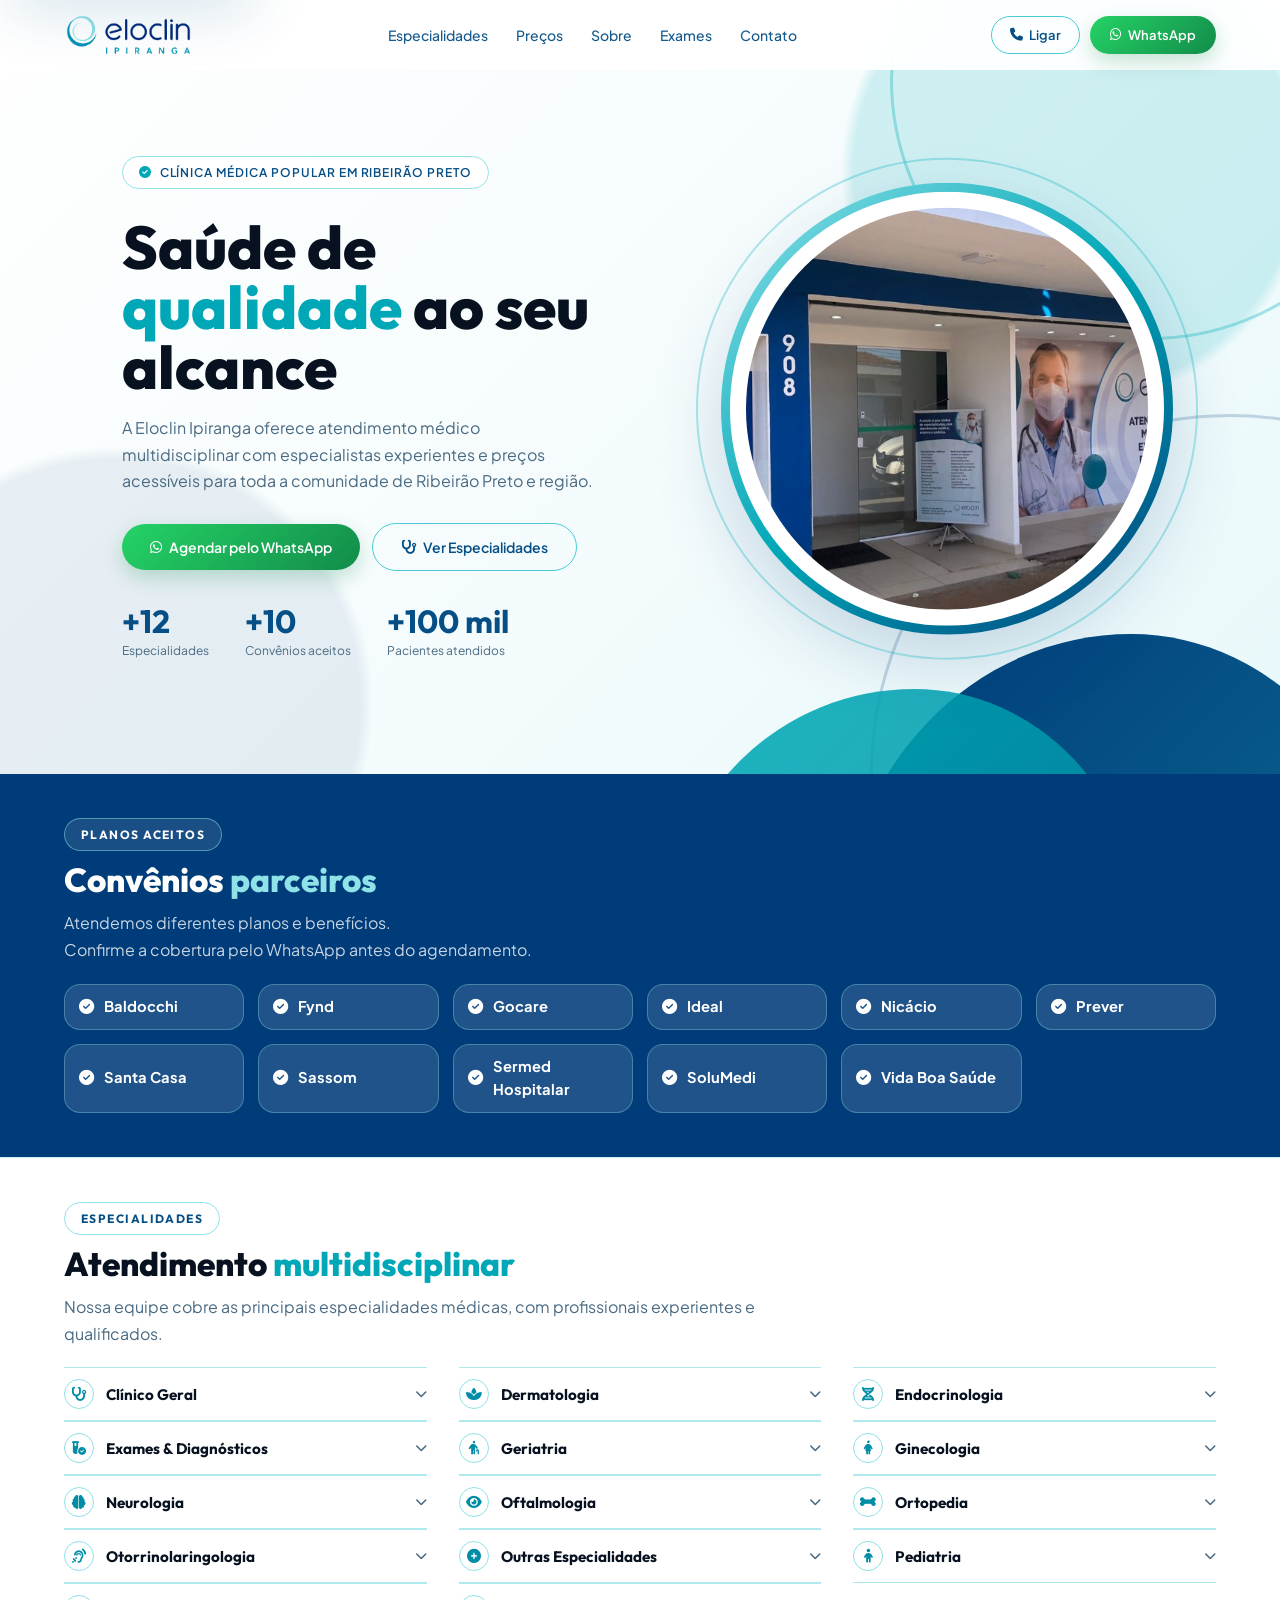
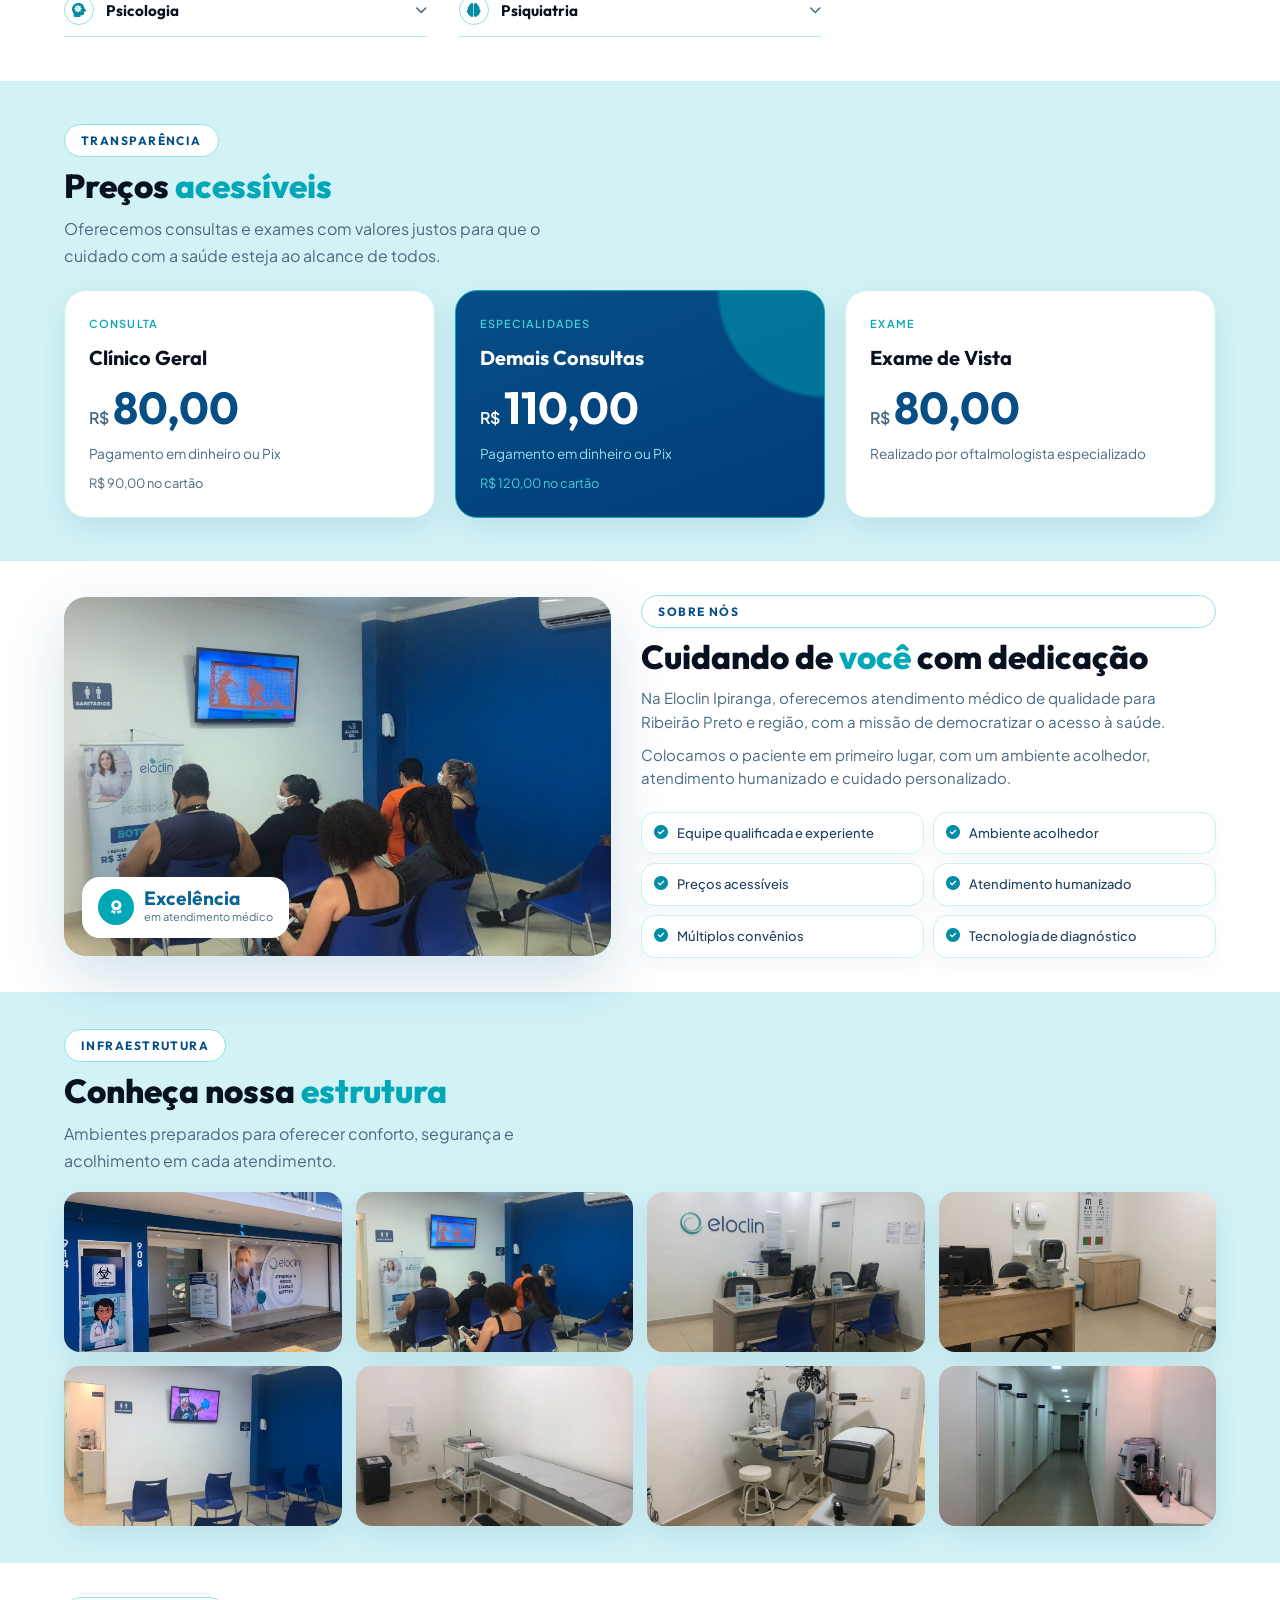
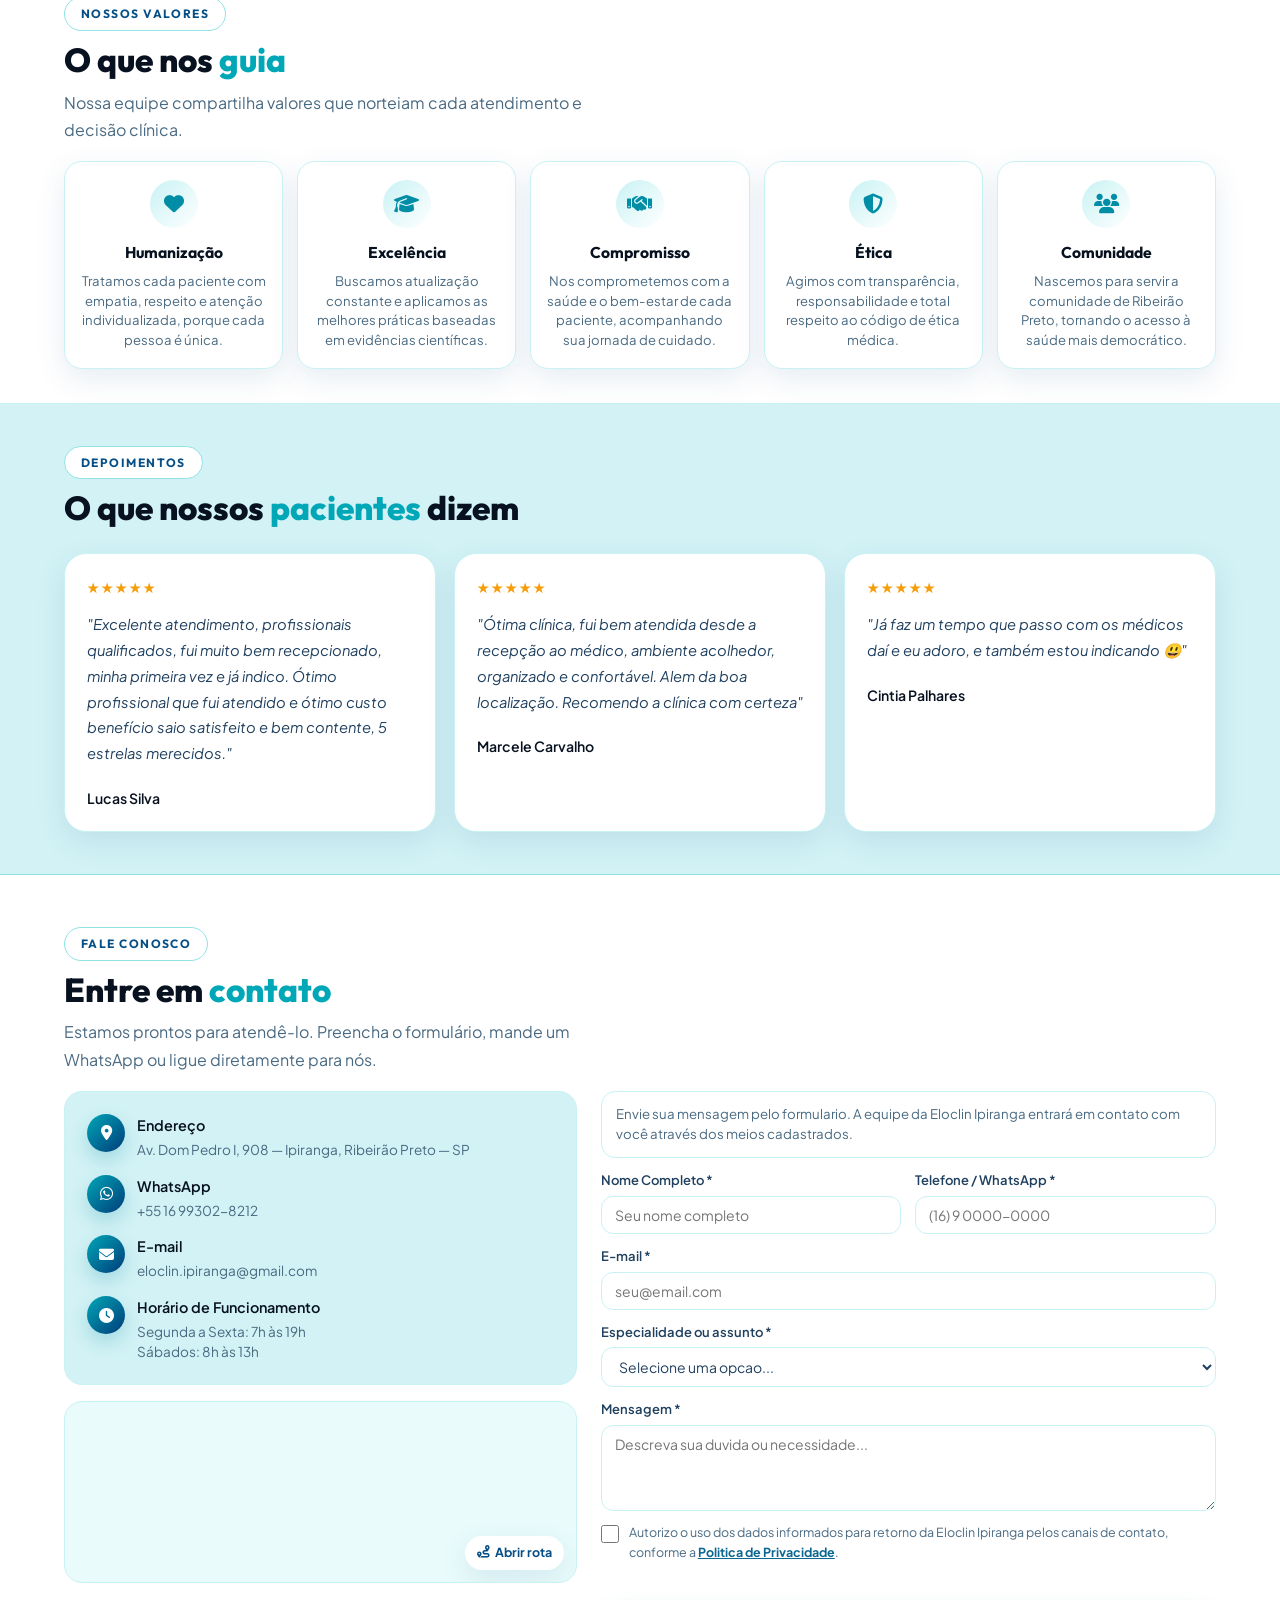
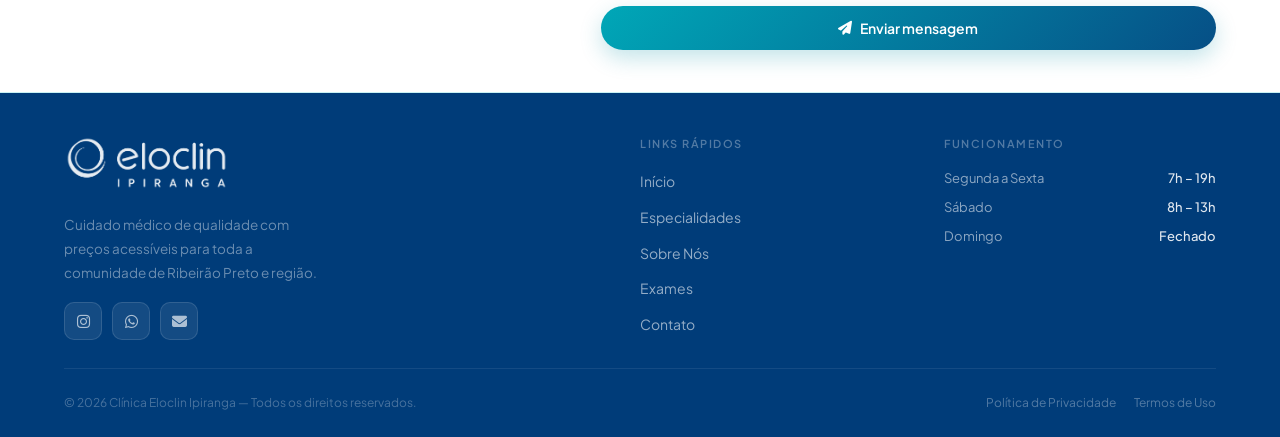
==== commit 0241e681: "Adiciona Google Analytics" ====
--- a/index.html
+++ b/index.html
@@ -1,6 +1,15 @@
 <!DOCTYPE html>
 <html lang="pt-BR">
 <head>
+  <!-- Google tag (gtag.js) -->
+  <script async src="https://www.googletagmanager.com/gtag/js?id=G-GM7S5C7MK6"></script>
+  <script>
+    window.dataLayer = window.dataLayer || [];
+    function gtag(){dataLayer.push(arguments);}
+    gtag('js', new Date());
+
+    gtag('config', 'G-GM7S5C7MK6');
+  </script>
   <meta charset="UTF-8">
   <meta name="viewport" content="width=device-width, initial-scale=1.0">
   <title>Eloclin | Clínica Médica Ipiranga — Ribeirão Preto</title>
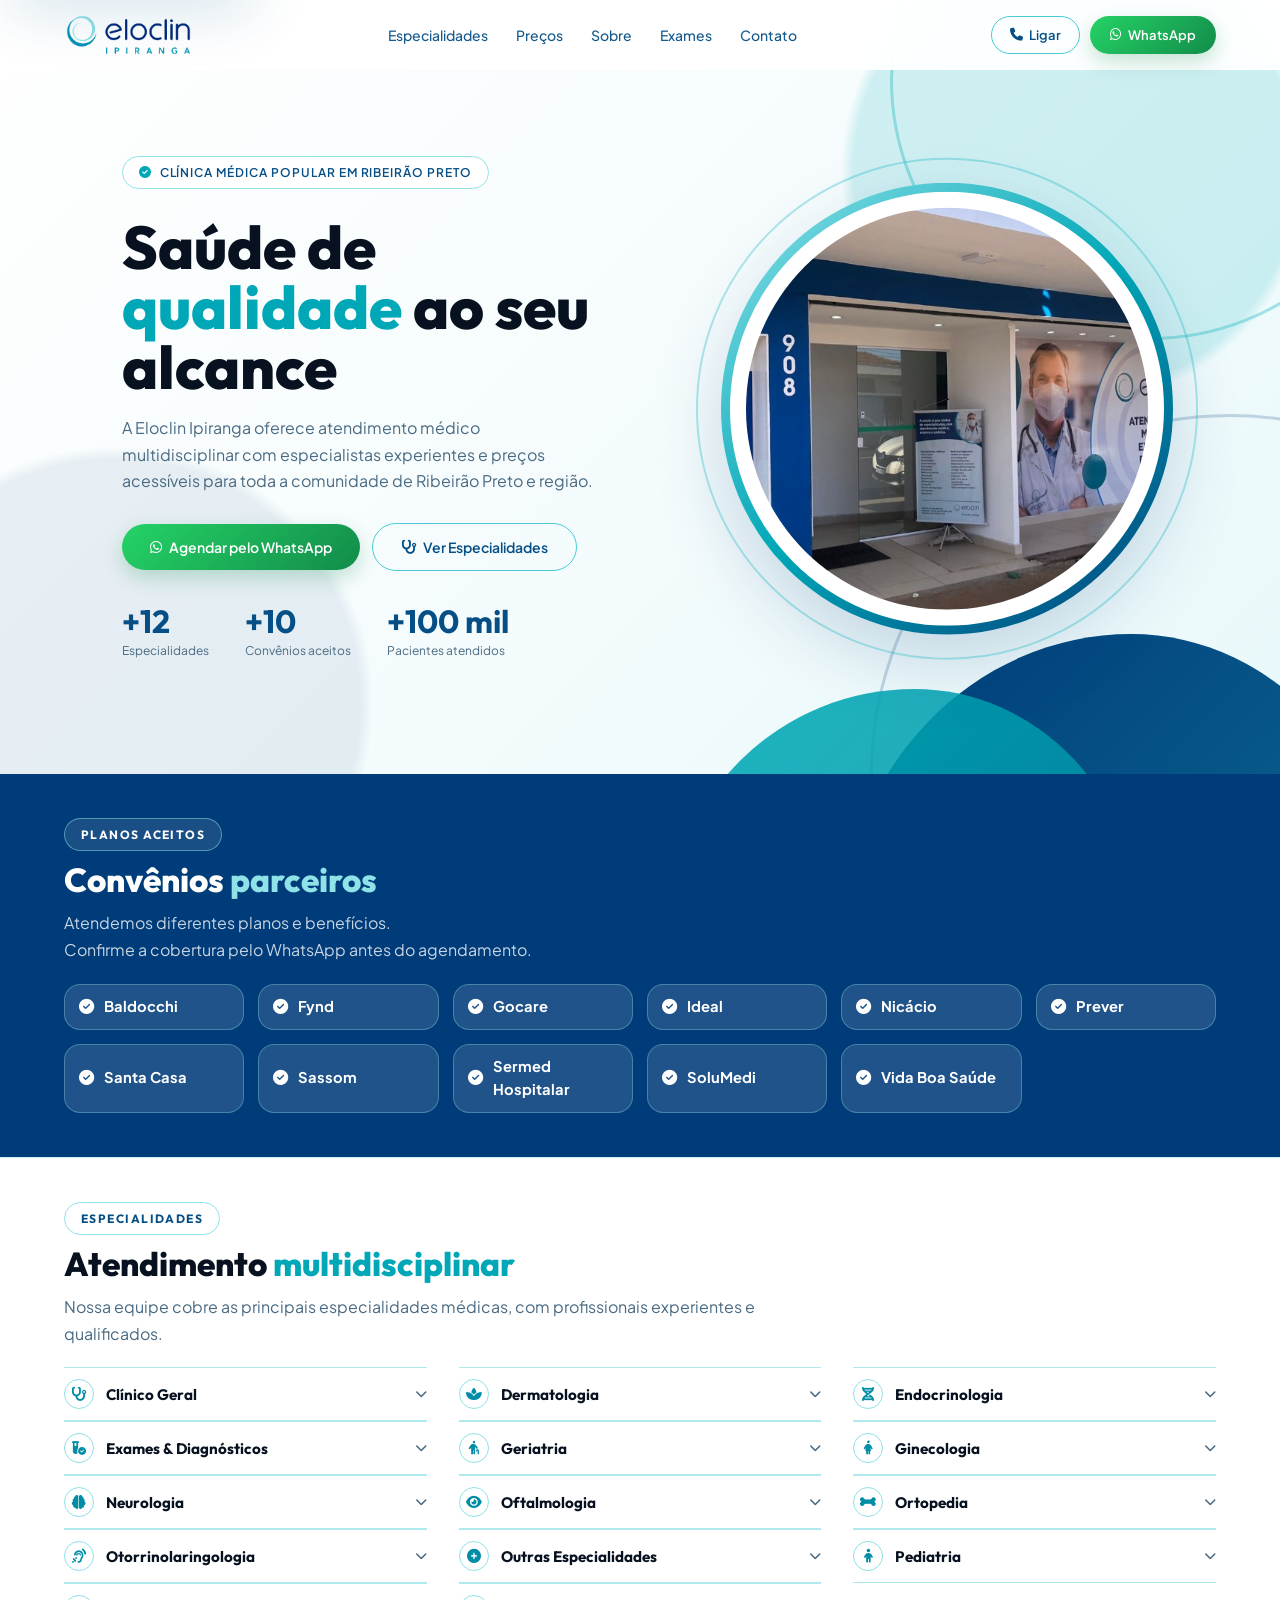
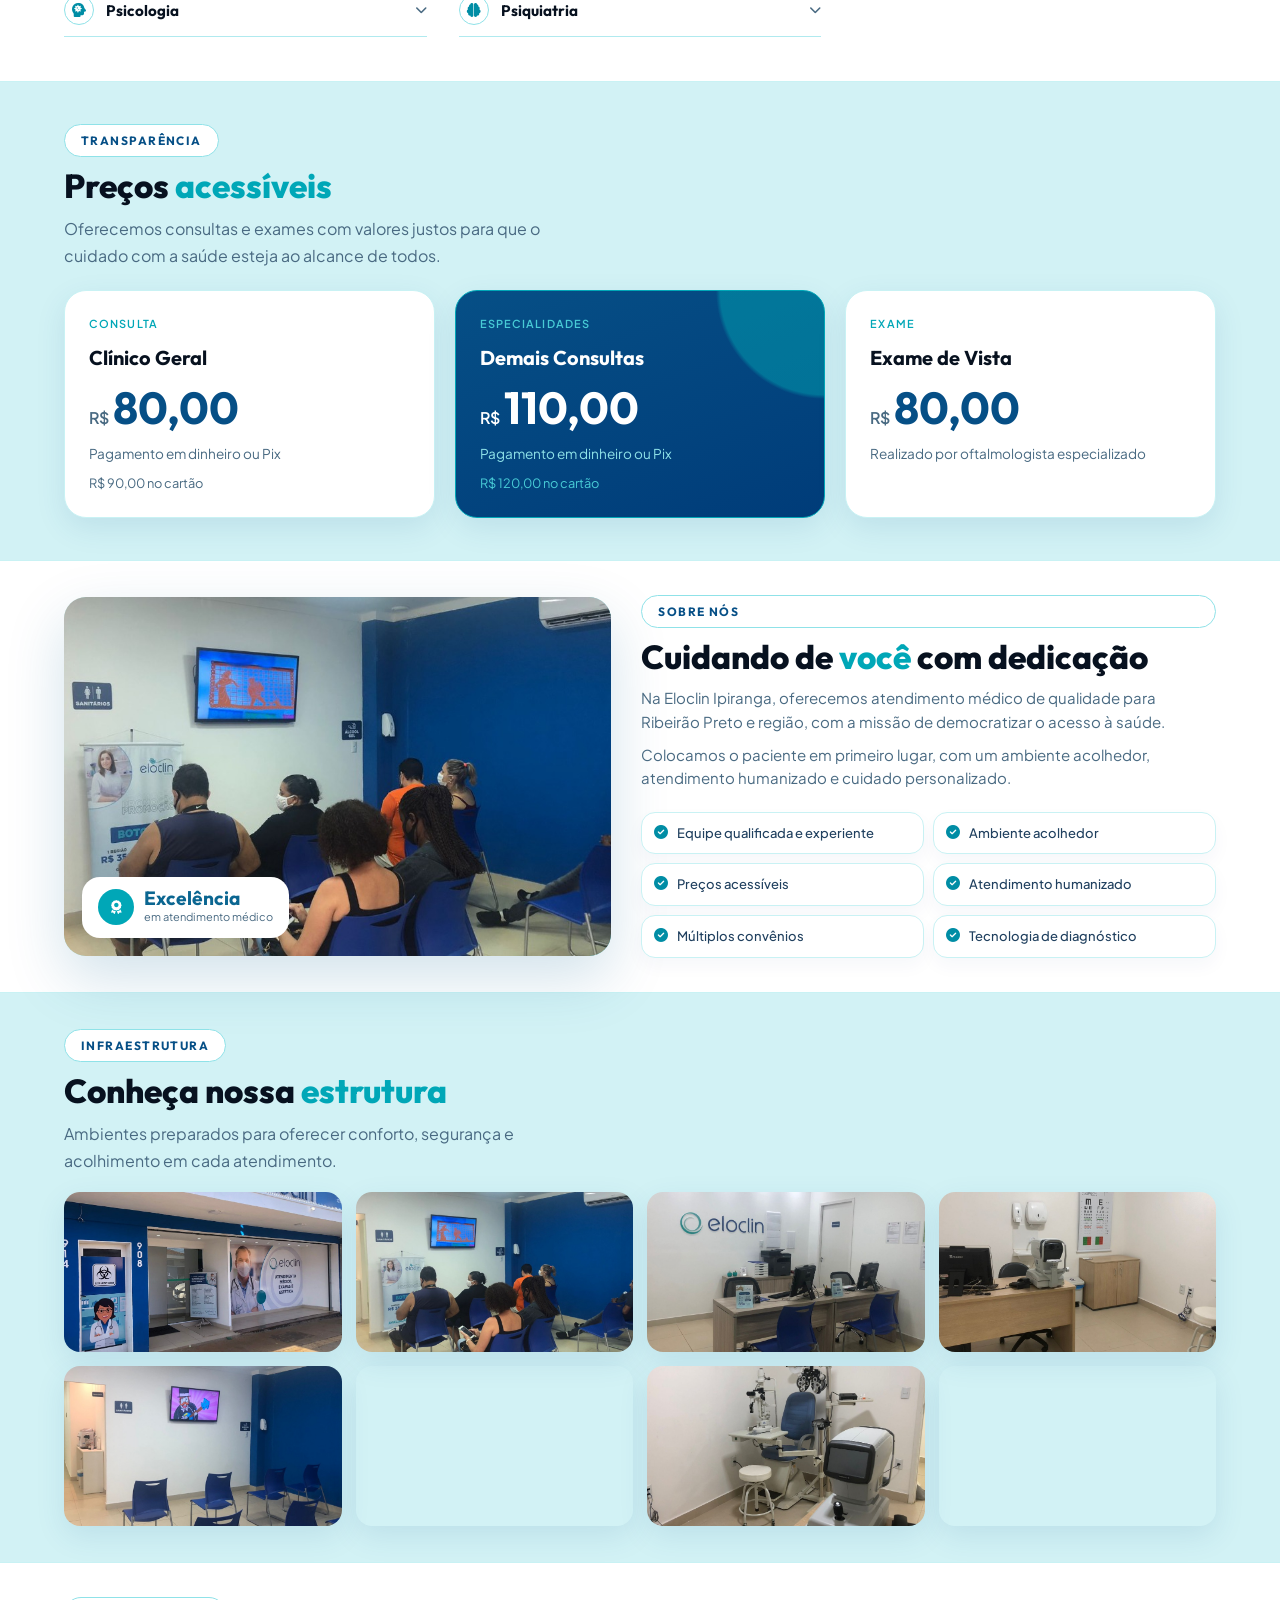
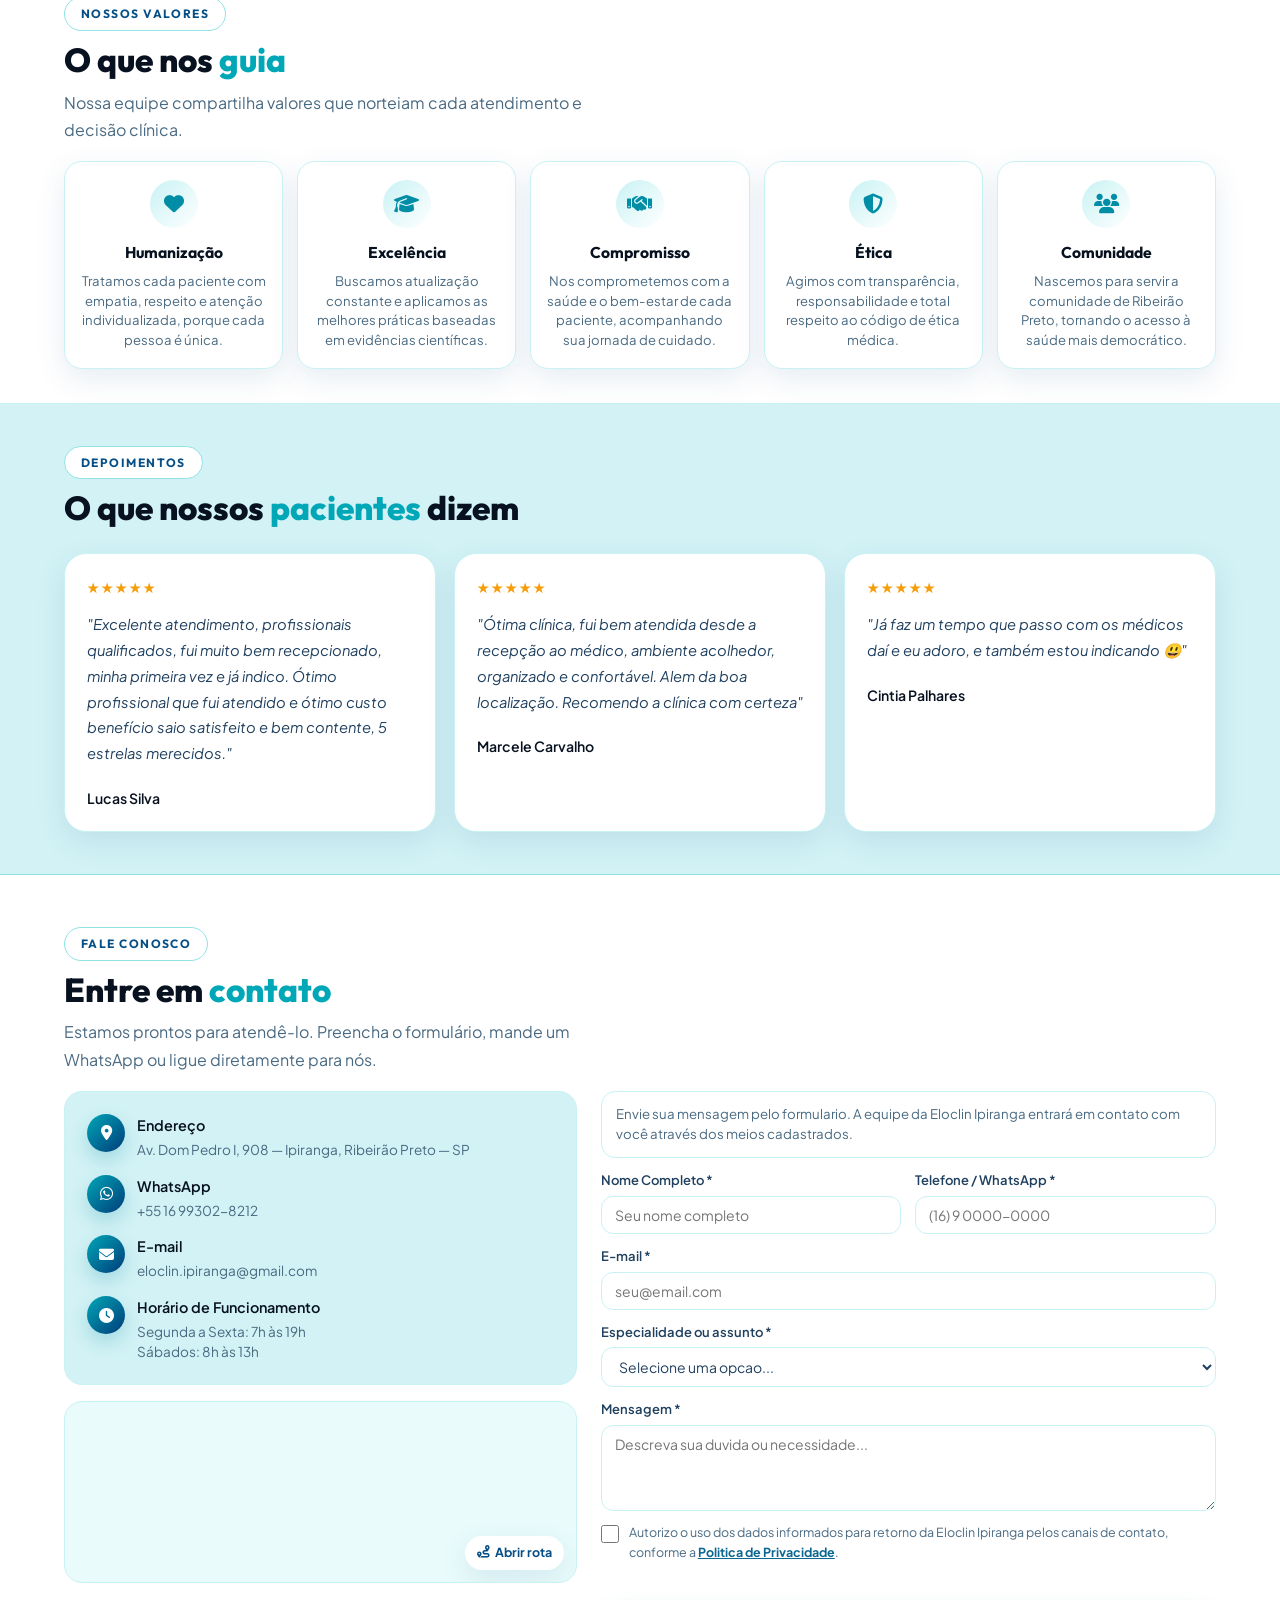
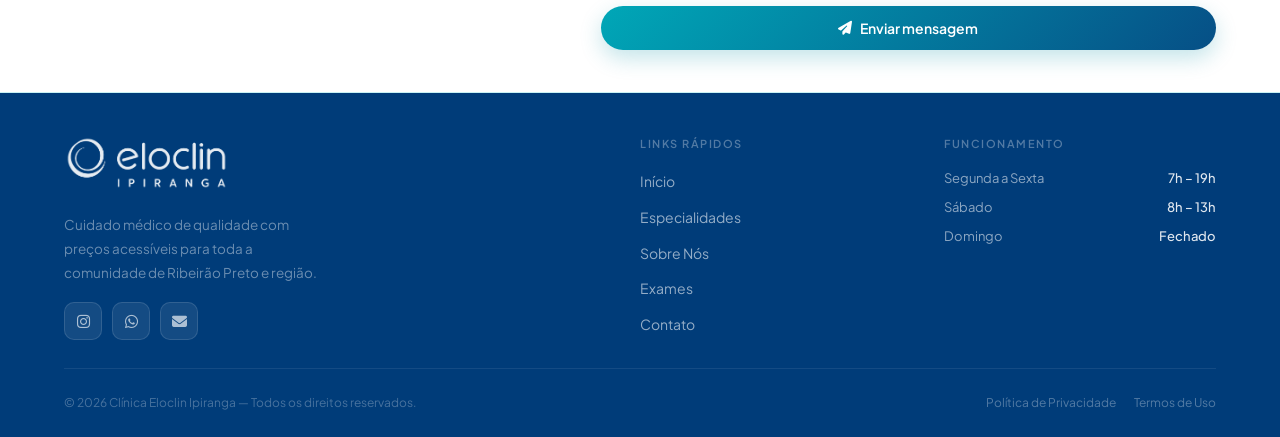
==== commit d90faed8: "Atualiza tag do Google Analytics" ====
--- a/index.html
+++ b/index.html
@@ -2,13 +2,13 @@
 <html lang="pt-BR">
 <head>
   <!-- Google tag (gtag.js) -->
-  <script async src="https://www.googletagmanager.com/gtag/js?id=G-GM7S5C7MK6"></script>
+  <script async src="https://www.googletagmanager.com/gtag/js?id=G-QGQERXKV02"></script>
   <script>
     window.dataLayer = window.dataLayer || [];
     function gtag(){dataLayer.push(arguments);}
     gtag('js', new Date());
 
-    gtag('config', 'G-GM7S5C7MK6');
+    gtag('config', 'G-QGQERXKV02');
   </script>
   <meta charset="UTF-8">
   <meta name="viewport" content="width=device-width, initial-scale=1.0">
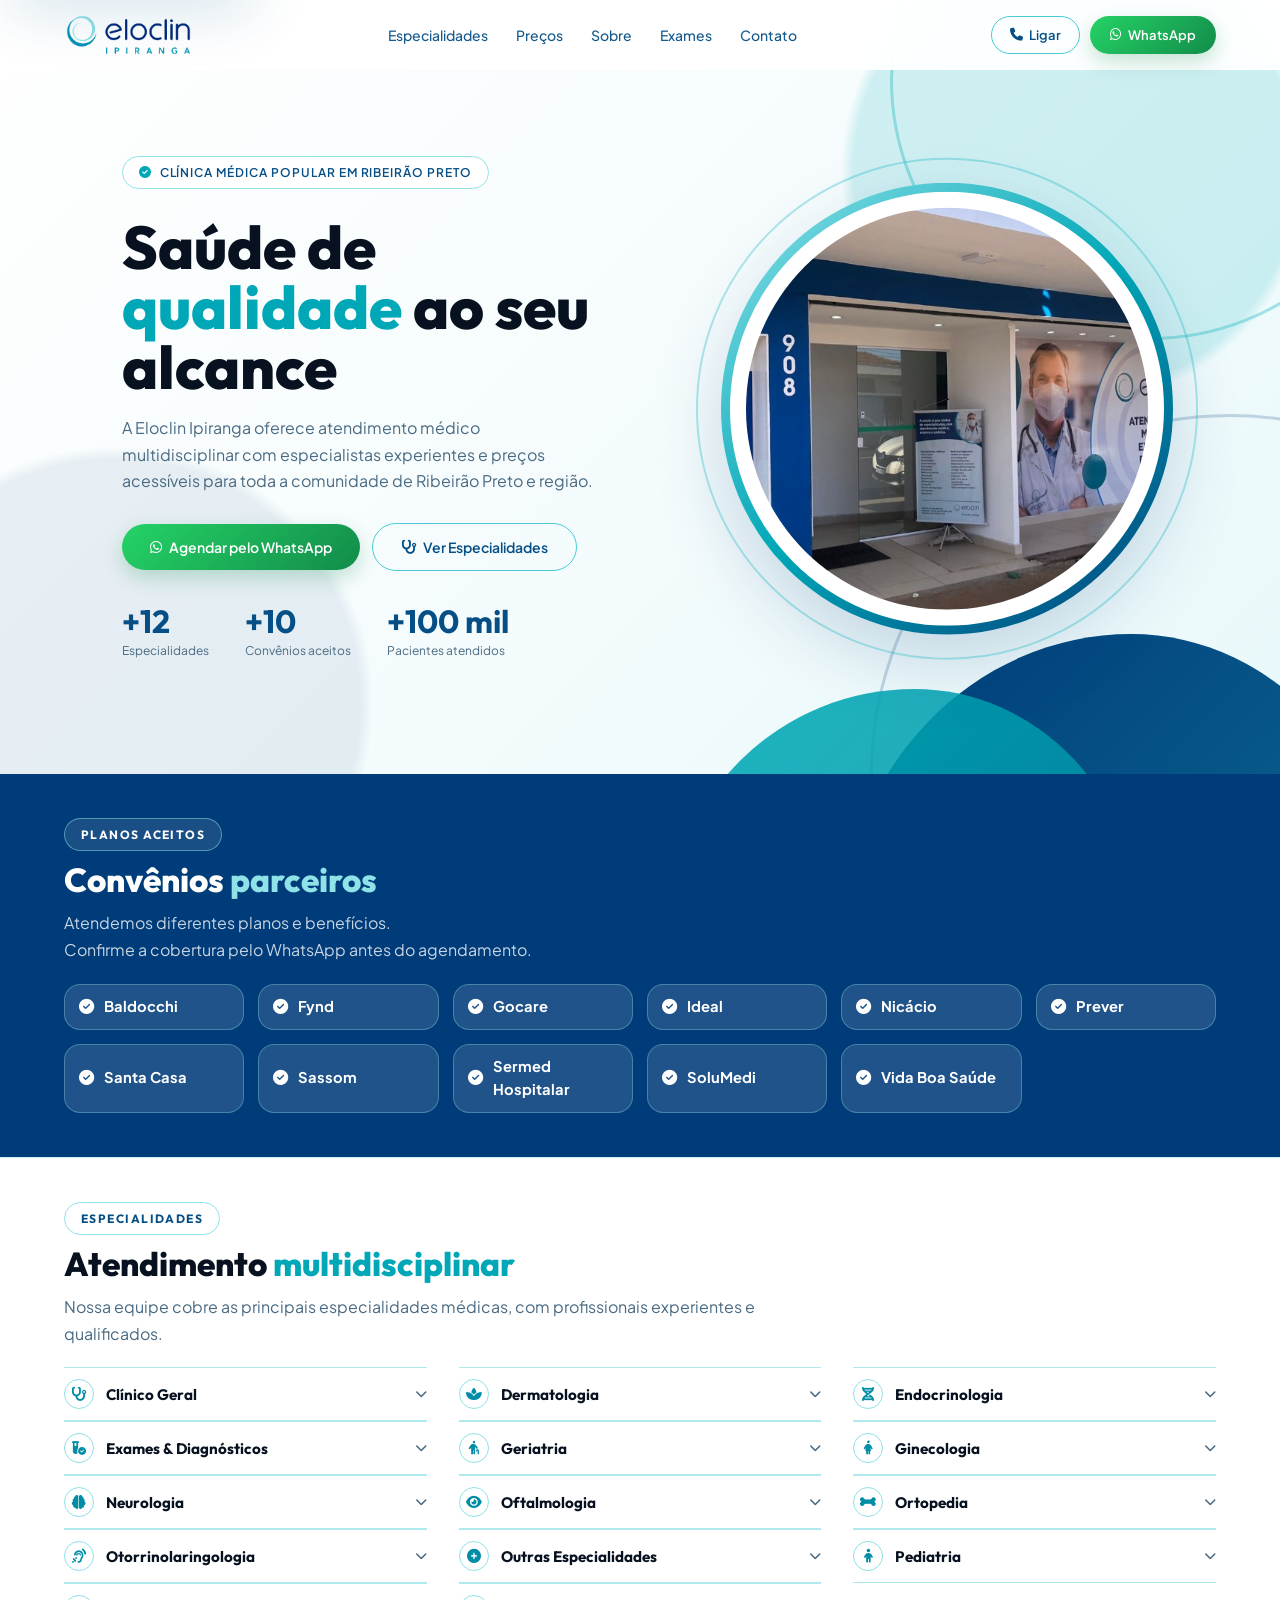
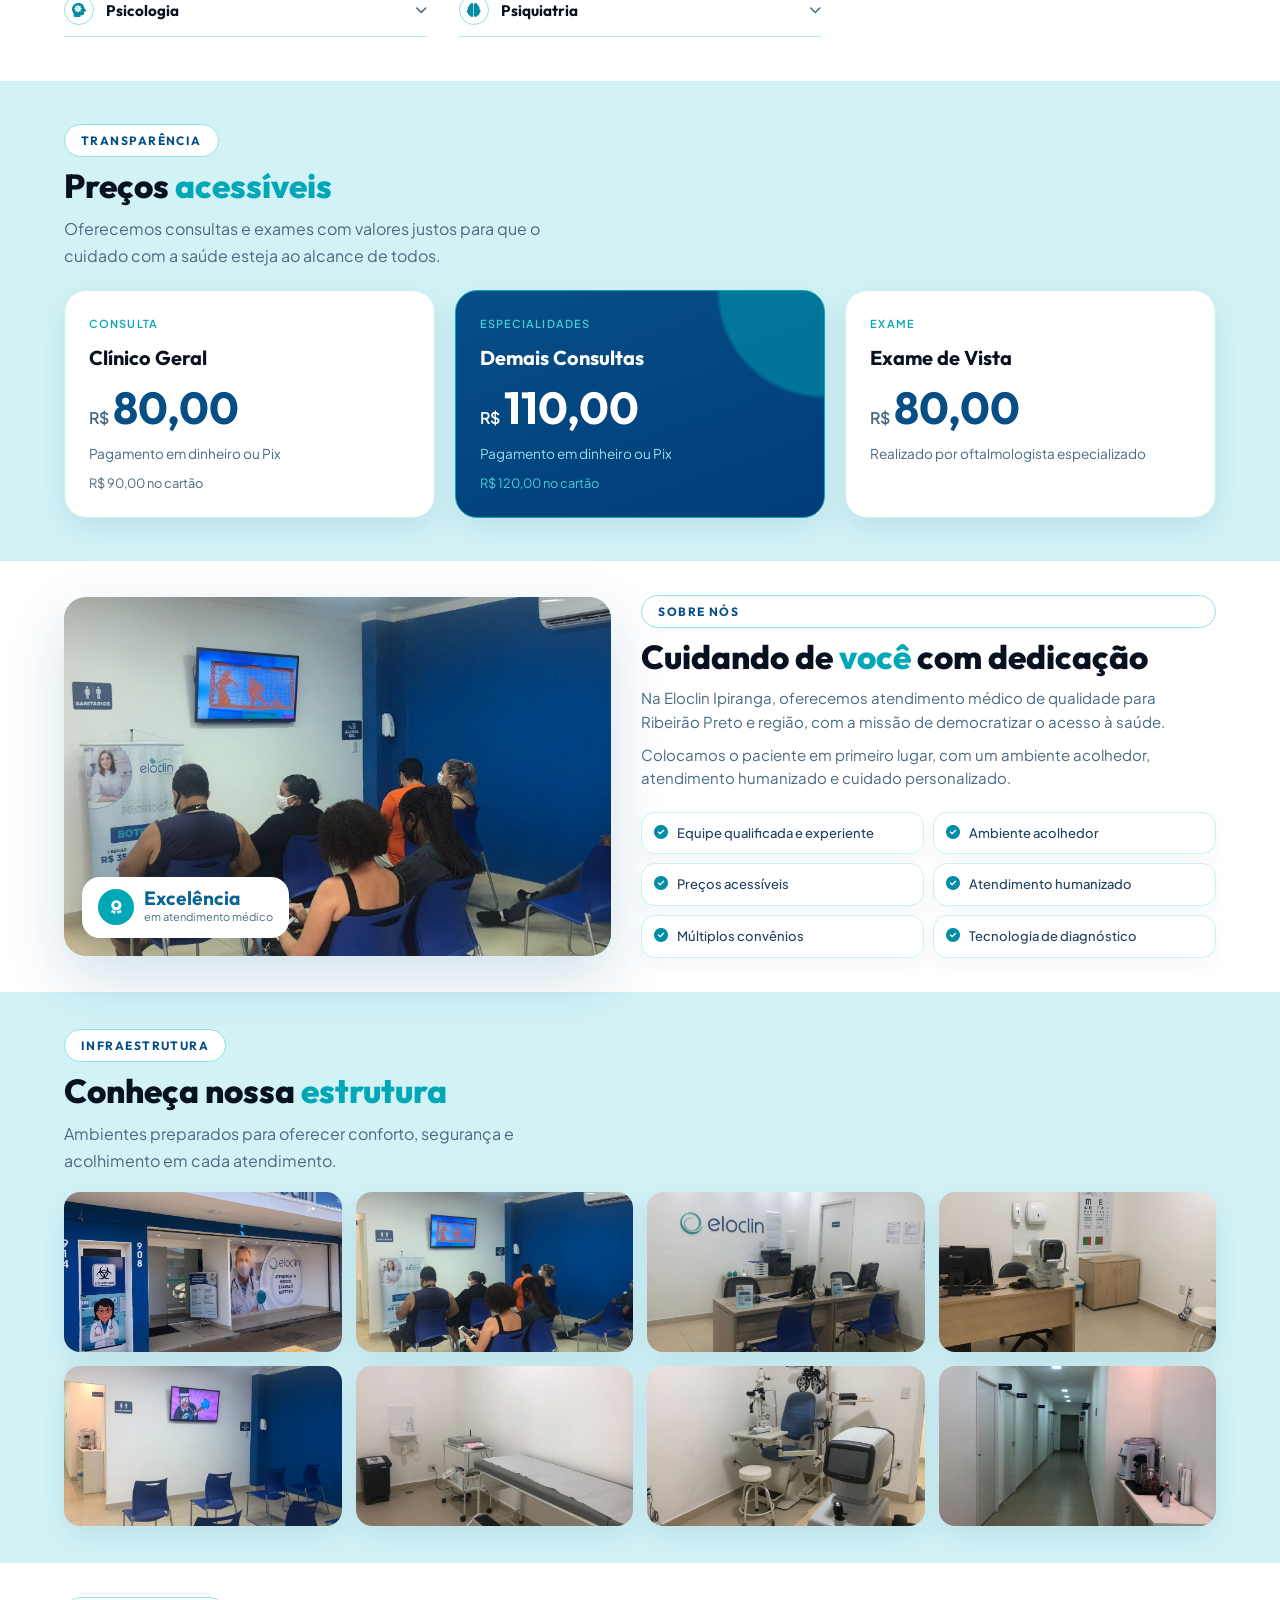
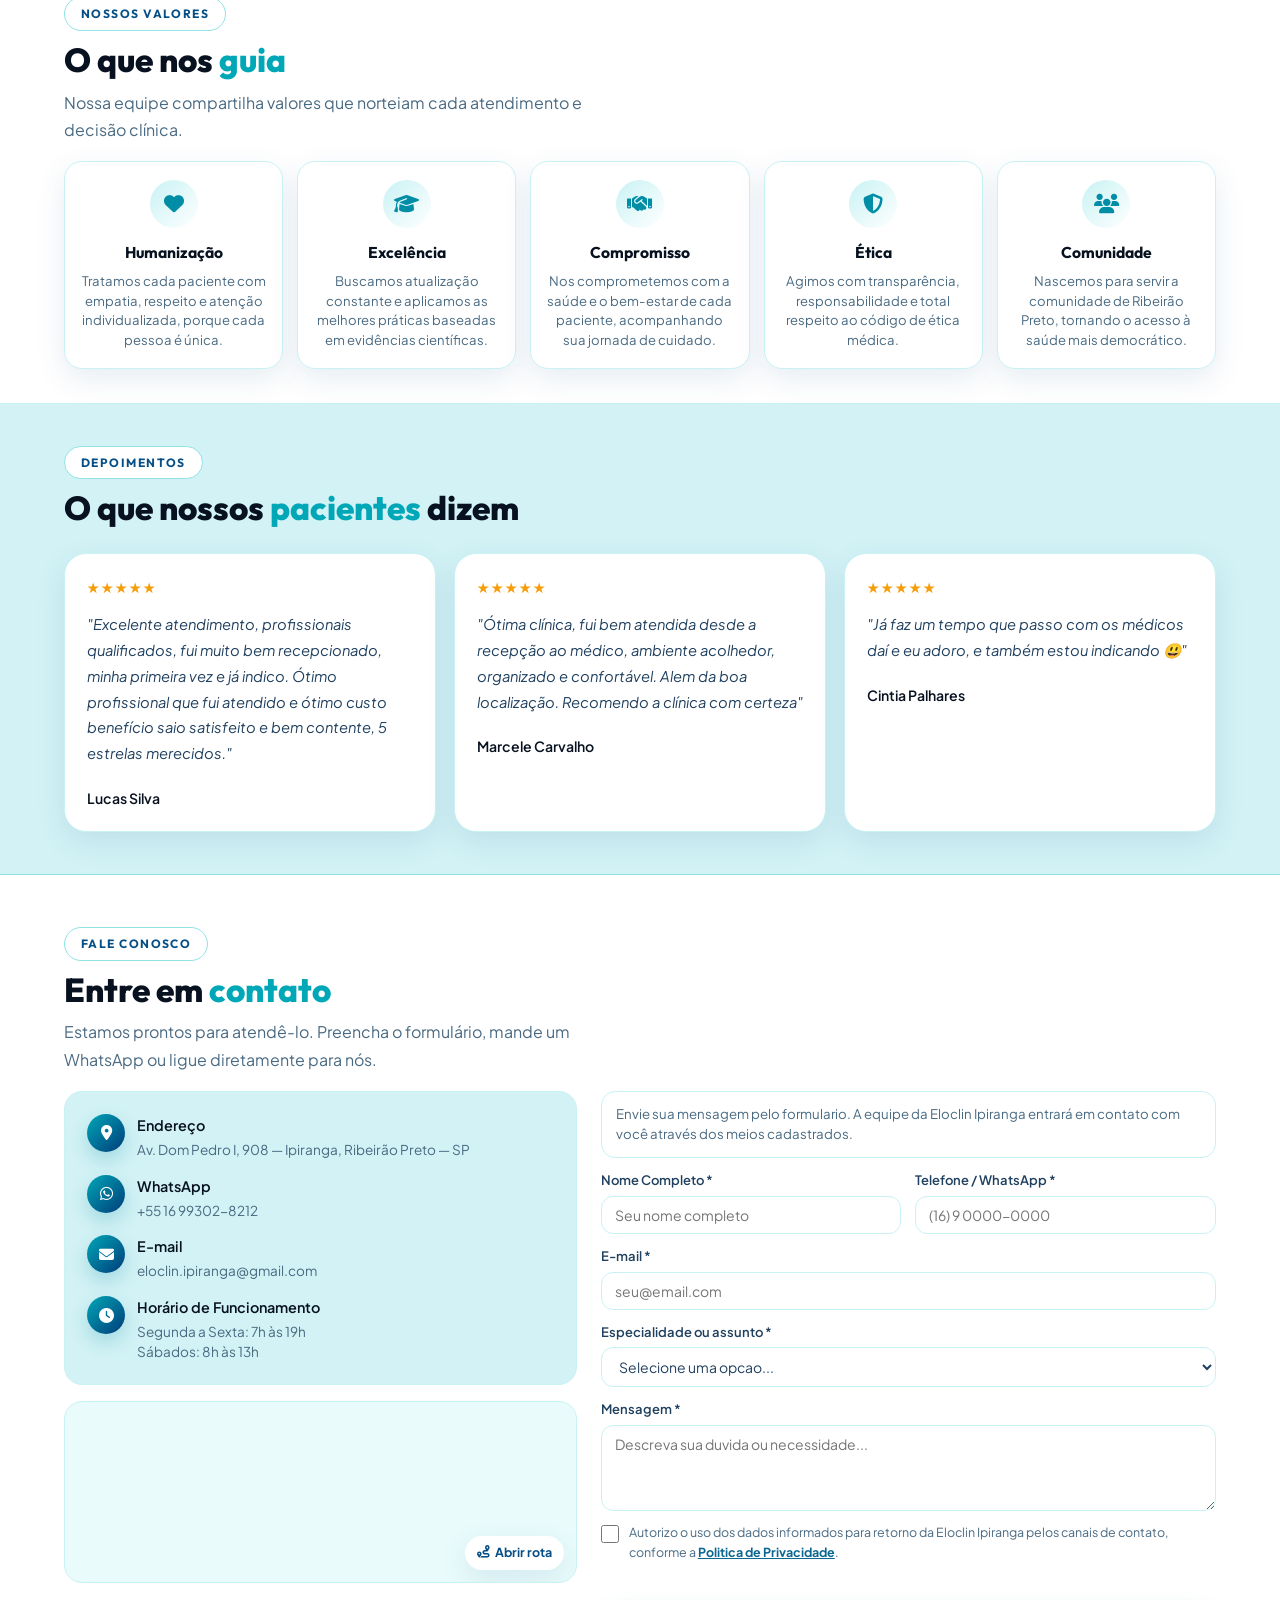
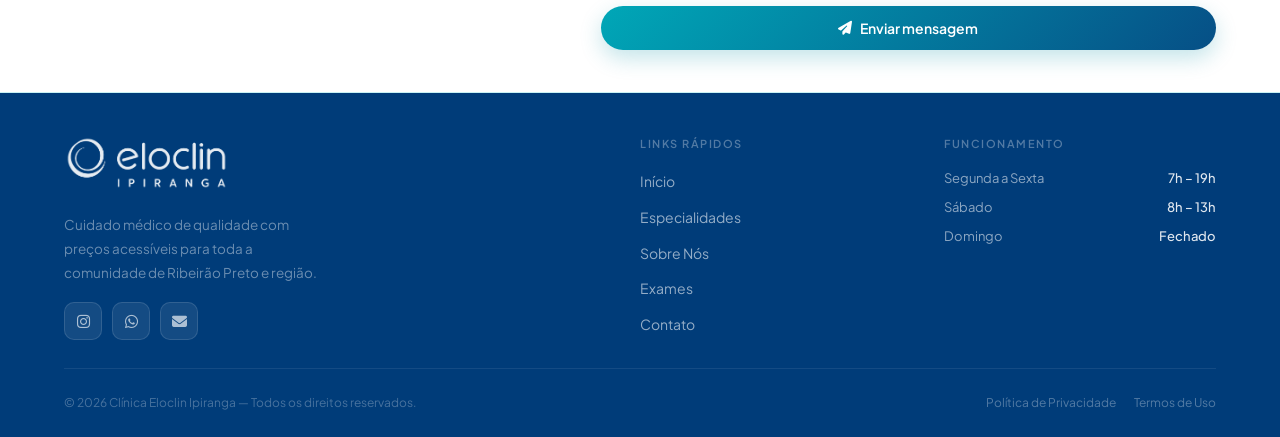
==== commit 4e6aca97: "Adiciona Google Tag Manager" ====
--- a/index.html
+++ b/index.html
@@ -1,6 +1,13 @@
 <!DOCTYPE html>
 <html lang="pt-BR">
 <head>
+  <!-- Google Tag Manager -->
+  <script>(function(w,d,s,l,i){w[l]=w[l]||[];w[l].push({'gtm.start':
+  new Date().getTime(),event:'gtm.js'});var f=d.getElementsByTagName(s)[0],
+  j=d.createElement(s),dl=l!='dataLayer'?'&l='+l:'';j.async=true;j.src=
+  'https://www.googletagmanager.com/gtm.js?id='+i+dl;f.parentNode.insertBefore(j,f);
+  })(window,document,'script','dataLayer','GTM-KRWHJ7G');</script>
+  <!-- End Google Tag Manager -->
   <!-- Google tag (gtag.js) -->
   <script async src="https://www.googletagmanager.com/gtag/js?id=G-QGQERXKV02"></script>
   <script>
@@ -56,6 +63,10 @@
   </script>
 </head>
 <body>
+  <!-- Google Tag Manager (noscript) -->
+  <noscript><iframe src="https://www.googletagmanager.com/ns.html?id=GTM-KRWHJ7G"
+  height="0" width="0" style="display:none;visibility:hidden"></iframe></noscript>
+  <!-- End Google Tag Manager (noscript) -->
 <a class="skip-link" href="#conteudo">Ir para o conteudo principal</a>
 
 <!-- HEADER -->
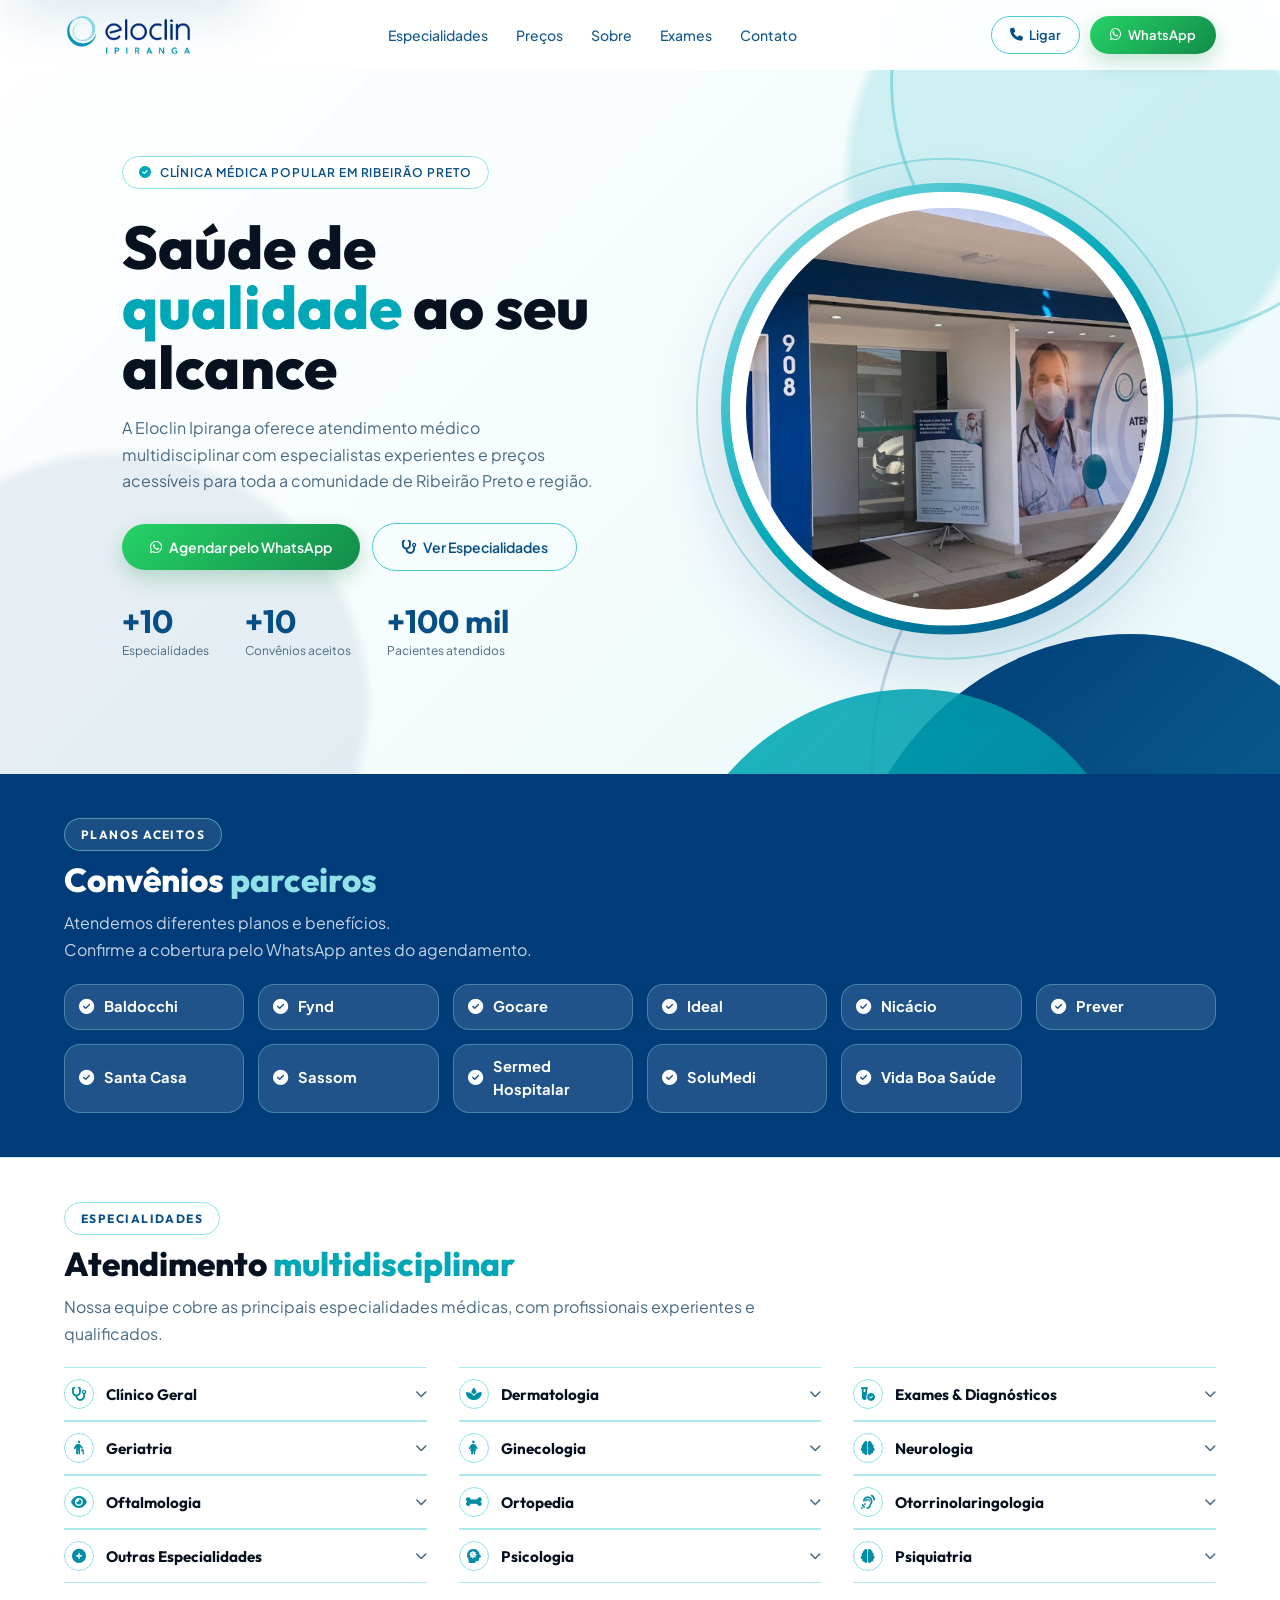
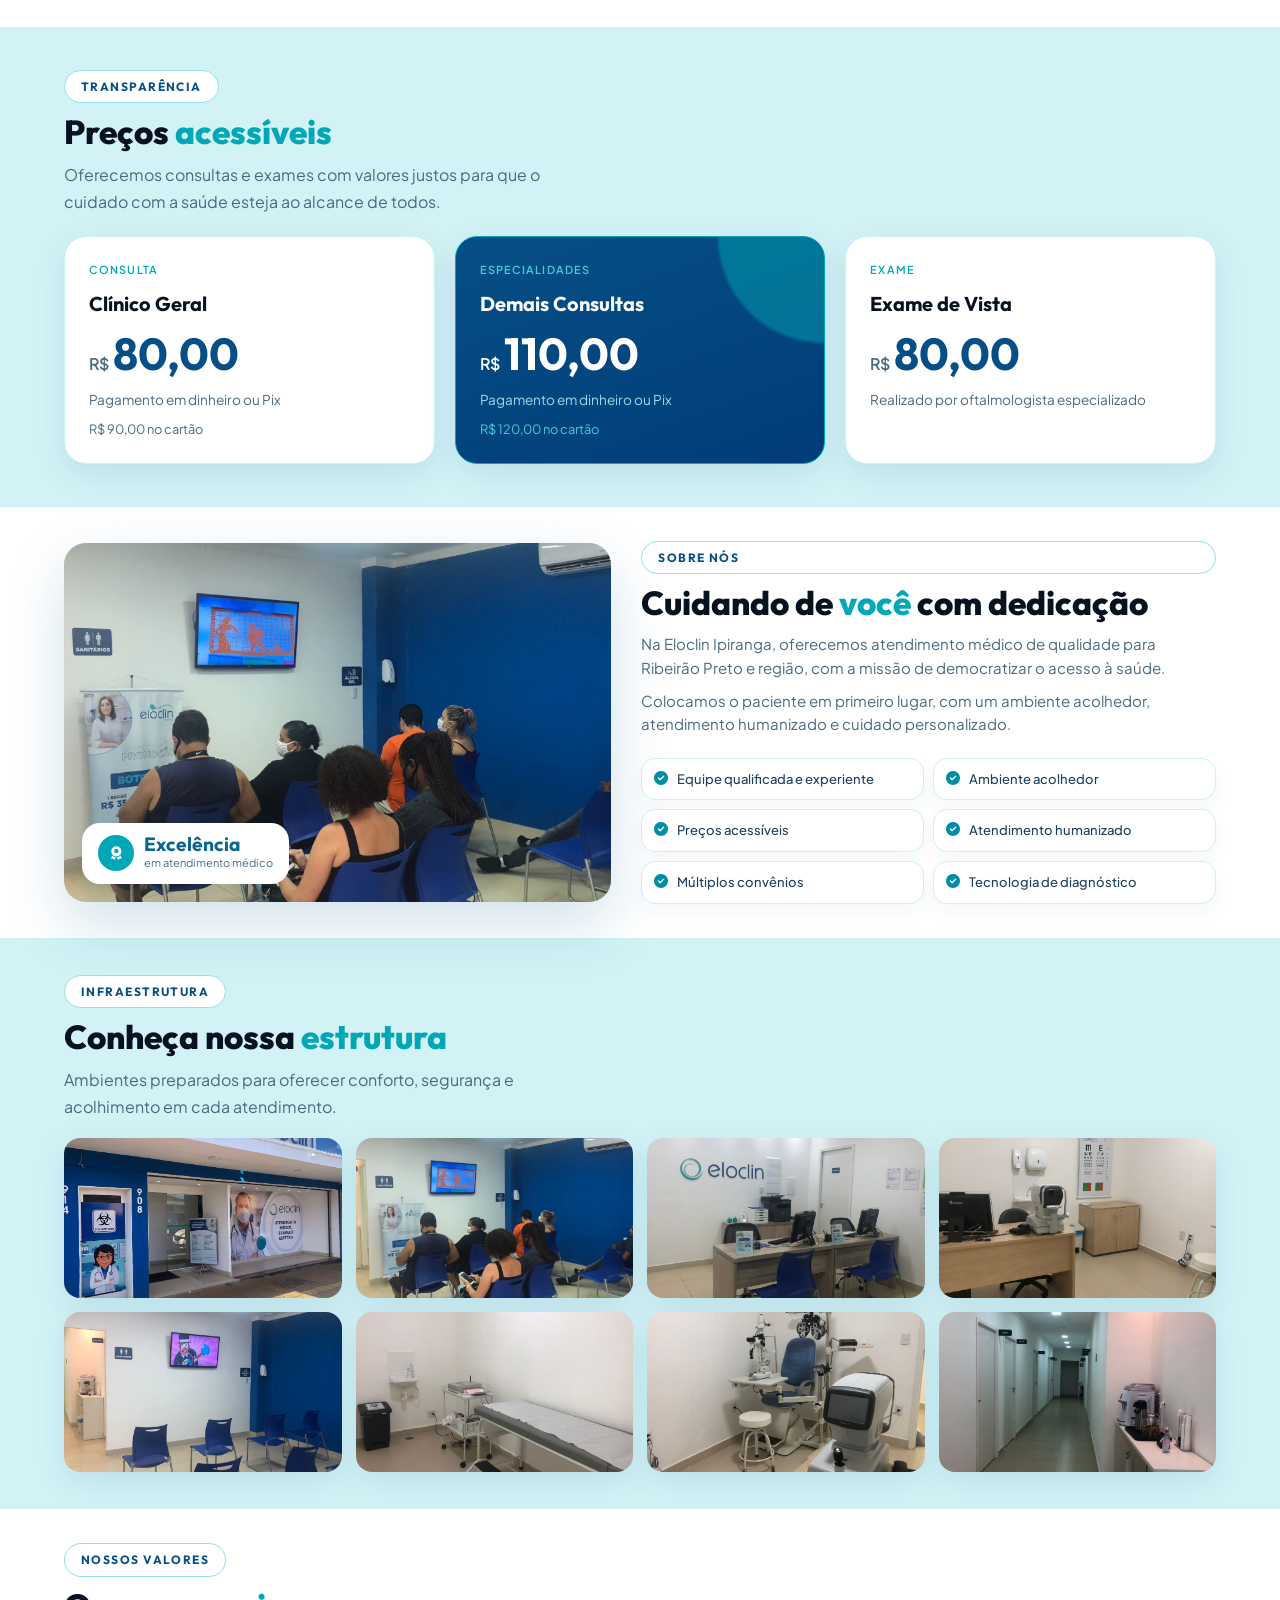
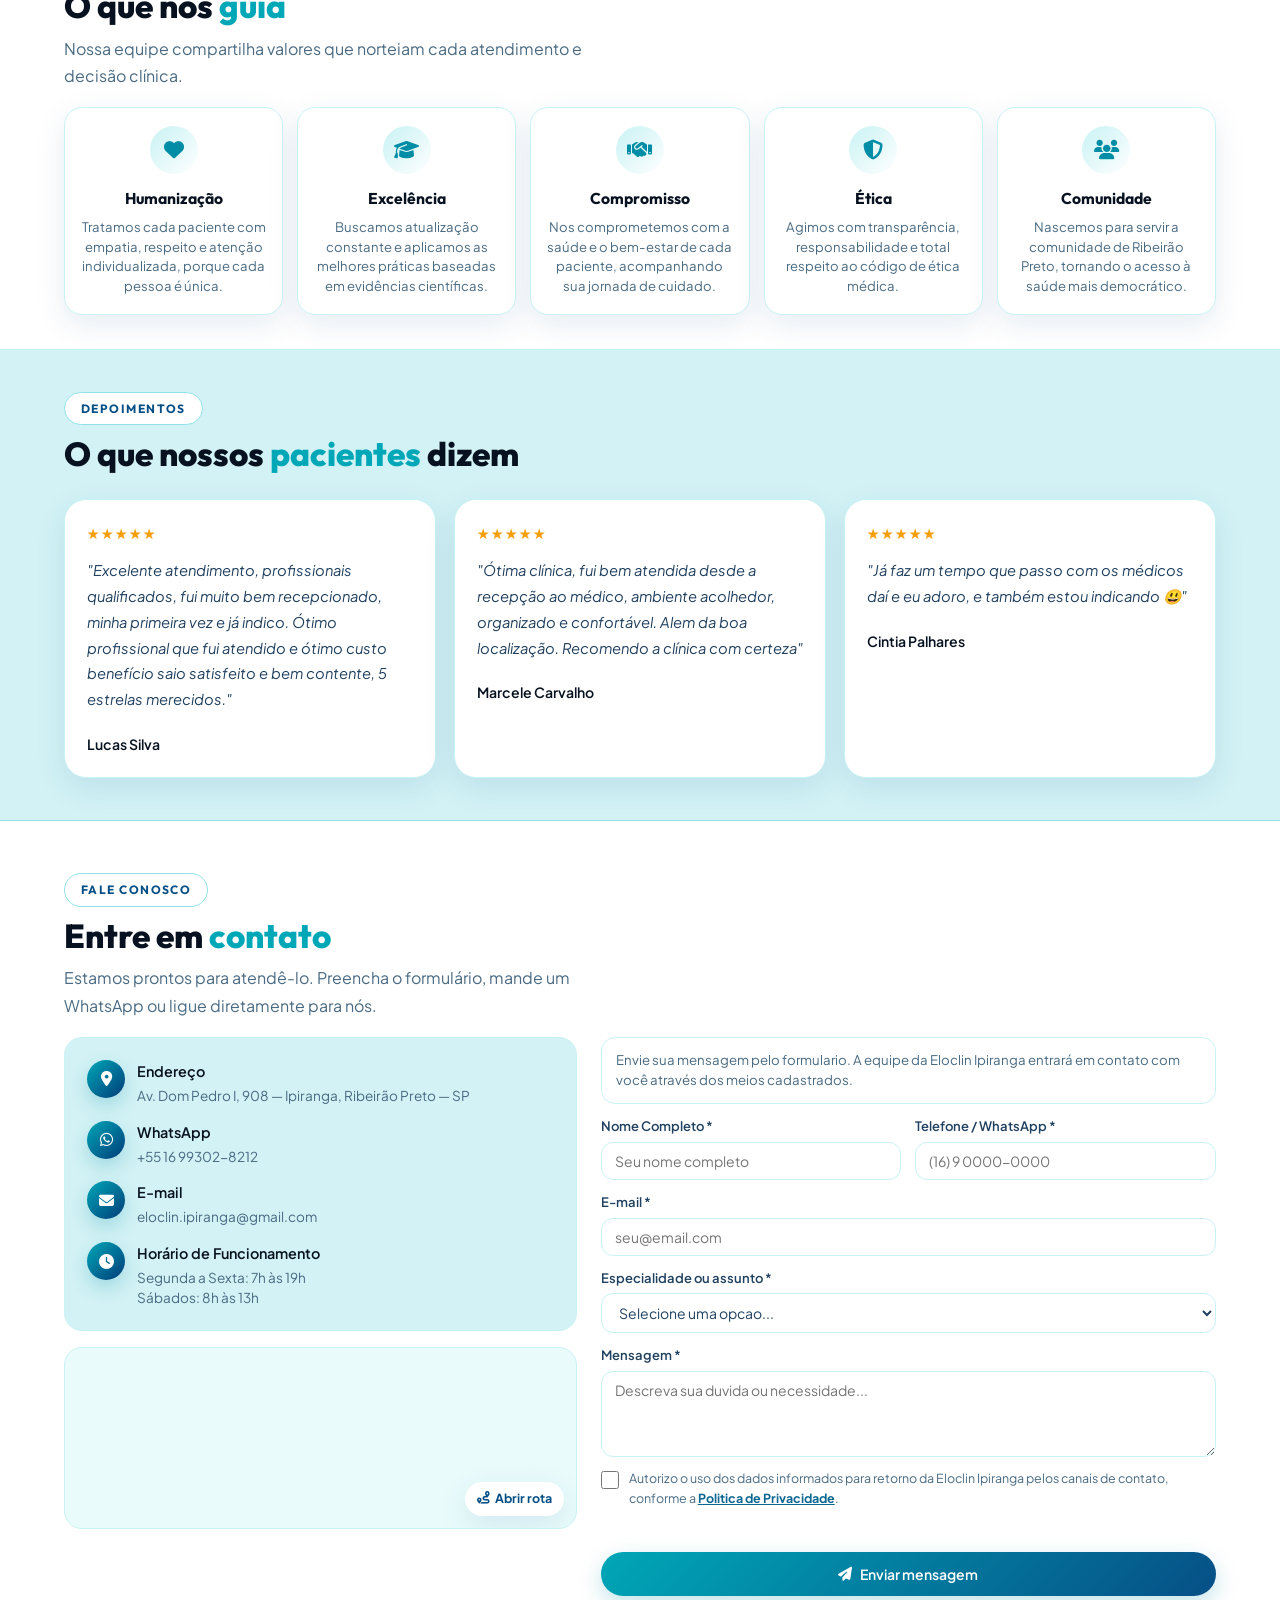
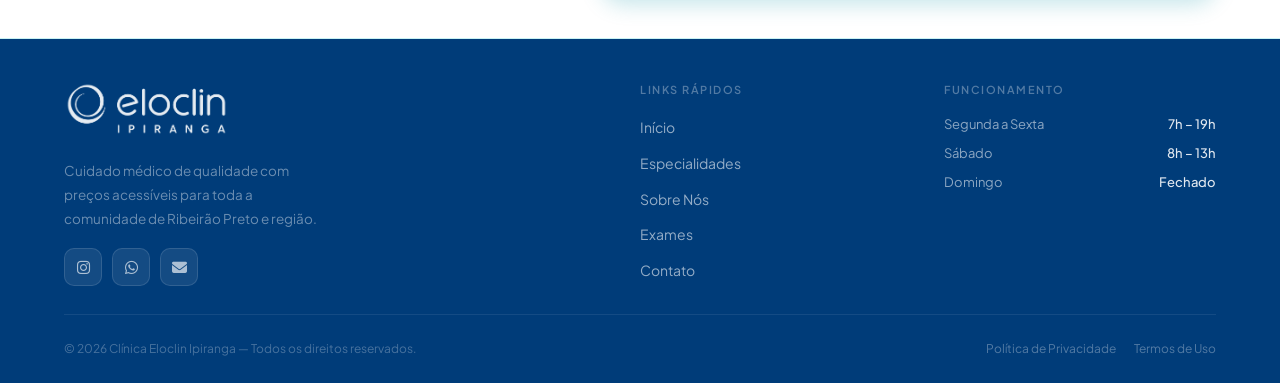
==== commit c84205d8: "Alteração de especialidades" ====
--- a/index.html
+++ b/index.html
@@ -20,7 +20,7 @@
   <meta charset="UTF-8">
   <meta name="viewport" content="width=device-width, initial-scale=1.0">
   <title>Eloclin | Clínica Médica Ipiranga — Ribeirão Preto</title>
-  <meta name="description" content="Clínica médica popular em Ribeirão Preto. Consultas acessíveis, +12 especialidades, convênios aceitos e agendamento pelo WhatsApp.">
+  <meta name="description" content="Clínica médica popular em Ribeirão Preto. Consultas acessíveis, +10 especialidades, convênios aceitos e agendamento pelo WhatsApp.">
   <meta property="og:title" content="Eloclin | Clínica Médica Ipiranga — Ribeirão Preto">
   <meta property="og:description" content="Atendimento médico multidisciplinar com preços acessíveis em Ribeirão Preto.">
   <meta property="og:image" content="https://eloclinipiranga.com.br/imagens/foto1.jpeg">
@@ -105,7 +105,7 @@
       <a href="#servicos" class="btn-outline"><i class="fa-solid fa-stethoscope"></i> Ver Especialidades</a>
     </div>
     <div class="hero-stats">
-      <div class="stat"><span class="stat-num">+12</span><span class="stat-label">Especialidades</span></div>
+      <div class="stat"><span class="stat-num">+10</span><span class="stat-label">Especialidades</span></div>
       <div class="stat"><span class="stat-num">+10</span><span class="stat-label">Convênios aceitos</span></div>
       <div class="stat"><span class="stat-num">+100 mil</span><span class="stat-label">Pacientes atendidos</span></div>
     </div>
@@ -167,13 +167,6 @@
     </div>
     <div class="acc-item">
       <button class="acc-head" type="button" aria-expanded="false">
-        <span class="acc-left"><span class="acc-icon"><i class="fa-solid fa-dna" aria-hidden="true"></i></span><span class="acc-name">Endocrinologia</span></span>
-        <i class="fa-solid fa-chevron-down acc-chevron" aria-hidden="true"></i>
-      </button>
-      <div class="acc-body" hidden><p>Diagnóstico e tratamento de distúrbios endócrinos e metabólicos com acompanhamento especializado.</p></div>
-    </div>
-    <div class="acc-item">
-      <button class="acc-head" type="button" aria-expanded="false">
         <span class="acc-left"><span class="acc-icon"><i class="fa-solid fa-vial-circle-check" aria-hidden="true"></i></span><span class="acc-name">Exames & Diagnósticos</span></span>
         <i class="fa-solid fa-chevron-down acc-chevron" aria-hidden="true"></i>
       </button>
@@ -227,13 +220,6 @@
         <i class="fa-solid fa-chevron-down acc-chevron" aria-hidden="true"></i>
       </button>
       <div class="acc-body" hidden><p>Contate-nos para verificar disponibilidade de outras especialidades em nossa clínica.</p></div>
-    </div>
-    <div class="acc-item">
-      <button class="acc-head" type="button" aria-expanded="false">
-        <span class="acc-left"><span class="acc-icon"><i class="fa-solid fa-child" aria-hidden="true"></i></span><span class="acc-name">Pediatria</span></span>
-        <i class="fa-solid fa-chevron-down acc-chevron" aria-hidden="true"></i>
-      </button>
-      <div class="acc-body" hidden><p>Atendimento especializado para crianças, desde o nascimento até a adolescência.</p></div>
     </div>
     <div class="acc-item">
       <button class="acc-head" type="button" aria-expanded="false">
@@ -525,7 +511,6 @@
             <option value="">Selecione uma opcao...</option>
             <option>Clinico Geral</option>
             <option>Dermatologia</option>
-            <option>Endocrinologia</option>
             <option>Exames & Diagnosticos</option>
             <option>Geriatria</option>
             <option>Ginecologia</option>
@@ -534,7 +519,6 @@
             <option>Ortopedia</option>
             <option>Otorrinolaringologia</option>
             <option>Outras Especialidades</option>
-            <option>Pediatria</option>
             <option>Psicologia</option>
             <option>Psiquiatria</option>
           </select>
